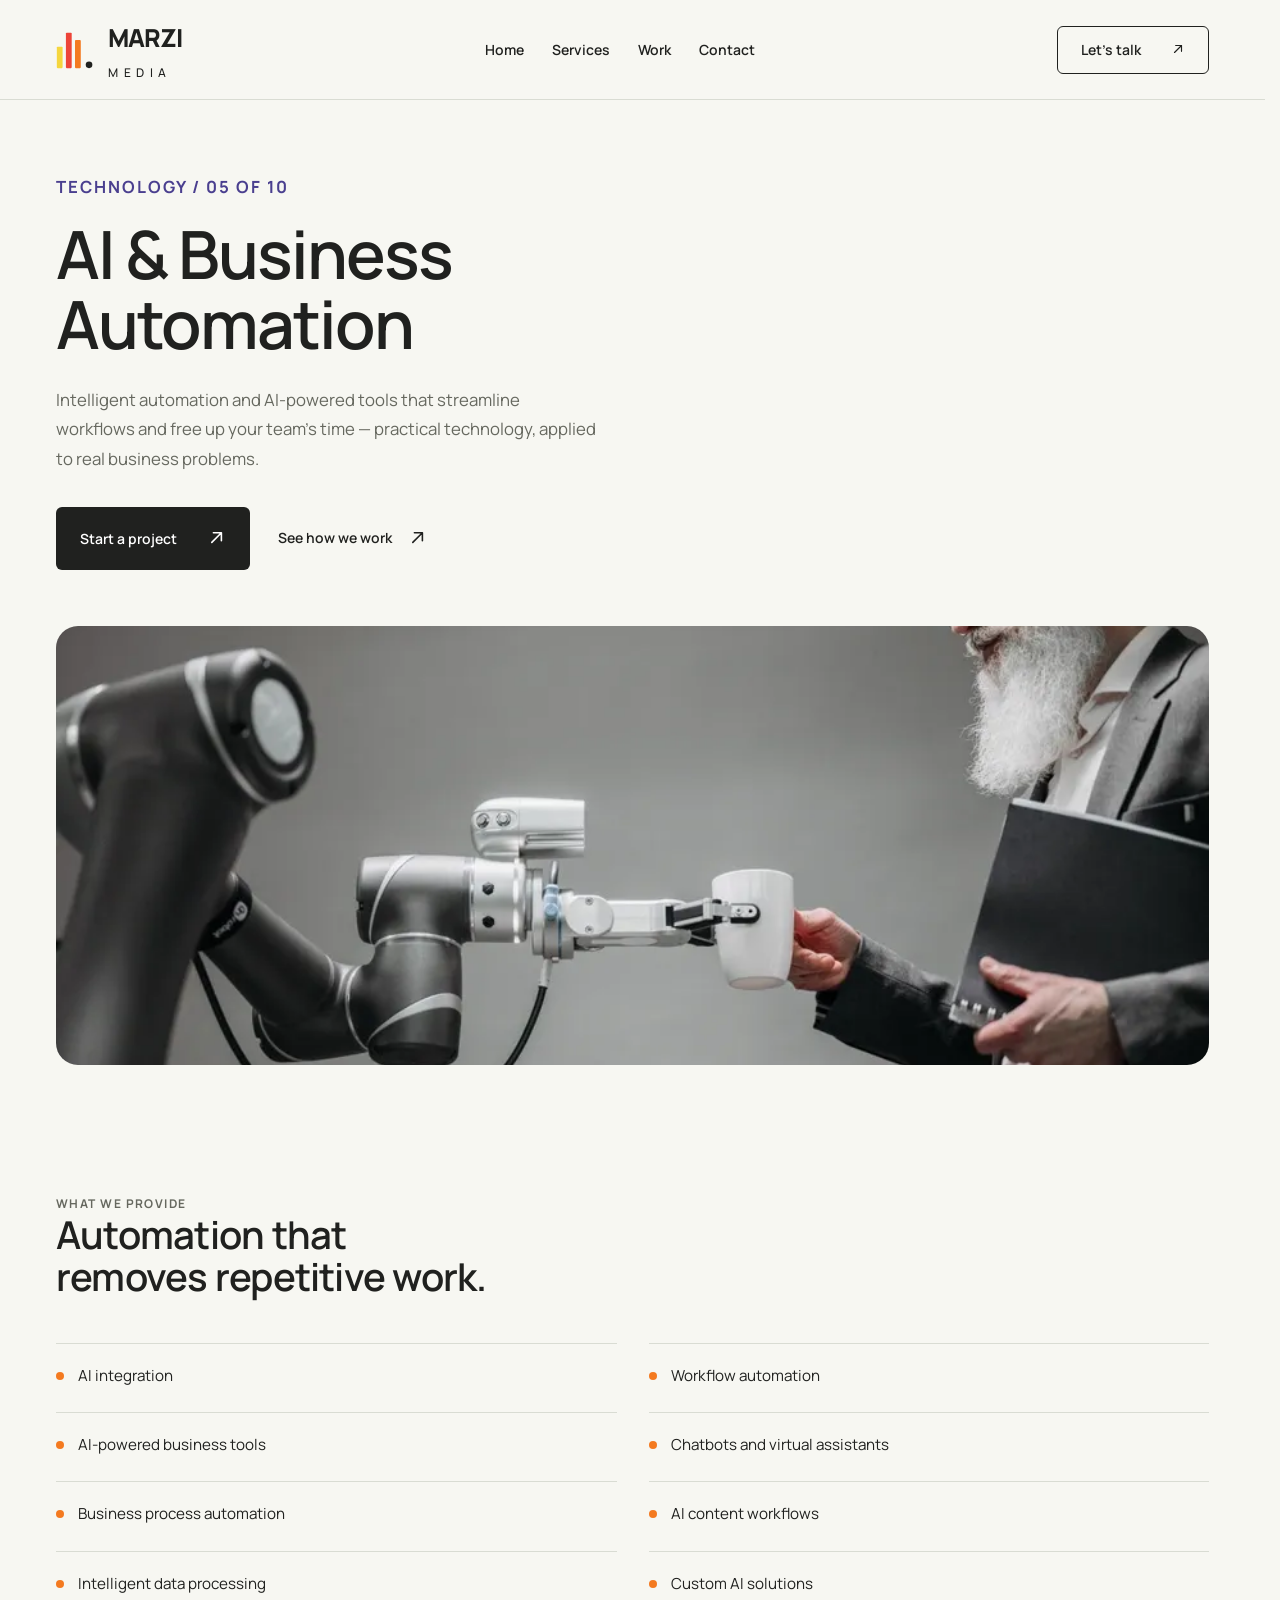
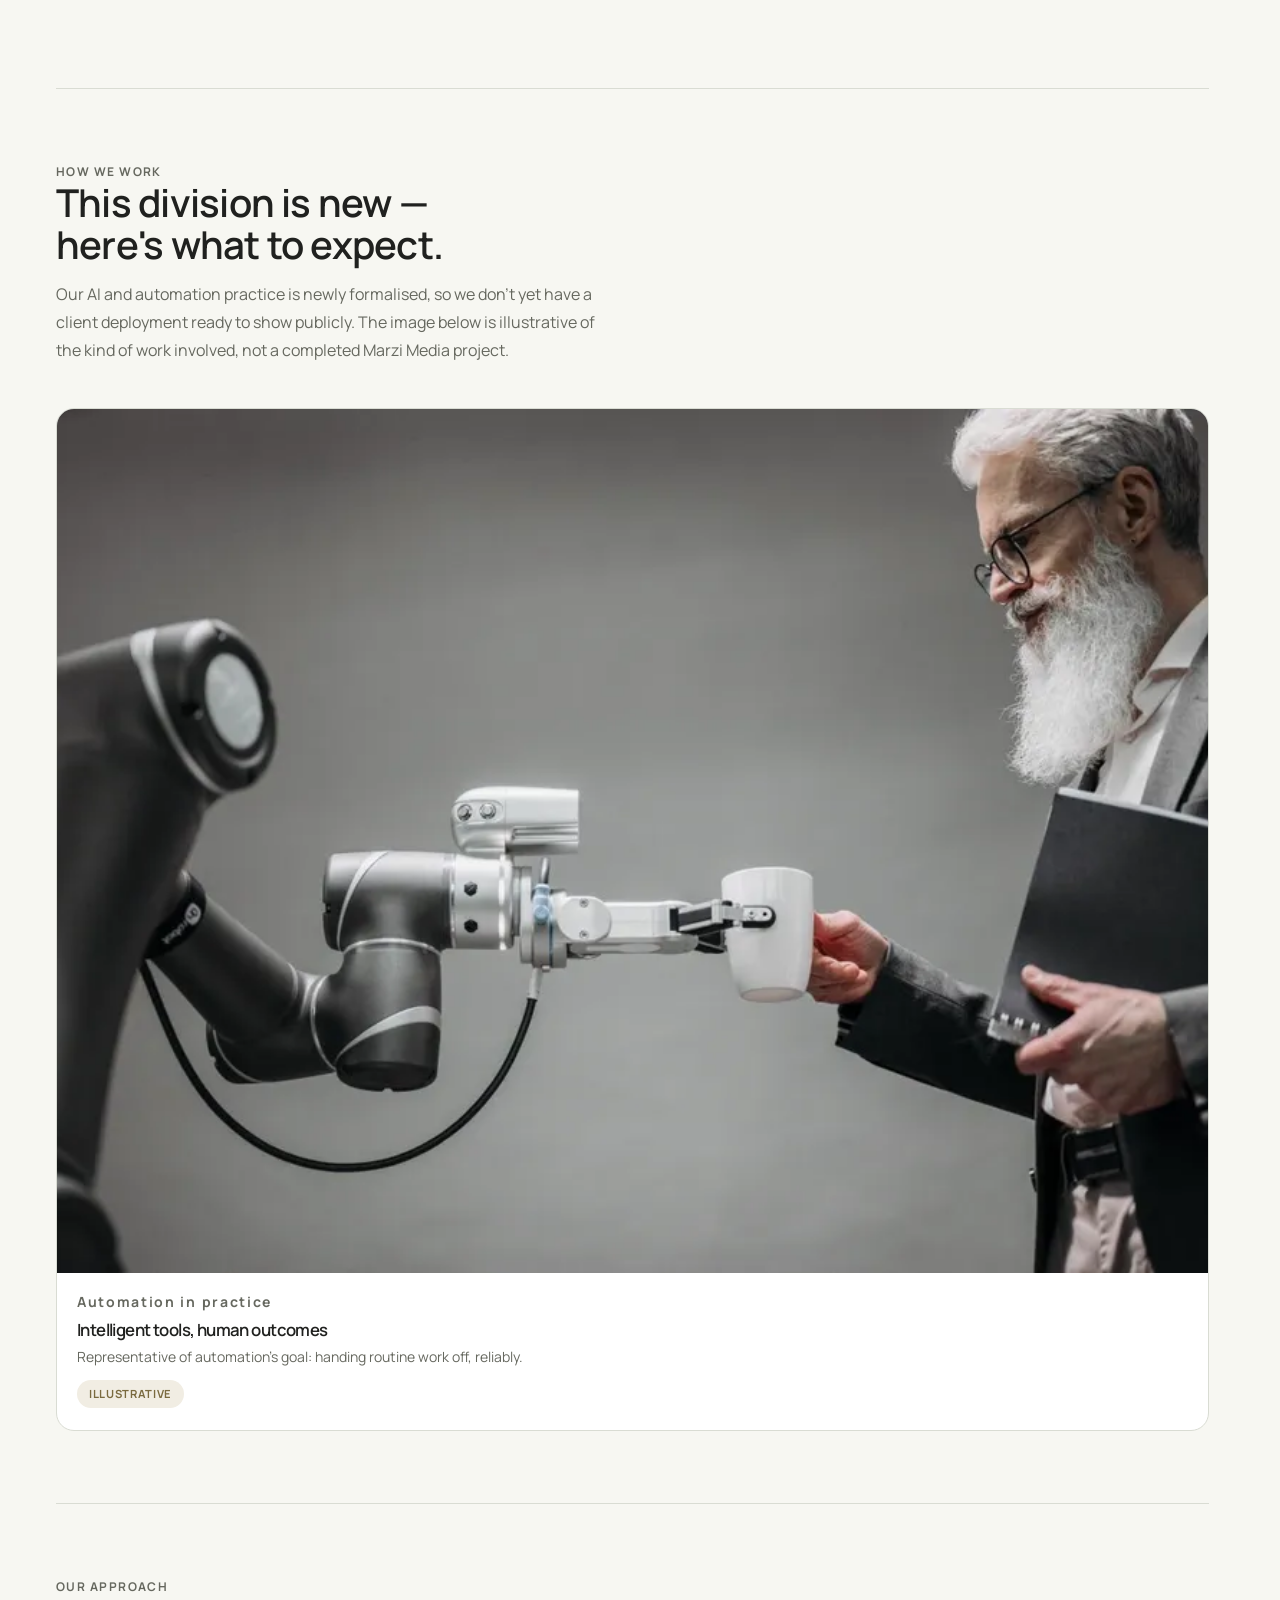
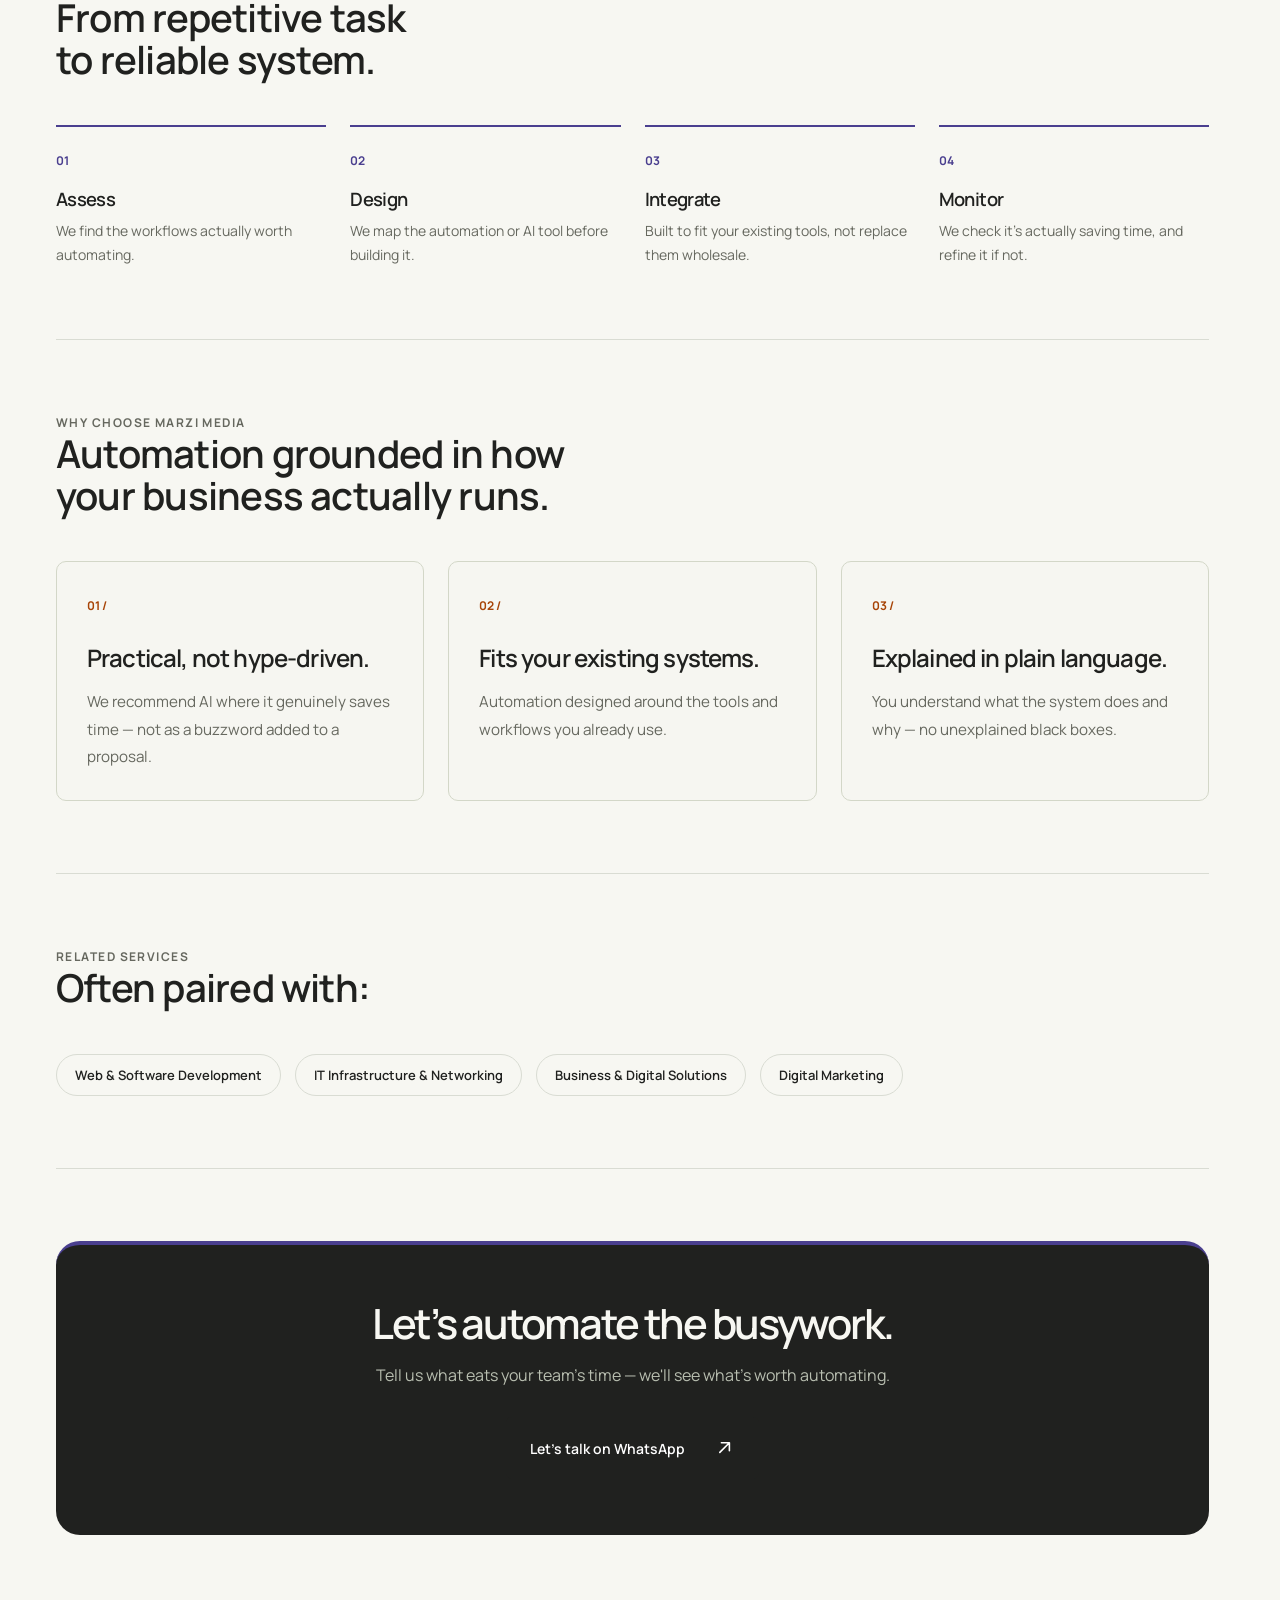
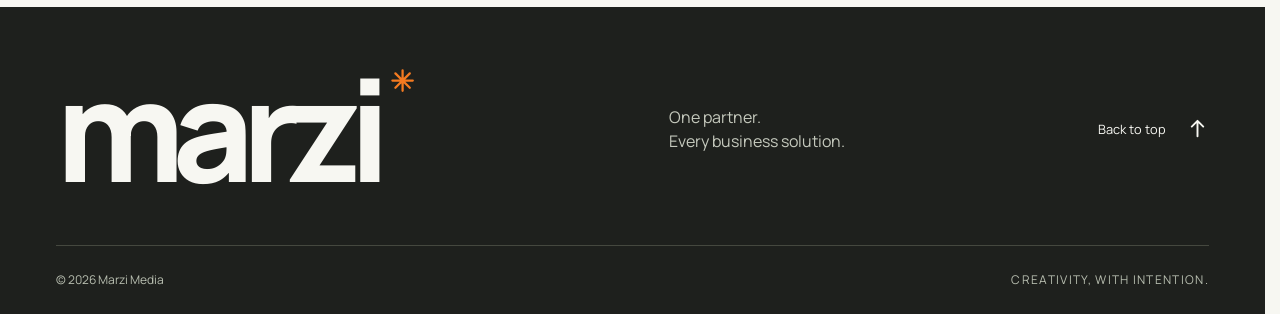
==== services/ai-business-automation.html @ 8a920e0c "update ui" ====
<!doctype html>
<html lang="en">
  <head>
    <meta charset="utf-8" />
    <meta name="viewport" content="width=device-width, initial-scale=1" />
    <meta name="theme-color" content="#f7f7f2" />
    <title>AI &amp; Business Automation — Marzi Media</title>
    <meta
      name="description"
      content="AI integration, workflow automation and intelligent business tools from Marzi Media — a design solutions and digital marketing agency in Ambalavayal, Wayanad."
    />
    <meta property="og:type" content="website" />
    <meta property="og:title" content="AI & Business Automation — Marzi Media" />
    <meta
      property="og:description"
      content="Intelligent automation and AI-powered tools that streamline workflows and free up your team's time."
    />
    <meta property="og:site_name" content="Marzi Media" />
    <link rel="icon" type="image/svg+xml" href="../assets/favicon.svg" />
    <link
      rel="preload"
      href="../assets/manrope.ttf"
      as="font"
      type="font/ttf"
      crossorigin
    />
    <link rel="stylesheet" href="../styles.css" />
  </head>
  <body>
    <svg class="icon-sprite" width="0" height="0" aria-hidden="true">
      <symbol id="icon-arrow-up-right" viewBox="0 0 24 24">
        <path d="M6 18 18 6M8 6h10v10" />
      </symbol>
      <symbol id="icon-arrow-up" viewBox="0 0 24 24">
        <path d="M12 20V4m-6 6 6-6 6 6" />
      </symbol>
      <symbol id="icon-asterisk" viewBox="0 0 24 24">
        <path d="M12 3v18M3 12h18M5.64 5.64l12.72 12.72M18.36 5.64 5.64 18.36" />
      </symbol>
    </svg>
    <a class="skip-link" href="#main">Skip to content</a>

    <header class="site-header service-page-header">
      <div class="container nav-wrap">
        <div class="brand-lockup">
          <a class="brand" href="../index.html" aria-label="Marzi Media, back to home">
            <svg class="brand-mark" viewBox="0 0 46 46" aria-hidden="true">
              <rect x="1" y="19" width="7" height="26" rx="1" fill="#f5d63e" />
              <rect x="12" y="2" width="7" height="43" rx="1" fill="#ed4438" />
              <rect x="23" y="11" width="7" height="34" rx="1" fill="#f47a20" />
              <circle cx="40" cy="41" r="4" fill="currentColor" />
            </svg>
          </a>
          <span class="brand-name"
            >MARZI<span>MEDIA</span></span
          >
        </div>
        <nav class="service-header-nav" aria-label="Primary">
          <a href="../index.html">Home</a>
          <details class="nav-services">
            <summary>Services</summary>
            <ul class="nav-services-menu">
              <li class="menu-group-label">Creative</li>
              <li><a href="branding-creative-design.html">Branding &amp; Creative Design</a></li>
              <li><a href="digital-marketing.html">Digital Marketing</a></li>
              <li><a href="video-motion-design.html">Video &amp; Motion Design</a></li>
              <li><a href="printing-signage.html">Printing &amp; Signage</a></li>
              <li class="menu-group-label">Technology</li>
              <li><a href="web-software-development.html">Web &amp; Software Development</a></li>
              <li><a href="ai-business-automation.html" aria-current="page">AI &amp; Business Automation</a></li>
              <li><a href="it-networking.html">IT Infrastructure &amp; Networking</a></li>
              <li><a href="cctv-security.html">CCTV &amp; Security Solutions</a></li>
              <li class="menu-group-label">Business spaces &amp; solutions</li>
              <li><a href="interior-design.html">Interior Design &amp; Space Solutions</a></li>
              <li><a href="business-digital-solutions.html">Business &amp; Digital Solutions</a></li>
            </ul>
          </details>
          <a href="../index.html#work">Work</a>
          <a href="../index.html#contact">Contact</a>
        </nav>
        <a class="nav-cta" href="../index.html#contact"
          >Let’s talk <span aria-hidden="true"><svg class="icon" width="24" height="24" aria-hidden="true"><use href="#icon-arrow-up-right" /></svg></span></a
        >
      </div>
    </header>

    <main id="main" style="--page-accent: #4a3f8f">
      <section class="service-hero container">
        <p class="eyebrow">TECHNOLOGY / 05 OF 10</p>
        <h1>AI &amp; Business Automation</h1>
        <p>
          Intelligent automation and AI-powered tools that streamline
          workflows and free up your team's time — practical technology,
          applied to real business problems.
        </p>
        <div class="service-hero-actions">
          <a class="button button-dark" href="../index.html#contact"
            >Start a project <span aria-hidden="true"><svg class="icon" width="24" height="24" aria-hidden="true"><use href="#icon-arrow-up-right" /></svg></span></a
          >
          <a class="text-link" href="#work"
            >See how we work <span aria-hidden="true"><svg class="icon" width="24" height="24" aria-hidden="true"><use href="#icon-arrow-up-right" /></svg></span></a
          >
        </div>
      </section>

      <div class="container">
        <div class="service-hero-banner">
          <img src="../assets/service-ai.webp" alt="Automated robotic arm handing an object to a person" width="900" height="601" loading="eager" />
        </div>
      </div>

      <section class="service-section container">
        <div class="service-section-heading">
          <p class="eyebrow">WHAT WE PROVIDE</p>
          <h2>Automation that removes repetitive work.</h2>
        </div>
        <ul class="provide-list">
          <li>AI integration</li>
          <li>Workflow automation</li>
          <li>AI-powered business tools</li>
          <li>Chatbots and virtual assistants</li>
          <li>Business process automation</li>
          <li>AI content workflows</li>
          <li>Intelligent data processing</li>
          <li>Custom AI solutions</li>
        </ul>
      </section>

      <section class="service-section container" id="work">
        <div class="service-section-heading">
          <p class="eyebrow">HOW WE WORK</p>
          <h2>This division is new — here's what to expect.</h2>
          <p>
            Our AI and automation practice is newly formalised, so we don't
            yet have a client deployment ready to show publicly. The image
            below is illustrative of the kind of work involved, not a
            completed Marzi Media project.
          </p>
        </div>
        <div class="example-grid">
          <div class="example-card">
            <img
              src="../assets/service-ai.webp"
              alt="Automated robotic arm handing a cup to a person"
              width="640"
              height="480"
              loading="lazy"
            />
            <div class="example-card-meta">
              <p class="eyebrow">Automation in practice</p>
              <h3>Intelligent tools, human outcomes</h3>
              <p>Representative of automation's goal: handing routine work off, reliably.</p>
              <span class="example-card-tag is-illustrative">Illustrative</span>
            </div>
          </div>
        </div>
      </section>

      <section class="service-section container">
        <div class="service-section-heading">
          <p class="eyebrow">OUR APPROACH</p>
          <h2>From repetitive task to reliable system.</h2>
        </div>
        <div class="approach-grid">
          <article>
            <span class="reason-number">01</span>
            <h3>Assess</h3>
            <p>We find the workflows actually worth automating.</p>
          </article>
          <article>
            <span class="reason-number">02</span>
            <h3>Design</h3>
            <p>We map the automation or AI tool before building it.</p>
          </article>
          <article>
            <span class="reason-number">03</span>
            <h3>Integrate</h3>
            <p>Built to fit your existing tools, not replace them wholesale.</p>
          </article>
          <article>
            <span class="reason-number">04</span>
            <h3>Monitor</h3>
            <p>We check it's actually saving time, and refine it if not.</p>
          </article>
        </div>
      </section>

      <section class="service-section container">
        <div class="service-section-heading">
          <p class="eyebrow">WHY CHOOSE MARZI MEDIA</p>
          <h2>Automation grounded in how your business actually runs.</h2>
        </div>
        <div class="reasons">
          <article>
            <span class="reason-number">01 /</span>
            <h3>Practical, not hype-driven.</h3>
            <p>
              We recommend AI where it genuinely saves time — not as a
              buzzword added to a proposal.
            </p>
          </article>
          <article>
            <span class="reason-number">02 /</span>
            <h3>Fits your existing systems.</h3>
            <p>
              Automation designed around the tools and workflows you already
              use.
            </p>
          </article>
          <article>
            <span class="reason-number">03 /</span>
            <h3>Explained in plain language.</h3>
            <p>
              You understand what the system does and why — no unexplained
              black boxes.
            </p>
          </article>
        </div>
      </section>

      <section class="service-section container">
        <div class="service-section-heading">
          <p class="eyebrow">RELATED SERVICES</p>
          <h2>Often paired with:</h2>
        </div>
        <div class="related-services">
          <a href="web-software-development.html">Web &amp; Software Development</a>
          <a href="it-networking.html">IT Infrastructure &amp; Networking</a>
          <a href="business-digital-solutions.html">Business &amp; Digital Solutions</a>
          <a href="digital-marketing.html">Digital Marketing</a>
        </div>
      </section>

      <section class="service-section container">
        <div class="service-contact-band">
          <h2>Let’s automate the busywork.</h2>
          <p>Tell us what eats your team's time — we'll see what's worth automating.</p>
          <a class="button button-dark" href="https://wa.me/919526896340"
            >Let’s talk on WhatsApp <span aria-hidden="true"><svg class="icon" width="24" height="24" aria-hidden="true"><use href="#icon-arrow-up-right" /></svg></span></a
          >
        </div>
      </section>
    </main>

    <footer class="site-footer">
      <div class="container footer-top">
        <a
          class="footer-wordmark"
          href="../index.html"
          aria-label="Marzi Media, back to home"
          >marzi<span><svg class="icon" width="24" height="24" aria-hidden="true"><use href="#icon-asterisk" /></svg></span></a
        >
        <p>One partner.<br />Every business solution.</p>
        <a class="back-top" href="#main"
          >Back to top <span aria-hidden="true"><svg class="icon" width="24" height="24" aria-hidden="true"><use href="#icon-arrow-up" /></svg></span></a
        >
      </div>
      <div class="container footer-bottom">
        <span>© <span id="year">2026</span> Marzi Media</span
        ><span>CREATIVITY, WITH INTENTION.</span>
      </div>
    </footer>
  </body>
</html>
---- styles.css ----
@font-face {
  font-family: "Manrope";
  font-style: normal;
  font-weight: 400 800;
  font-display: swap;
  src: url("assets/manrope.ttf") format("truetype");
}
/* Foundations and shared controls */
:root {
  --paper: #f7f7f2;
  --white: #fff;
  --ink: #20211f;
  --muted: #66685f;
  --line: #d9dcd3;
  --orange: #f47a20;
  --orange-ink: #a74407;
  --dark: #1e201d;
  --font: "Manrope", Arial, sans-serif;
  --serif: Georgia, "Times New Roman", serif;
  --ease-out: cubic-bezier(0.22, 1, 0.36, 1);
  --ease-in-out: cubic-bezier(0.65, 0, 0.18, 1);
  --motion-duration: 650ms;
  --header-height: 88px;
  --radius: 10px;
}
* {
  box-sizing: border-box;
}
html {
  scroll-behavior: smooth;
  scroll-padding-top: calc(var(--header-height) + 24px);
  scrollbar-gutter: stable;
}
body {
  margin: 0;
  background: var(--paper);
  color: var(--ink);
  font-family: var(--font);
  font-size: 16px;
  line-height: 1.6;
  -webkit-font-smoothing: antialiased;
}
body.modal-open {
  overflow: hidden;
}
a {
  color: inherit;
  text-decoration: none;
}
button,
a {
  -webkit-tap-highlight-color: transparent;
}
button {
  color: inherit;
  cursor: pointer;
}
img {
  display: block;
  max-width: 100%;
  height: auto;
}
::selection {
  background: var(--orange);
  color: var(--ink);
}
:focus-visible {
  outline: 3px solid #a74407;
  outline-offset: 6px;
}
h2 {
  font-size: clamp(2.6rem, 4.4vw, 4.2rem);
  font-weight: 600;
  letter-spacing: -0.055em;
}
h3 {
  font-weight: 600;
  letter-spacing: -0.035em;
}
.container {
  width: min(1280px, calc(100% - 112px));
  margin-inline: auto;
}
.section {
  padding-block: 112px;
}
.eyebrow {
  font-size: 0.75rem;
  font-weight: 700;
  letter-spacing: 0.12em;
  line-height: 1.7;
}
.serif {
  font-family: var(--serif);
  font-weight: 400;
  font-style: italic;
  letter-spacing: -0.06em;
}
.skip-link {
  position: fixed;
  top: 12px;
  left: 12px;
  z-index: 100;
  background: var(--ink);
  color: white;
  padding: 12px 24px;
  transform: translateY(-150%);
}
.skip-link:focus {
  transform: translateY(0);
}
.button {
  display: inline-flex;
  align-items: center;
  justify-content: space-between;
  gap: 30px;
  border: 1px solid transparent;
  padding: 16px 23px;
  line-height: 1.5;
  font-size: 0.875rem;
  font-weight: 600;
  border-radius: 6px;
  transition:
    background 200ms ease,
    transform 250ms var(--ease-out),
    box-shadow 250ms ease;
}
.button:hover {
  transform: translateY(-3px);
  box-shadow: 0 8px 20px #20211f16;
}
.button span,
.text-link span {
  font-size: 1.2rem;
}
.button-dark {
  background: var(--ink);
  color: white;
}
.button-dark:hover {
  background: #3a3e35;
}
.button-light {
  background: var(--paper);
  color: var(--ink);
}
.text-link {
  font-size: 0.875rem;
  display: inline-flex;
  align-items: center;
  gap: 16px;
  font-weight: 600;
  text-underline-offset: 5px;
}
.text-link:hover {
  text-decoration: underline;
}
.circle-arrow {
  display: grid;
  place-items: center;
  width: 38px;
  height: 38px;
  border-radius: 50%;
  border: 1px solid #b5b9ac;
  font-size: 22px;
  flex-shrink: 0;
}
.section-heading {
  display: flex;
  justify-content: space-between;
  align-items: flex-end;
  gap: 30px;
  margin-bottom: 52px;
}
.section-heading .eyebrow {
  margin-bottom: 20px;
}
.section-heading > p {
  font-size: 0.94rem;
  color: var(--muted);
  max-width: 350px;
  line-height: 1.8;
  padding-bottom: 5px;
}
.noscript-note {
  margin: 0;
  padding: 16px;
  text-align: center;
  background: #fff;
}
.button span,
.text-link span,
.nav-cta span,
.back-top span {
  transition: transform 250ms var(--ease-out);
}
.button:hover span,
.text-link:hover span,
.nav-cta:hover span {
  transform: translate(2px, -2px);
}
.circle-arrow {
  transition:
    background 220ms ease,
    color 220ms ease,
    transform 300ms var(--ease-out);
}
/* Navigation: header, chapter rail and chapter menu. Mobile first; the rail appears from 1101px.
   Motion uses transform and opacity only. */
.visually-hidden {
  position: absolute;
  width: 1px;
  height: 1px;
  margin: -1px;
  padding: 0;
  overflow: hidden;
  clip-path: inset(50%);
  white-space: nowrap;
  border: 0;
}
/* SVG icons from the sprite at the top of <body>. They take the size and colour of the text they
   replace (1em, currentColor), so existing font-size, colour and transform rules still apply.
   --icon-stroke adjusts weight where a large icon should stay light. */
.icon-sprite {
  position: absolute;
  width: 0;
  height: 0;
  overflow: hidden;
}
.icon {
  display: inline-block;
  flex-shrink: 0;
  width: 1em;
  height: 1em;
  vertical-align: -0.125em;
  overflow: visible;
  fill: none;
  stroke: currentColor;
  stroke-width: var(--icon-stroke, 2);
  stroke-linecap: round;
  stroke-linejoin: round;
}
/* Display-size icons keep the lighter line of the glyphs they replace. */
.circle-arrow,
.menu-arrow,
.studio-mark,
.project-badge-arrow,
.service-asterisk {
  --icon-stroke: 1.5;
}
.contact-arrow {
  --icon-stroke: 1.25;
}
.site-header {
  position: sticky;
  top: 0;
  z-index: 20;
  height: var(--header-height);
  isolation: isolate;
  transition: transform 420ms var(--ease-out);
}
/* Background and shadow are separate layers, so scroll states only fade opacity. The header itself
   carries no filter or transform on small screens, which keeps the fixed menu button viewport-relative. */
.site-header::before,
.site-header::after {
  content: "";
  position: absolute;
  inset: 0;
  z-index: -1;
  pointer-events: none;
}
.site-header::before {
  border-bottom: 1px solid var(--line);
  background: #f7f7f2f2;
  backdrop-filter: blur(16px);
}
.site-header::after {
  box-shadow: 0 8px 30px #20211f14;
  opacity: 0;
  transition: opacity 220ms ease;
}
.site-header.is-scrolled::after {
  opacity: 1;
}
.nav-wrap {
  display: flex;
  align-items: center;
  justify-content: space-between;
  gap: 12px;
  height: 100%;
}
.brand-lockup {
  display: flex;
  align-items: center;
  gap: 14px;
  min-width: 0;
}
/* Padding enlarges the tap target; the negative margin keeps the mark where it was. */
.brand {
  display: flex;
  flex-shrink: 0;
  margin: -7px;
  padding: 7px;
}
.brand-mark {
  width: 31px;
  height: 34px;
}
.chapter-ticker {
  --ticker-height: 42px;
  height: var(--ticker-height);
  overflow: hidden;
  border-left: 1px solid #92958b;
  padding-left: 13px;
  cursor: default;
}
.chapter-ticker-track {
  display: grid;
  transform: translateY(calc(var(--chapter, 0) * var(--ticker-height) * -1));
  transition: transform 560ms var(--ease-out);
}
.ticker-item {
  display: flex;
  flex-direction: column;
  justify-content: center;
  height: var(--ticker-height);
  line-height: 1.1;
  white-space: nowrap;
}
.brand-name {
  font-size: 1.3rem;
  font-weight: 800;
  letter-spacing: -0.04em;
}
.ticker-item strong {
  font-size: 1.1rem;
  font-weight: 700;
  letter-spacing: -0.04em;
}
.brand-name > span,
.ticker-item small {
  display: block;
  margin-top: 5px;
  font-size: 0.75rem;
  font-weight: 500;
  letter-spacing: 0.46em;
}
.ticker-item small {
  letter-spacing: 0.24em;
}
.header-actions {
  display: flex;
  align-items: center;
  gap: 14px;
}
/* The fill sweeps up on a transformed layer instead of animating background colour. */
.nav-cta {
  position: relative;
  isolation: isolate;
  display: flex;
  align-items: center;
  gap: 12px;
  min-height: 44px;
  padding: 10px 14px;
  overflow: hidden;
  border: 1px solid var(--ink);
  border-radius: 6px;
  font-size: 0.8125rem;
  font-weight: 600;
  white-space: nowrap;
}
.nav-cta::before {
  content: "";
  position: absolute;
  inset: 0;
  z-index: -1;
  background: var(--ink);
  transform: scaleY(0);
  transform-origin: bottom;
  transition: transform 300ms var(--ease-out);
}
.nav-cta:is(:hover, :focus-visible) {
  color: var(--paper);
}
.nav-cta:is(:hover, :focus-visible)::before {
  transform: none;
}
/* Menu button: a floating thumb-reach button on small screens, part of the header on desktop. */
.menu-toggle {
  display: none;
}
.js .menu-toggle {
  position: fixed;
  right: 16px;
  bottom: max(16px, env(safe-area-inset-bottom));
  z-index: 30;
  display: grid;
  place-items: center;
  width: 56px;
  height: 56px;
  padding: 0;
  border: 0;
  border-radius: 50%;
  background: var(--ink);
  color: var(--paper);
  box-shadow: 0 14px 30px -14px #20211fb3;
  transition: transform 250ms var(--ease-out);
}
.js .menu-toggle:active {
  transform: scale(0.94);
}
/* Paper ring plus ink outline stays visible over light, dark and orange sections. */
.menu-toggle:focus-visible,
.menu-close:focus-visible {
  outline: 3px solid var(--ink);
  outline-offset: 3px;
  box-shadow: 0 0 0 3px var(--paper);
}
.star-icon {
  width: 22px;
  height: 22px;
  fill: none;
  stroke: currentColor;
  stroke-width: 2;
  stroke-linecap: round;
  transition: transform 500ms var(--ease-out);
}
.spoke {
  transform-box: fill-box;
  transform-origin: center;
}
/* Reading progress: two clipped half rings turned with transforms. */
.menu-progress {
  position: absolute;
  inset: 0;
  border-radius: 50%;
  box-shadow: inset 0 0 0 2px #f7f7f22e;
  pointer-events: none;
}
.menu-progress-half {
  position: absolute;
  top: 0;
  width: 50%;
  height: 100%;
  overflow: hidden;
}
.menu-progress-half.is-right {
  right: 0;
}
.menu-progress-half.is-left {
  left: 0;
}
.menu-progress-half > span {
  position: absolute;
  top: 0;
  width: 200%;
  height: 100%;
  border: 2px solid transparent;
  border-top-color: var(--orange);
  border-right-color: var(--orange);
  border-radius: 50%;
  opacity: 0;
}
.is-right > span {
  right: 0;
  transform: rotate(-135deg);
}
.is-left > span {
  left: 0;
  transform: rotate(45deg);
}
/* Chapter rail. Without JavaScript, small screens get a row of chapter links under the header. */
.chapter-rail {
  display: none;
}
.chapter-rail ol {
  margin: 0;
  padding: 0;
  list-style: none;
}
/* Chapter menu */
.menu-overlay {
  position: fixed;
  inset: 0;
  isolation: isolate;
  width: 100%;
  height: 100%;
  max-width: none;
  max-height: none;
  margin: 0;
  overflow: hidden auto;
  overscroll-behavior: contain;
  border-radius: 0;
  background: var(--orange);
  color: var(--ink);
  box-shadow: none;
  opacity: 0;
  transition:
    opacity 320ms ease,
    overlay 320ms allow-discrete,
    display 320ms allow-discrete;
}
.menu-overlay[open] {
  opacity: 1;
}
@starting-style {
  .menu-overlay[open] {
    opacity: 0;
  }
}
.menu-overlay::backdrop {
  background: transparent;
  backdrop-filter: none;
}
.menu-overlay::before {
  content: "";
  position: fixed;
  z-index: -1;
  top: -35%;
  right: -20%;
  width: min(1100px, 130vw);
  aspect-ratio: 1;
  border-radius: 50%;
  background: radial-gradient(circle, #ffc277 0%, #ffab52 45%, #ffab5200 70%);
  pointer-events: none;
}
.menu-overlay :focus-visible {
  outline-color: var(--ink);
}
.menu-shell {
  display: grid;
  grid-template-rows: auto 1fr auto;
  gap: 20px;
  min-height: 100%;
  padding-block: calc(var(--header-height) / 2 - 11px) 104px;
}
.menu-eyebrow {
  display: flex;
  align-items: center;
  gap: 10px;
  min-height: 22px;
  text-transform: uppercase;
}
.menu-eyebrow > span {
  font-size: 1.25rem;
  line-height: 1;
}
/* JavaScript places the close button over the menu button, so the asterisk turns into a cross. */
.menu-close {
  position: fixed;
  top: var(--toggle-y, 16px);
  left: var(--toggle-x, calc(100% - 72px));
  z-index: 1;
  display: grid;
  place-items: center;
  width: var(--toggle-size, 56px);
  height: var(--toggle-size, 56px);
  padding: 0;
  border: 0;
  border-radius: 50%;
  background: var(--ink);
  color: var(--paper);
}
.menu-close .spoke-v,
.menu-close .spoke-h {
  opacity: 0;
  transform: scale(0);
}
.menu-nav {
  align-self: center;
}
.menu-list {
  margin: 0;
  padding: 0;
  list-style: none;
}
.menu-list li {
  overflow: clip;
  border-top: 1px solid #20211f33;
}
.menu-list li:last-child {
  border-bottom: 1px solid #20211f33;
}
.menu-list li:nth-child(2) {
  --i: 1;
}
.menu-list li:nth-child(3) {
  --i: 2;
}
.menu-list li:nth-child(4) {
  --i: 3;
}
.menu-list li:nth-child(5) {
  --i: 4;
}
.menu-list a {
  display: grid;
  grid-template-columns: 2.25rem minmax(0, 1fr) auto;
  align-items: center;
  gap: 8px;
  padding-block: 6px;
  transition: opacity 250ms ease;
}
.menu-number {
  font-size: 0.75rem;
  font-weight: 700;
  letter-spacing: 0.12em;
}
.menu-current {
  display: none;
  margin-left: 0.3em;
}
.menu-list a[aria-current] .menu-current {
  display: inline-block;
}
.menu-word {
  position: relative;
  display: block;
  padding-block: 0.04em 0.12em;
  font-size: clamp(2.2rem, min(1rem + 7vw, 10vh), 6rem);
  font-weight: 600;
  letter-spacing: -0.06em;
  line-height: 1.05;
  white-space: nowrap;
}
.menu-sans,
.menu-serif {
  display: block;
  transition:
    opacity 240ms ease,
    transform 420ms var(--ease-out);
}
.menu-serif {
  position: absolute;
  inset: 0.04em 0 0.12em;
  font-family: var(--serif);
  font-style: italic;
  font-weight: 400;
  letter-spacing: -0.065em;
  opacity: 0;
  transform: translateY(35%);
}
.menu-arrow {
  font-size: clamp(1.6rem, 1rem + 3vw, 3.4rem);
  line-height: 1;
  opacity: 0;
  transform: translate(-12px, 12px);
  transition:
    opacity 240ms ease,
    transform 420ms var(--ease-out);
}
.menu-list a:is(:hover, :focus-visible, [aria-current]) .menu-sans {
  opacity: 0;
  transform: translateY(-35%);
}
.menu-list a:is(:hover, :focus-visible, [aria-current]) .menu-serif {
  opacity: 1;
  transform: none;
}
.menu-list a:is(:hover, :focus-visible) .menu-arrow {
  opacity: 1;
  transform: none;
}
/* Dimmed rows keep 3:1 contrast on orange. */
.menu-list:has(a:is(:hover, :focus-visible)) a:not(:hover, :focus-visible) {
  opacity: 0.65;
}
.menu-footer {
  display: grid;
  gap: 18px;
  font-size: 0.875rem;
}
.menu-footer > * {
  display: grid;
  justify-items: start;
  align-content: start;
  gap: 2px;
}
.menu-footer .eyebrow {
  margin-bottom: 4px;
}
.menu-footer a {
  display: inline-flex;
  align-items: center;
  gap: 6px;
  min-height: 32px;
  text-decoration: underline;
  text-decoration-color: #20211f66;
  text-underline-offset: 5px;
}
.menu-footer .menu-phone {
  font-size: 1.25rem;
  font-weight: 600;
  letter-spacing: -0.03em;
  text-decoration: none;
}
/* Menu entrance: the asterisk turns into a cross and the chapter lines rise in sequence. */
.menu-overlay[open]::before {
  animation: menu-glow 900ms var(--ease-out) backwards;
}
.menu-overlay[open] .menu-close .star-icon {
  animation: star-turn 520ms var(--ease-out) backwards;
}
.menu-overlay[open] .menu-close :is(.spoke-v, .spoke-h) {
  animation: spoke-out 420ms var(--ease-out) backwards;
}
.menu-overlay[open] :is(.menu-word, .menu-number) {
  animation: menu-rise 760ms var(--ease-out) backwards;
  animation-delay: calc(90ms + var(--i, 0) * 70ms);
}
.menu-overlay[open] :is(.menu-eyebrow, .menu-footer) {
  animation: menu-fade 600ms var(--ease-out) backwards;
  animation-delay: 380ms;
}
@keyframes menu-glow {
  from {
    opacity: 0;
    transform: scale(0.6);
  }
}
@keyframes star-turn {
  from {
    transform: rotate(-90deg);
  }
}
@keyframes spoke-out {
  from {
    opacity: 1;
    transform: scale(1);
  }
}
@keyframes menu-rise {
  from {
    transform: translateY(115%);
  }
}
@keyframes menu-fade {
  from {
    opacity: 0;
    transform: translateY(12px);
  }
}
@media (hover: hover) {
  .js .menu-toggle:hover .star-icon,
  .menu-close:hover .star-icon {
    transform: rotate(180deg);
  }
}
@media (max-width: 1100px) {
  html:not(.js) .chapter-rail {
    display: block;
    border-bottom: 1px solid var(--line);
  }
  html:not(.js) .chapter-rail ol {
    display: flex;
    gap: 8px;
    padding: 12px 20px;
    overflow-x: auto;
  }
  html:not(.js) .chapter-rail a {
    display: flex;
    align-items: center;
    gap: 6px;
    min-height: 44px;
    padding: 8px 14px;
    border: 1px solid var(--line);
    border-radius: 999px;
    font-size: 0.8125rem;
    font-weight: 600;
    white-space: nowrap;
  }
  html:not(.js) .rail-number {
    color: var(--orange-ink);
  }
  html:not(.js) .rail-line {
    display: none;
  }
}
@media (min-width: 761px) {
  .brand-mark {
    width: 38px;
    height: 42px;
  }
  .chapter-ticker {
    --ticker-height: 46px;
  }
  .brand-name {
    font-size: 1.55rem;
  }
  .ticker-item strong {
    font-size: 1.35rem;
  }
  .nav-cta {
    gap: 30px;
    padding: 12px 23px;
    font-size: 0.875rem;
  }
  .menu-list a {
    grid-template-columns: 4.5rem minmax(0, 1fr) auto;
  }
  .menu-footer {
    grid-template-columns: repeat(2, minmax(0, 1fr));
    gap: 28px;
  }
  .menu-shell {
    padding-bottom: 40px;
  }
}
@media (min-width: 1101px) {
  .menu-footer {
    grid-template-columns: repeat(4, minmax(0, 1fr));
  }
  .js .menu-toggle {
    position: relative;
    right: auto;
    bottom: auto;
    width: 48px;
    height: 48px;
    box-shadow: none;
  }
  /* Reading downwards tucks the header away; scrolling up or keyboard focus brings it back. */
  .js .site-header.is-hidden {
    transform: translateY(calc(-100% - 40px));
  }
  .chapter-rail {
    position: fixed;
    z-index: 19;
    top: 50%;
    left: 10px;
    display: block;
    transform: translateY(-50%);
  }
  .chapter-rail ol {
    position: relative;
    isolation: isolate;
    display: grid;
    gap: 4px;
    padding: 10px 4px;
    border-radius: 999px;
  }
  /* Light and dark capsules crossfade as the rail passes over dark sections. */
  .chapter-rail ol::before,
  .chapter-rail ol::after {
    content: "";
    position: absolute;
    inset: 0;
    z-index: -1;
    border-radius: inherit;
    transition: opacity 300ms ease;
  }
  .chapter-rail ol::before {
    background: #f7f7f2eb;
    box-shadow:
      0 0 0 1px var(--line),
      0 10px 30px -18px #20211f59;
  }
  .chapter-rail ol::after {
    background: #20211feb;
    box-shadow: 0 0 0 1px #f7f7f22e;
    opacity: 0;
  }
  .chapter-rail a {
    position: relative;
    display: grid;
    justify-items: center;
    gap: 6px;
    width: 28px;
    padding-block: 5px;
    color: var(--muted);
    font-size: 0.6875rem;
    font-weight: 700;
    letter-spacing: 0.04em;
    line-height: 1.4;
  }
  .chapter-rail a:focus-visible {
    outline-offset: 2px;
  }
  .chapter-rail a[aria-current] {
    color: var(--orange-ink);
  }
  .rail-line {
    display: block;
    width: 2px;
    height: 22px;
    overflow: hidden;
    border-radius: 2px;
    background: var(--line);
  }
  .rail-fill {
    display: block;
    height: 100%;
    background: var(--orange);
    transform: scaleY(0);
    transform-origin: top;
    will-change: transform;
  }
  .rail-label {
    position: absolute;
    top: 1px;
    left: calc(100% + 14px);
    padding: 5px 12px;
    border-radius: 999px;
    background: var(--ink);
    color: var(--paper);
    font-size: 0.75rem;
    font-weight: 600;
    letter-spacing: 0;
    white-space: nowrap;
    opacity: 0;
    transform: translateX(-8px);
    pointer-events: none;
    transition:
      opacity 200ms ease,
      transform 300ms var(--ease-out);
  }
  .chapter-rail a:is(:hover, :focus-visible) .rail-label {
    opacity: 1;
    transform: none;
  }
  .chapter-rail[data-theme="dark"] ol::before {
    opacity: 0;
  }
  .chapter-rail[data-theme="dark"] ol::after {
    opacity: 1;
  }
  .chapter-rail[data-theme="dark"] a {
    color: #b8beb0;
  }
  .chapter-rail[data-theme="dark"] a[aria-current] {
    color: var(--orange);
  }
  .chapter-rail[data-theme="dark"] a:focus-visible {
    outline-color: var(--orange);
  }
  .chapter-rail[data-theme="dark"] .rail-line {
    background: #45483f;
  }
  .chapter-rail[data-theme="dark"] .rail-label {
    background: var(--paper);
    color: var(--ink);
  }
  .menu-list a {
    grid-template-columns: 6rem minmax(0, 1fr) auto;
  }
}
/* Opening. The brand mark is rebuilt as three slabs and a dot standing in a construction grid.
   On load, the grid and guides draw in, the slabs grow in turn and the dot drops into place; the
   base styles are the settled state, so reduced motion and print show the finished mark. With
   scroll scenes on, the opening becomes a pinned track: its "pin" scene progress (0 to 1) splits
   the slabs toward the sides and uncovers the studio's disciplines behind them. Script.js eases
   the pointer tilt (--tilt-x, --tilt-y from −1 to 1) on desktop. Mobile keeps flat slabs.
   The mark is lifted by --lift so the welcome lockup can sit beneath it.
   The track continues past the disciplines into the tools and the brand line. --p keeps the
   original timings: it reaches 1 where the old track ended (130svh of scrolling on desktop, 90svh
   on mobile) and runs on to --stretch. Later phases use values above 1. --leave runs from 0 to 1
   while the hero rises over the end of the track (--overlap is where that begins). */
.opening {
  --u: min(0.9vw, 1vh);
  --lift: calc(var(--u) * 10);
  --stretch: 1.769;
  --overlap: 0.896;
  --p: calc(var(--scene-progress, 0) * var(--stretch));
  --s: clamp(0, (var(--p) - 0.04) / 0.84, 1);
  --split: calc(var(--s) * var(--s) * (3 - 2 * var(--s)));
  --intro-out: clamp(0, var(--p) / 0.12, 1);
  --leave: clamp(
    0,
    (var(--scene-progress, 0) - var(--overlap)) / (1 - var(--overlap)),
    1
  );
  --word-size: clamp(2.6rem, 5.6vw, 5.4rem);
  --chip: calc(var(--word-size) * 0.62);
  position: relative;
  height: 100vh;
  height: 100svh;
  margin-top: calc(var(--header-height) * -1);
}
/* The hero overlaps the end of the track, so it rises in while the brand line is still held. */
.scroll-motion .opening {
  height: 330vh;
  height: 330svh;
  margin-bottom: -24vh;
}
.opening-stage {
  position: sticky;
  top: 0;
  height: 100vh;
  height: 100svh;
  overflow: hidden;
  overflow: clip;
  perspective: 1400px;
}
.opening-sway,
.opening-scene,
.opening-piece,
.opening-float,
.opening-bar {
  transform-style: preserve-3d;
}
.opening-sway {
  position: absolute;
  inset: 0;
  z-index: 1;
  pointer-events: none;
}
.opening-scene {
  position: absolute;
  left: 50%;
  top: calc(50% - var(--lift));
  width: calc(var(--u) * 46);
  height: calc(var(--u) * 46);
  margin: calc(var(--u) * -23) 0 0 calc(var(--u) * -23);
  --scene-rx: calc(-14deg + var(--tilt-y, 0) * 7deg - var(--split) * 10deg);
  --scene-ry: calc(-24deg + var(--tilt-x, 0) * 12deg + var(--split) * 14deg);
  transform: translateZ(calc(var(--split) * -80px)) rotateX(var(--scene-rx))
    rotateY(var(--scene-ry));
}
/* Construction grid, pitched on the mark's own 11-unit rhythm so its lines meet the slab edges. */
.opening-plane {
  position: absolute;
  left: 50%;
  top: 50%;
  width: calc(var(--u) * 154);
  height: calc(var(--u) * 110);
  margin: calc(var(--u) * -55) 0 0 calc(var(--u) * -77);
  background-image:
    linear-gradient(90deg, #20211f17 1px, transparent 1px),
    linear-gradient(#20211f17 1px, transparent 1px);
  background-size: calc(var(--u) * 11) calc(var(--u) * 11);
  mask-image: radial-gradient(closest-side, #000 35%, transparent);
  transform: translateZ(calc(var(--u) * -6));
  opacity: calc(1 - var(--split) * 2.2);
}
.opening-guide {
  position: absolute;
  left: 0;
  right: 0;
  height: 1px;
  background: #20211f4d;
}
.opening-guide.is-cap {
  top: calc(var(--u) * 34);
  transform-origin: right;
}
.opening-guide.is-base {
  top: calc(var(--u) * 77);
  transform-origin: left;
}
.opening-floor {
  position: absolute;
  left: calc(var(--u) * -12.5);
  top: calc(var(--u) * 30);
  width: calc(var(--u) * 70);
  height: calc(var(--u) * 30);
  transform: rotateX(90deg);
  opacity: calc(1 - var(--split) * 2.5);
}
.opening-floor::before {
  content: "";
  position: absolute;
  inset: 0;
  background: radial-gradient(closest-side, #20211f38, transparent);
}
/* Each piece sits where the logo draws it (46-unit box) and travels to its own exit on scroll. */
.opening-piece {
  position: absolute;
  left: calc(var(--u) * var(--x));
  top: calc(var(--u) * (45 - var(--h)));
  width: calc(var(--u) * 7);
  height: calc(var(--u) * var(--h));
  transform: translate3d(
      calc(var(--split) * var(--to-x)),
      calc(var(--split) * var(--to-y)),
      calc(var(--u) * var(--z) + var(--split) * var(--to-z))
    )
    rotateZ(calc(var(--split) * var(--turn-z)))
    rotateY(calc(var(--split) * var(--turn-y)));
}
.opening-piece.is-yellow {
  --x: 1;
  --h: 26;
  --z: 2;
  --to-x: -58vw;
  --to-y: 8vh;
  --to-z: 160px;
  --turn-z: -14deg;
  --turn-y: -40deg;
  --front: #f5d63e;
  --light: #fbe98a;
  --side: #d8b823;
  --shade: #c9a91b;
}
.opening-piece.is-red {
  --x: 12;
  --h: 43;
  --z: -2;
  --to-x: 40vw;
  --to-y: -70vh;
  --to-z: -120px;
  --turn-z: 18deg;
  --turn-y: 30deg;
  --front: #ed4438;
  --light: #f67b70;
  --side: #c7342a;
  --shade: #aa2a21;
}
.opening-piece.is-orange {
  --x: 23;
  --h: 34;
  --z: 0;
  --to-x: 64vw;
  --to-y: 16vh;
  --to-z: 220px;
  --turn-z: 10deg;
  --turn-y: 50deg;
  --front: #f47a20;
  --light: #f99d5a;
  --side: #cf610f;
  --shade: #b3540c;
}
.opening-piece.is-dot {
  --x: 36;
  --h: 8;
  --z: 4;
  --to-x: -34vw;
  --to-y: 72vh;
  --to-z: 260px;
  --turn-z: 0deg;
  --turn-y: 0deg;
  width: calc(var(--u) * 8);
}
.opening-float {
  position: absolute;
  inset: 0;
}
.opening-bar {
  position: absolute;
  inset: 0;
  transform-origin: 50% 100%;
}
/* A cuboid: every face is centred on the slab, turned outward and pushed to its surface. */
.opening-bar .face {
  position: absolute;
  left: 50%;
  top: 50%;
  width: calc(var(--u) * 7);
  height: calc(var(--u) * var(--h));
  backface-visibility: hidden;
}
.face.is-front {
  background: linear-gradient(var(--light), var(--front) 34%);
  transform: translate(-50%, -50%) translateZ(calc(var(--u) * 3.5));
}
.face.is-right {
  background: var(--side);
  transform: translate(-50%, -50%) rotateY(90deg)
    translateZ(calc(var(--u) * 3.5));
}
.face.is-left {
  background: var(--shade);
  transform: translate(-50%, -50%) rotateY(-90deg)
    translateZ(calc(var(--u) * 3.5));
}
.face.is-top,
.face.is-bottom {
  height: calc(var(--u) * 7);
}
.face.is-top {
  background: var(--light);
  transform: translate(-50%, -50%) rotateX(90deg)
    translateZ(calc(var(--u) * var(--h) / 2));
}
.face.is-bottom {
  background: var(--shade);
  transform: translate(-50%, -50%) rotateX(-90deg)
    translateZ(calc(var(--u) * var(--h) / 2));
}
.opening-dot {
  position: absolute;
  inset: 0;
  border-radius: 50%;
  background: radial-gradient(
    circle at 34% 30%,
    #6b6d65,
    var(--ink) 55%,
    #0c0d0b
  );
  box-shadow: 0 calc(var(--u) * 1.4) calc(var(--u) * 2.2) -0.6em #20211f66;
  /* The dot always faces the viewer, so it reads as a sphere at any angle. */
  transform: rotateY(calc(var(--scene-ry) * -1))
    rotateX(calc(var(--scene-rx) * -1));
}
.opening-orbit {
  position: absolute;
  left: 50%;
  top: 50%;
  width: calc(var(--u) * 15);
  height: calc(var(--u) * 15);
  margin: calc(var(--u) * -7.5) 0 0 calc(var(--u) * -7.5);
  overflow: visible;
  fill: none;
  stroke: #20211f59;
  stroke-width: 1;
  opacity: calc(1 - var(--split) * 3);
}
.orbit-cross {
  vector-effect: non-scaling-stroke;
  stroke-dasharray: 2 4;
}
.opening-orbit circle {
  stroke-width: 0.8;
  stroke-dasharray: 302;
}
/* The disciplines wait behind the mark and rise line by line as the slabs part, then lift out
   of their masks before the brand line arrives. */
.opening-words {
  position: absolute;
  inset: 0;
  z-index: 0;
  display: grid;
  place-content: center;
  justify-items: start;
  font-size: var(--word-size);
  font-weight: 600;
  line-height: 1.02;
  letter-spacing: -0.055em;
  visibility: hidden;
}
.scroll-motion .opening-words {
  visibility: visible;
}
.opening-kicker {
  --in: clamp(0, (var(--p) - 0.26) / 0.18, 1);
  --out: clamp(0, (var(--p) - 0.94) / 0.08, 1);
  display: flex;
  align-items: center;
  margin-bottom: 0.9rem;
  font-size: 0.75rem;
  font-weight: 700;
  letter-spacing: 0.12em;
  line-height: 1.7;
  text-transform: uppercase;
  color: var(--muted);
  opacity: calc(var(--in) - var(--out));
  translate: 0 calc((1 - var(--in)) * 12px - var(--out) * 12px);
}
.opening-kicker::after {
  content: "";
  width: 36px;
  height: 2px;
  margin-left: 14px;
  background: var(--orange);
}
.opening-line {
  --w: clamp(0, (var(--p) - 0.3 - var(--line) * 0.07) / 0.28, 1);
  --x: clamp(0, (var(--p) - 0.96 - var(--line) * 0.025) / 0.1, 1);
  display: block;
  overflow: hidden;
  overflow: clip;
  padding-block: 0.08em;
  margin-block: -0.08em;
}
.opening-line > span {
  display: flex;
  align-items: center;
  /* Lifting out travels further than rising in so descenders clear the mask's top edge. */
  translate: 0
    calc(
      (1 - var(--w)) * (1 - var(--w)) * (1 - var(--w)) * 110% - var(--x) *
        var(--x) * 135%
    );
}
/* Empty places where the tool cards dock (see .tool); they match the card size. */
.tool-slots {
  display: flex;
  gap: 0.18em;
  margin-left: 0.34em;
}
.tool-slots > span,
.quote-tools > span {
  flex: none;
  width: 0.62em;
  height: 0.62em;
}
.opening-line i {
  width: 0.3em;
  height: 0.3em;
  margin-right: 0.3em;
  border-radius: 0.05em;
  flex-shrink: 0;
}
.opening-line i.is-yellow {
  background: #f5d63e;
}
.opening-line i.is-red {
  background: #ed4438;
}
.opening-line i.is-orange {
  background: var(--orange);
}
.opening-line i.is-dot {
  border-radius: 50%;
  background: var(--ink);
}
/* Welcome lockup. Base styles are the settled state; the entrance is in the motion block below.
   Each word of the name is a mask whose bottom edge is the baseline rule, so on scroll the
   letters sink back into the rule one by one while the slabs part. On desktop the lockup drifts
   a little against the mark's pointer tilt, which gives the two a sense of depth. */
.opening-welcome {
  position: absolute;
  left: 0;
  right: 0;
  top: calc(50% + var(--u) * 20);
  z-index: 0;
  display: grid;
  justify-items: center;
  gap: calc(var(--u) * 1.4);
  padding-inline: 16px;
  translate: calc(var(--tilt-x, 0) * -10px) calc(var(--tilt-y, 0) * -6px);
}
.welcome-kicker {
  display: flex;
  align-items: center;
  font-size: 0.75rem;
  font-weight: 700;
  letter-spacing: 0.32em;
  line-height: 1.5;
  text-transform: uppercase;
  color: var(--muted);
  opacity: calc(1 - clamp(0, var(--p) / 0.06, 1));
}
.welcome-kicker::before,
.welcome-kicker::after {
  content: "";
  width: 32px;
  height: 2px;
  background: var(--orange);
}
.welcome-kicker::before {
  margin-right: 14px;
  transform-origin: right;
}
/* The last letter's tracking already adds 0.32em of space before this line. */
.welcome-kicker::after {
  margin-left: calc(14px - 0.32em);
  transform-origin: left;
}
.welcome-name {
  position: relative;
  display: flex;
  justify-content: center;
  column-gap: 0.24em;
  font-size: min(var(--u) * 11, 11.5vw);
  font-weight: 800;
  line-height: 0.9;
  letter-spacing: -0.05em;
  color: var(--ink);
}
.welcome-name::after {
  content: "";
  position: absolute;
  left: -0.3em;
  right: -0.3em;
  bottom: -1px;
  height: 1px;
  background: #20211f4d;
  scale: calc(1 - clamp(0, (var(--p) - 0.06) / 0.08, 1)) 1;
}
.welcome-word {
  display: flex;
  overflow: hidden;
  overflow: clip;
  padding: 0.14em 0.08em 0;
  margin: -0.14em -0.08em 0;
}
.welcome-word > span {
  --out: clamp(0, (var(--p) - 0.015 - var(--i) * 0.007) / 0.09, 1);
  display: block;
  transform-origin: 0 100%;
  translate: 0 calc(var(--out) * var(--out) * 118%);
}
/* Tools ecosystem. Each card sits on an ellipse around the lockup (--cx, --cy). Scroll carries it
   to its discipline slot (--bx, --by, eased in by --e1 from --d) just before that line rises, so
   a flight never crosses visible words; then, once the lines have lifted away and before the
   brand line rises, to the row beneath it (--qx, --qy, eased in by --e2 from --q). Script.js measures those offsets from layout; without
   them the cards simply stay in orbit. The first flight bows by --arc, and before docking a card
   drifts against the pointer tilt by --depth. */
.opening-tools {
  --orx: min(var(--u) * 62, 50vw - 60px);
  --ory: calc(var(--u) * 30);
  position: absolute;
  inset: 0;
  z-index: 0;
}
.tool {
  --t1: clamp(0, (var(--p) - var(--d)) / 0.2, 1);
  --e1: calc(var(--t1) * var(--t1) * (3 - 2 * var(--t1)));
  --t2: clamp(0, (var(--p) - 1.03 - var(--q) * 0.012) / 0.15, 1);
  --e2: calc(var(--t2) * var(--t2) * (3 - 2 * var(--t2)));
  --bend: calc(var(--u) * 24 * var(--arc));
  position: absolute;
  left: calc(50% + var(--cx) * var(--orx));
  top: calc(50% - var(--u) * 3 + var(--cy) * var(--ory));
  width: var(--chip);
  height: var(--chip);
  margin: calc(var(--chip) / -2) 0 0 calc(var(--chip) / -2);
  opacity: calc(1 - var(--leave));
  translate:
    calc(
      var(--bx, 0px) * var(--e1) + (var(--qx, 0px) - var(--bx, 0px)) *
        var(--e2) + var(--tilt-x, 0) * var(--depth) * 14px * (1 - var(--e1))
    )
    calc(
      var(--by, 0px) * var(--e1) + (var(--qy, 0px) - var(--by, 0px)) *
        var(--e2) +
        var(--e1) * (1 - var(--e1)) * var(--bend) + var(--tilt-y, 0) * var(--depth) * 10px * (1 - var(--e1)) -
        var(--leave) * 6vh
    );
}
.tool-float {
  display: block;
  width: 100%;
  height: 100%;
}
.tool-card {
  position: relative;
  display: grid;
  place-items: center;
  width: 100%;
  height: 100%;
  border: 1px solid var(--line);
  border-radius: 28%;
  background: var(--white);
  box-shadow: 0 10px 24px -12px #20211f40;
  color: var(--ink);
  transition:
    color 250ms ease,
    scale 300ms var(--ease-out);
}
.tool-card svg {
  width: 52%;
  height: 52%;
  fill: currentColor;
}
/* On hover the logo takes its brand colour and the tool's name appears under the card. */
.tool-card::after {
  content: attr(data-name);
  position: absolute;
  top: calc(100% + 8px);
  left: 50%;
  translate: -50% -4px;
  white-space: nowrap;
  font-size: 0.68rem;
  font-weight: 700;
  letter-spacing: 0.08em;
  text-transform: uppercase;
  color: var(--muted);
  opacity: 0;
  pointer-events: none;
  transition:
    opacity 200ms ease,
    translate 250ms var(--ease-out);
}
@media (hover: hover) and (pointer: fine) {
  .tool-card:hover {
    color: var(--brand);
    scale: 1.08;
  }
  .tool-card:hover::after {
    opacity: 1;
    translate: -50% 0;
  }
}
/* Brand line. Each word rises in its own mask, so the line can wrap freely on narrow screens. */
.opening-quote {
  position: absolute;
  inset: 0;
  z-index: 0;
  display: grid;
  place-content: center;
  justify-items: center;
  padding-inline: 16px;
  font-size: clamp(2.6rem, 6.2vw, 6rem);
  font-weight: 600;
  line-height: 1.02;
  letter-spacing: -0.055em;
  text-align: center;
  visibility: hidden;
  opacity: calc(1 - var(--leave));
  translate: 0 calc(var(--leave) * -6vh);
}
.scroll-motion .opening-quote {
  visibility: visible;
}
.quote-line {
  display: flex;
  flex-wrap: wrap;
  justify-content: center;
  column-gap: 0.24em;
}
.quote-line.is-accent {
  font-family: var(--serif);
  font-style: italic;
  font-weight: 400;
  letter-spacing: -0.04em;
  color: var(--orange-ink);
}
.quote-word {
  display: block;
  overflow: hidden;
  overflow: clip;
  padding: 0.08em 0.12em 0.2em;
  margin: -0.08em -0.12em -0.2em;
}
.quote-word > span {
  --w: clamp(0, (var(--p) - 1.2 - var(--i) * 0.025) / 0.16, 1);
  display: block;
  translate: 0 calc((1 - var(--w)) * (1 - var(--w)) * (1 - var(--w)) * 120%);
}
.quote-tools {
  display: flex;
  justify-content: center;
  gap: 0.2em;
  margin-top: 0.6em;
  font-size: var(--word-size);
}
.opening-meta {
  position: absolute;
  left: 0;
  right: 0;
  bottom: 28px;
  z-index: 2;
  display: grid;
  grid-template-columns: 1fr auto 1fr;
  align-items: end;
  gap: 20px;
  font-size: 0.75rem;
  font-weight: 600;
  letter-spacing: 0.09em;
  text-transform: uppercase;
  color: var(--muted);
  opacity: calc(1 - var(--intro-out));
}
.opening-meta > :last-child {
  justify-self: end;
}
.opening-star {
  color: var(--orange-ink);
}
.opening-cue {
  display: grid;
  justify-items: center;
  gap: 10px;
  color: var(--ink);
}
.opening-cue-line {
  position: relative;
  width: 1px;
  height: 44px;
  overflow: hidden;
  background: var(--line);
}
.opening-cue-line::after {
  content: "";
  position: absolute;
  left: 0;
  top: 0;
  width: 1px;
  height: 40%;
  background: var(--ink);
  translate: 0 -100%;
}
@media (prefers-reduced-motion: no-preference) {
  .opening-plane {
    animation: opening-fade 1200ms ease 100ms backwards;
  }
  .opening-guide {
    animation: opening-draw 1000ms var(--ease-in-out) 200ms both;
  }
  .opening-guide.is-cap {
    animation-delay: 380ms;
  }
  .opening-floor::before {
    animation: opening-draw 1100ms var(--ease-out) 550ms both;
  }
  .opening-bar {
    animation: opening-grow 1000ms cubic-bezier(0.22, 1.16, 0.36, 1) 550ms
      both;
  }
  .is-red .opening-bar {
    animation-delay: 700ms;
  }
  .is-orange .opening-bar {
    animation-delay: 850ms;
  }
  .opening-dot {
    animation: opening-drop 950ms var(--ease-out) 1500ms both;
  }
  .opening-orbit circle {
    animation: opening-orbit 1100ms var(--ease-in-out) 2000ms both;
  }
  .orbit-cross {
    animation: opening-fade 900ms ease 2200ms both;
  }
  .opening-meta > * {
    animation: opening-rise 800ms var(--ease-out) 2400ms both;
  }
  .opening-meta > :nth-child(2) {
    animation-delay: 2550ms;
  }
  .opening-meta > :nth-child(3) {
    animation-delay: 2700ms;
  }
  /* Settled, the mark breathes: each piece drifts on its own period and the scene sways a little. */
  .opening-float {
    animation: opening-float 6s ease-in-out 2600ms infinite alternate;
  }
  .is-red .opening-float {
    animation-duration: 7.4s;
    animation-delay: 3000ms;
  }
  .is-orange .opening-float {
    animation-duration: 6.6s;
    animation-delay: 2800ms;
  }
  .is-dot .opening-float {
    animation-duration: 5.2s;
    animation-delay: 3200ms;
  }
  .opening-sway {
    animation: opening-sway 14s ease-in-out 2600ms infinite alternate;
  }
  .opening-cue-line::after {
    animation: opening-cue 2200ms var(--ease-in-out) 3200ms infinite;
  }
  /* Welcome: the kicker arrives with the slabs, the rule draws, and the name rises as the dot lands. */
  .welcome-kicker::before,
  .welcome-kicker::after {
    animation: opening-draw 700ms var(--ease-in-out) 700ms both;
  }
  .welcome-kicker > span {
    animation: welcome-letter 800ms var(--ease-out) calc(850ms + var(--i) * 40ms)
      both;
  }
  .welcome-name::after {
    animation: opening-draw 900ms var(--ease-in-out) 1300ms both;
  }
  .welcome-word > span {
    animation: welcome-rise 1000ms cubic-bezier(0.22, 1.16, 0.36, 1)
      calc(1980ms + var(--i) * 55ms) both;
  }
  /* Once the name has settled, the tools drift in from outside the ellipse, then float. */
  .tool-card {
    animation: tool-enter 1100ms var(--ease-out) calc(3100ms + var(--i) * 90ms)
      both;
  }
  .tool-float {
    animation: tool-float 5.6s ease-in-out calc(4300ms + var(--i) * 260ms)
      infinite alternate;
  }
  .opening-scrolled .tool-card {
    animation: none;
  }
}
@keyframes opening-fade {
  from {
    opacity: 0;
  }
}
@keyframes opening-draw {
  from {
    transform: scaleX(0);
  }
}
@keyframes opening-grow {
  from {
    transform: scaleY(0.001);
  }
}
@keyframes opening-drop {
  0% {
    translate: 0 calc(var(--u) * -34);
    opacity: 0;
  }
  55% {
    translate: 0 calc(var(--u) * 0.7);
    opacity: 1;
  }
  78% {
    translate: 0 calc(var(--u) * -0.9);
  }
  100% {
    translate: 0 0;
  }
}
@keyframes opening-orbit {
  from {
    stroke-dashoffset: 302;
  }
}
@keyframes opening-rise {
  from {
    opacity: 0;
    translate: 0 10px;
  }
}
@keyframes opening-float {
  to {
    translate: 0 calc(var(--u) * -0.9);
  }
}
@keyframes opening-sway {
  from {
    rotate: y -4deg;
  }
  to {
    rotate: y 4deg;
  }
}
@keyframes opening-cue {
  to {
    translate: 0 260%;
  }
}
@keyframes welcome-letter {
  from {
    opacity: 0;
    filter: blur(4px);
    transform: translateY(0.7em);
  }
}
@keyframes welcome-rise {
  from {
    transform: translateY(112%) rotate(7deg);
  }
}
@keyframes tool-enter {
  from {
    opacity: 0;
    translate: calc(var(--cx) * 48px) calc(var(--cy) * 48px);
  }
}
/* The float fades out as a card docks, so docked cards hold still beside their words. */
@keyframes tool-float {
  to {
    transform: translateY(calc(var(--u) * -1.1 * (1 - var(--e1))));
  }
}
/* The hero headline waits for the hero to arrive, so it still rises after the opening. */
.js .hero:not(.hero-entered) .headline-line > span {
  animation-play-state: paused;
}
/* Below 1101px the menu button is fixed in the bottom-right corner, where the place name sat. */
@media (max-width: 1100px) {
  .opening {
    --u: min(1.15vw, 0.95vh);
  }
  .opening-meta > :last-child {
    visibility: hidden;
  }
}
/* Mobile keeps the idea with flat slabs: no depth, tilt or sway, and a shorter track. */
@media (max-width: 760px) {
  /* 175svh of scrolling: --stretch is 175 / 90, and the hero overlap begins at 151 / 175. */
  .opening {
    --u: min(1.55vw, 0.8vh);
    --stretch: 1.944;
    --overlap: 0.863;
    --word-size: clamp(2.1rem, 10.6vw, 2.6rem);
  }
  .scroll-motion .opening {
    height: 275vh;
    height: 275svh;
  }
  .opening-quote {
    font-size: clamp(2.2rem, 11vw, 2.9rem);
  }
  .opening-stage {
    perspective: none;
  }
  .opening-scene {
    transform: none;
  }
  .opening-plane {
    transform: none;
  }
  .opening-floor,
  .opening-bar .face:not(.is-front) {
    display: none;
  }
  .opening-piece {
    transform: translate(
        calc(var(--split) * var(--to-x)),
        calc(var(--split) * var(--to-y))
      )
      rotate(calc(var(--split) * var(--turn-z)));
  }
  .opening-piece.is-yellow {
    --to-x: -80vw;
  }
  .opening-piece.is-red {
    --to-x: 70vw;
    --to-y: -60vh;
  }
  .opening-piece.is-orange {
    --to-x: 90vw;
  }
  .opening-piece.is-dot {
    --to-x: -70vw;
    --to-y: 50vh;
  }
  .opening-bar .face.is-front {
    transform: translate(-50%, -50%);
  }
  .opening-dot {
    transform: none;
  }
  .opening-sway {
    animation: none;
  }
  .opening-meta {
    grid-template-columns: 1fr;
    justify-items: center;
    bottom: 22px;
  }
  .opening-meta > :not(.opening-cue) {
    display: none;
  }
  /* The name stacks on two lines so it can stay large on narrow screens. */
  .welcome-name {
    flex-direction: column;
    align-items: center;
    font-size: min(var(--u) * 10.5, 17vw);
    line-height: 0.88;
  }
  .welcome-kicker {
    letter-spacing: 0.28em;
  }
  .welcome-kicker::after {
    margin-left: calc(14px - 0.28em);
  }
}
/* On short screens the welcome lockup needs the space the scroll cue and labels use, and on
   landscape phones and short laptops a smaller unit keeps the mark clear of the header. */
@media (max-height: 620px) {
  .opening-meta {
    display: none;
  }
}
@media (max-height: 620px) and (min-width: 761px) {
  .opening {
    --u: min(1.15vw, 0.8vh);
    --word-size: clamp(2rem, min(5.6vw, 9vh), 5.4rem);
  }
  .opening-quote {
    font-size: clamp(2rem, min(6.2vw, 10vh), 6rem);
  }
}
/* Phones and landscape phones skip the orbit: no cards on load, no float, tilt or bowed paths.
   Each card fades in at its slot as its discipline rises, then glides to the quote row. */
@media (max-width: 760px), (max-height: 500px) {
  /* Anchored to the stage centre, which does not move when a mobile toolbar resizes vh. */
  .tool {
    left: 50%;
    top: 50%;
    opacity: calc(var(--e1) * (1 - var(--leave)));
    translate:
      calc(var(--bx, 0px) + (var(--qx, 0px) - var(--bx, 0px)) * var(--e2))
      calc(
        var(--by, 0px) + (1 - var(--e1)) * 18px +
          (var(--qy, 0px) - var(--by, 0px)) * var(--e2) - var(--leave) * 6vh
      );
  }
  .tool-card,
  .tool-float {
    animation: none;
  }
}
/* Hero */
h1,
h2,
h3,
p {
  margin: 0;
}
h1,
h2,
h3 {
  line-height: 1.1;
}
.hero {
  padding-top: 64px;
  display: grid;
  grid-template-columns: 1.08fr 1fr;
  gap: 0 8%;
  position: relative;
  padding-bottom: 8px;
}
.hero-copy {
  padding-top: 14px;
}
.hero .eyebrow {
  font-size: 0.75rem;
  letter-spacing: 0.085em;
  display: flex;
  align-items: center;
  gap: 10px;
}
.tiny-star {
  font-size: 22px;
  color: var(--orange-ink);
}
h1 {
  font-size: clamp(4rem, 6.7vw, 6.65rem);
  font-weight: 600;
  letter-spacing: -0.071em;
  line-height: 1.01;
  margin: 24px 0;
}
h1 .hero-title-accent {
  color: var(--orange-ink);
  font-family: var(--serif);
  font-style: italic;
  font-weight: 400;
  letter-spacing: -0.065em;
}
.hero-description {
  color: var(--muted);
  line-height: 1.8;
  margin-top: 28px;
  max-width: 380px;
  font-size: 1.0625rem;
}
.hero-actions {
  display: flex;
  gap: 27px;
  align-items: center;
  margin-top: 30px;
}
.hero-signoff {
  margin-top: 39px;
  display: flex;
  align-items: center;
  gap: 15px;
  font-size: 0.75rem;
  line-height: 1.5;
}
.hero-signoff strong {
  font-weight: 600;
}
.signoff-line {
  width: 33px;
  height: 1px;
  background: var(--orange);
}
.hero-art {
  position: relative;
  align-self: start;
  border-radius: var(--radius);
  box-shadow: 0 24px 60px -32px #20211f55;
}
.hero-studio {
  position: relative;
  container-type: inline-size;
  aspect-ratio: 1.06;
  overflow: clip;
  border-radius: var(--radius) var(--radius) 0 0;
  color: #fff;
  background:
    radial-gradient(ellipse at 90% 70%, #294c7255, transparent 65%), #111e32;
  isolation: isolate;
}
.hero-studio::before {
  content: "";
  position: absolute;
  inset: 0;
  background-image:
    linear-gradient(#ffffff06 1px, transparent 1px),
    linear-gradient(90deg, #ffffff06 1px, transparent 1px);
  background-size: 9% 9%;
  pointer-events: none;
}
.studio-heading {
  position: absolute;
  inset: 7% 7% auto;
  display: flex;
  justify-content: space-between;
  align-items: center;
}
.studio-heading p {
  font-size: clamp(22px, 5.7cqw, 38px);
  line-height: 1.16;
  letter-spacing: -0.045em;
  font-weight: 600;
}
.studio-heading p span {
  color: #a8bdd7;
}
.studio-mark {
  color: var(--orange);
  font-size: 13cqw;
  line-height: 1;
}
.hero-browser,
.hero-brand,
.hero-social {
  position: absolute;
  margin: 0;
  box-shadow: 0 18px 36px #0005;
  backface-visibility: hidden;
}
.hero-browser {
  left: 6%;
  top: 30%;
  width: 83%;
  border: 1px solid #f1f4fa77;
  border-radius: 8px;
  overflow: hidden;
  background: #fff;
  transform: rotate(-6deg);
}
.browser-chrome {
  display: flex;
  align-items: center;
  justify-content: space-between;
  gap: 8px;
  min-height: 27px;
  padding: 2.5% 3%;
  color: #273650;
  background: #e8edf3;
  font-size: clamp(8px, 1.65cqw, 12px);
  font-weight: 600;
}
.browser-dots {
  display: flex;
  gap: 3px;
}
.browser-dots i {
  width: 4px;
  height: 4px;
  border-radius: 50%;
  background: #8697ad;
}
.hero-browser > img,
.hero-brand > img {
  display: block;
  width: 100%;
  height: auto;
}
.hero-brand {
  left: 8%;
  bottom: 10%;
  width: 44%;
  border: 1px solid #739acd88;
  border-radius: 6px;
  overflow: hidden;
  background: #345fa3;
  transform: rotate(-3deg);
}
.hero-brand figcaption {
  display: flex;
  justify-content: space-between;
  padding: 5% 6%;
  color: #f2f7ff;
  background: #244981;
  font-size: clamp(8px, 1.6cqw, 12px);
  letter-spacing: 0.09em;
}
.hero-social {
  right: 8%;
  bottom: 12%;
  width: 24%;
  border: 4px solid #202a3b;
  border-radius: 19px;
  background: #202a3b;
  transform: rotate(7deg);
}
.social-screen {
  position: relative;
  aspect-ratio: 0.53;
  overflow: hidden;
  border-radius: 14px;
  background: #fff;
}
.social-screen img {
  position: absolute;
  width: 326%;
  max-width: none;
  height: auto;
  left: -17%;
  top: -4%;
}
.hero-social figcaption {
  position: absolute;
  top: calc(100% + 12px);
  left: -30%;
  right: -30%;
  text-align: center;
  white-space: nowrap;
  color: #d0def1;
  font-size: clamp(8px, 1.6cqw, 12px);
  letter-spacing: 0.09em;
}
.studio-footnote {
  position: absolute;
  bottom: 3.5%;
  left: 7%;
  right: 7%;
  display: flex;
  align-items: center;
  gap: 7px;
  font-size: clamp(7px, 1.45cqw, 11px);
  letter-spacing: 0.08em;
  color: #a8bdd7;
}
.studio-dot {
  width: 5px;
  height: 5px;
  border-radius: 50%;
  background: var(--orange);
  flex-shrink: 0;
}
.art-topline {
  display: flex;
  justify-content: space-between;
  font-size: 0.75rem;
  letter-spacing: 0.09em;
  font-weight: 600;
  margin: 0 0 13px;
}
.hero-project {
  display: flex;
  justify-content: space-between;
  align-items: center;
  padding: 20px 23px;
  gap: 10px;
  border-radius: 0 0 var(--radius) var(--radius);
  background: #ecebe3;
}
.hero-project small {
  display: block;
  font-size: 0.75rem;
  letter-spacing: 0.08em;
  margin-bottom: 5px;
}
.hero-project strong {
  display: block;
  font-size: 0.875rem;
  font-weight: 600;
}
.hero-project:hover .circle-arrow {
  background: var(--ink);
  color: white;
  transform: rotate(45deg);
}
.hero-bottom {
  grid-column: 1/-1;
  display: flex;
  align-items: center;
  justify-content: space-between;
  padding: 39px 0 23px;
  margin-top: 23px;
  font-size: 0.75rem;
  letter-spacing: 0.09em;
}
.hero-bottom a {
  display: flex;
  gap: 14px;
  align-items: center;
  font-size: 0.75rem;
  letter-spacing: 0;
}
.hero-bottom a span {
  font-size: 22px;
}
.hero > *,
.about-lead > *,
.services-layout > * {
  min-width: 0;
}
h1,
h2 {
  overflow-wrap: anywhere;
  text-wrap: balance;
}
.hero-actions,
.hero-bottom {
  flex-wrap: wrap;
}
/* Clients */
.clients {
  padding: 37px 0 42px;
  border-block: 1px solid var(--line);
}
.clients .eyebrow {
  text-align: center;
  font-size: 0.75rem;
  color: var(--muted);
}
.client-list {
  display: flex;
  justify-content: space-between;
  align-items: center;
  gap: 30px;
  padding-top: 29px;
}
.client-list > span {
  color: #5a5d53;
  font-weight: 700;
  line-height: 1.1;
}
/* Logos share a baseline height; --logo-h evens out their optical weight. */
.client-logo {
  display: block;
  width: auto;
  height: calc(var(--logo-h) * var(--logo-scale, 1));
  max-width: 100%;
  object-fit: contain;
}
.client-eyouth {
  --logo-h: 46px;
}
.client-jg {
  --logo-h: 50px;
}
.client-byte {
  --logo-h: 38px;
}
.client-edc {
  display: flex;
  align-items: center;
  gap: 10px;
  font-size: 1rem;
  letter-spacing: -0.04em;
  color: var(--ink) !important;
}
.client-edc img {
  flex: none;
  width: auto;
  height: calc(40px * var(--logo-scale, 1));
}
.client-saleena {
  font-family: var(--serif);
  font-style: italic;
  font-size: 1.7rem;
}
.client-saleena small {
  font-family: var(--font);
  font-style: normal;
  display: block;
  font-size: 0.75rem;
  letter-spacing: 0.3em;
  text-align: center;
  margin-top: 5px;
}
.client-urbane {
  --logo-h: 54px;
}
/* Selected work. Entrances are one-time and class-based: transitions live on the revealed state,
   so hiding content before its entrance never animates. Scroll-linked motion is under .scroll-motion. */
.mask-line {
  display: inline-block;
  vertical-align: top;
  overflow: hidden;
  overflow: clip;
  padding-block: 0.08em;
  margin-block: -0.08em;
}
.mask-line > span {
  display: block;
}
.work-eyebrow::after {
  content: "";
  display: inline-block;
  width: 36px;
  height: 2px;
  margin-left: 14px;
  vertical-align: middle;
  background: var(--orange);
  transform-origin: left;
}
.work-eyebrow .mask-line:nth-of-type(2) > span {
  --reveal-step: 60ms;
}
.work-eyebrow .mask-line:nth-of-type(3) > span {
  --reveal-step: 120ms;
}
#work-title .mask-line:nth-of-type(1) > span {
  --reveal-step: 140ms;
}
#work-title .mask-line:nth-of-type(2) > span {
  --reveal-step: 240ms;
}
.work-section .section-heading.is-revealed .mask-line > span {
  transition: translate 1000ms var(--ease-out)
    calc(var(--work-stagger, 0ms) + var(--reveal-step, 0ms));
}
.work-section .section-heading.is-revealed .work-eyebrow::after {
  transition: transform 900ms var(--ease-out)
    calc(var(--work-stagger, 0ms) + 260ms);
}
.work-section .section-heading.is-revealed > p {
  transition:
    opacity 900ms ease calc(var(--work-stagger, 0ms) + 380ms),
    translate 1000ms var(--ease-out) calc(var(--work-stagger, 0ms) + 380ms);
}
/* Every row takes the tallest card's height, so no card shows beneath a shorter one stacked over
   it. The --stack-* values place the stacked cards (see "Stacking" below). */
.work-grid {
  --work-gap: 40px;
  --stack-start: 28px;
  --stack-step: 16px;
  --stack-end: 16px;
  display: grid;
  grid-auto-rows: 1fr;
  gap: var(--work-gap);
}
/* Each project is one full-width card: the image on one side and a panel in the project's own
   colours on the other, alternating sides from card to card. The colours are custom properties
   set on each article. The cards stick and stack as they scroll, each settling a little lower
   than the last. Isolation keeps the rounded corners clipping the moving image layers in Safari. */
.project {
  --card-radius: 24px;
  display: grid;
  grid-template-columns: minmax(0, 1.25fr) minmax(0, 1fr);
  grid-template-areas: "image meta";
  isolation: isolate;
  overflow: hidden;
  overflow: clip;
  border-radius: var(--card-radius);
  background: var(--card-bg, var(--dark));
  color: var(--card-ink, var(--paper));
}
/* Cards 2 and 4 mirror the layout: the panel leads, and its seal moves to the outer corner. */
.project:nth-child(even) {
  grid-template-columns: minmax(0, 1fr) minmax(0, 1.25fr);
  grid-template-areas: "meta image";
}
.project:nth-child(even) .project-badge {
  align-self: flex-start;
}
.project-image {
  grid-area: image;
  display: block;
  position: relative;
  isolation: isolate;
  width: 100%;
  padding: 0;
  border: 0;
  overflow: hidden;
  background: transparent;
}
.project-image:focus-visible {
  outline-color: var(--paper);
  outline-offset: -10px;
}
/* The image fills the card's height; its ratio sets the height when the panel is shorter. Each
   card can move the crop with --image-focus to keep its key content in view. */
.project-image img {
  width: 100%;
  height: 100%;
  aspect-ratio: 1.45;
  object-fit: cover;
  object-position: var(--image-focus, 50%) 50%;
}
.project-meta {
  grid-area: meta;
  display: flex;
  flex-direction: column;
  align-items: flex-start;
  min-width: 0;
  padding: clamp(32px, 3.2vw, 52px);
}
.js .project-meta {
  cursor: pointer;
}
.project-kicker {
  margin: 0 0 18px;
  font-size: 0.75rem;
  font-weight: 700;
  letter-spacing: 0.12em;
  text-transform: uppercase;
  color: var(--card-soft, var(--line));
}
.project-kicker > span {
  margin-right: 14px;
  color: var(--card-accent, var(--orange));
}
.project-kicker > span::after {
  content: "";
  display: inline-block;
  width: 28px;
  height: 1px;
  margin-left: 14px;
  vertical-align: middle;
  background: currentColor;
}
.project-meta h3 {
  margin: 0;
  font-size: clamp(2.1rem, 2.9vw, 3.25rem);
  line-height: 1.05;
  letter-spacing: -0.045em;
}
/* JavaScript stacks a hidden second copy of each title in one grid cell, so the roll matches the
   title's height even when it wraps. The gap keeps descenders out of view between copies. */
.title-roll {
  --roll-gap: 0.3em;
  display: grid;
  overflow: hidden;
  overflow: clip;
  padding-block: 0.14em;
  margin-block: -0.14em;
}
.title-copy {
  grid-area: 1 / 1;
  transition: transform 650ms var(--ease-out);
}
.title-copy + .title-copy {
  color: var(--card-accent, var(--orange));
  transform: translateY(calc(100% + var(--roll-gap)));
}
.project-tags {
  display: flex;
  flex-wrap: wrap;
  gap: 10px;
  margin: 26px 0 0;
  padding: 0;
  list-style: none;
}
.project-tags li {
  padding: 7px 16px;
  border-radius: 999px;
  background: var(--paper);
  color: var(--ink);
  font-size: 0.8125rem;
  line-height: 1.4;
}
.project-summary {
  max-width: 34em;
  margin: 26px 0 28px;
  font-size: 1.0625rem;
  line-height: 1.7;
}
/* A rotating "View project" seal; an orange fill grows from its centre on hover or focus. */
.project-badge {
  position: relative;
  display: grid;
  place-items: center;
  align-self: flex-end;
  width: 108px;
  height: 108px;
  margin-top: auto;
  border-radius: 50%;
  background: var(--paper);
  color: var(--ink);
  isolation: isolate;
}
.project-badge::before {
  content: "";
  position: absolute;
  inset: 0;
  z-index: -1;
  border-radius: 50%;
  background: var(--orange);
  transform: scale(0);
  transition: transform 450ms var(--ease-out);
}
.project-badge > svg {
  position: absolute;
  inset: 0;
  width: 100%;
  height: 100%;
  fill: currentColor;
  font-size: 10.5px;
  font-weight: 700;
  letter-spacing: 0.14em;
}
.project-badge-arrow {
  font-size: 34px;
  line-height: 1;
  color: var(--orange);
  transition:
    color 300ms ease,
    transform 300ms var(--ease-out);
}
.project:hover .project-badge::before,
.project:has(.project-image:focus-visible) .project-badge::before {
  transform: scale(1);
}
.project:hover .project-badge-arrow,
.project:has(.project-image:focus-visible) .project-badge-arrow {
  color: var(--ink);
  transform: rotate(45deg);
}
@keyframes badge-spin {
  to {
    rotate: 360deg;
  }
}
@media (prefers-reduced-motion: no-preference) {
  .project-badge > svg {
    animation: badge-spin 18s linear infinite;
  }
  .project:has(.project-image:focus-visible) .title-copy:first-child {
    transform: translateY(calc(-100% - var(--roll-gap)));
  }
  .project:has(.project-image:focus-visible) .title-copy + .title-copy {
    transform: none;
  }
}
@media (hover: hover) and (prefers-reduced-motion: no-preference) {
  .project:hover .title-copy:first-child {
    transform: translateY(calc(-100% - var(--roll-gap)));
  }
  .project:hover .title-copy + .title-copy {
    transform: none;
  }
}
/* On mouse-driven screens the image drifts away from the pointer (--cursor-x, --cursor-y from −1
   to 1, eased by script.js). The 1.05 overscan leaves 2.5% on each side, more than the 1.5% shift. */
@media (hover: hover) and (pointer: fine) and (prefers-reduced-motion: no-preference) {
  .project-image img {
    transform: translate3d(
        calc(var(--cursor-x, 0) * -1.5%),
        calc(var(--cursor-y, 0) * -1.5%),
        0
      )
      scale(1.05);
  }
}
/* On desktop the cards grow past the text column, keeping clear of the chapter rail. */
@media (min-width: 1101px) {
  .work-grid {
    --work-width: max(100%, min(1520px, 100vw - 136px));
    width: var(--work-width);
    margin-inline: calc((100% - var(--work-width)) / 2);
  }
}
/* The header tucks away while reading downwards on desktop, so stuck cards sit near the top. This
   is the stack without JavaScript; "Stacking" below refines it once the cards are measured. */
@media screen and (min-width: 1101px) and (min-height: 720px) {
  .project {
    position: sticky;
    top: calc(28px + var(--i, 0) * 16px);
    box-shadow: 0 -24px 60px -36px rgb(20 22 18 / 0.45);
  }
}
.work-note {
  margin-top: 72px;
  display: flex;
  justify-content: space-between;
  gap: 20px;
  border-top: 1px solid var(--line);
  padding-top: 28px;
}
.work-note > span {
  font-size: 0.85rem;
  color: var(--muted);
}
/* Card entrance: the image mask opens from the left while the image slides in behind it at a
   slower, layered speed; the panel's lines then rise in sequence. Pre-entrance states are below. */
.project-image.is-revealed {
  transition: clip-path 1200ms var(--ease-in-out) var(--work-stagger, 0ms);
}
.project-image.is-revealed img {
  transition:
    translate 1800ms var(--ease-out) var(--work-stagger, 0ms),
    scale 1800ms var(--ease-out) var(--work-stagger, 0ms);
}
.project-meta > :nth-child(2) {
  --meta-step: 80ms;
}
.project-meta > :nth-child(3) {
  --meta-step: 160ms;
}
.project-meta > :nth-child(4) {
  --meta-step: 240ms;
}
.project-meta > :nth-child(5) {
  --meta-step: 320ms;
}
.project-meta.is-revealed > * {
  transition:
    opacity 800ms ease calc(var(--work-stagger, 0ms) + var(--meta-step, 0ms)),
    translate 1000ms var(--ease-out)
      calc(var(--work-stagger, 0ms) + var(--meta-step, 0ms));
}
/* Pre-entrance states apply only while JavaScript runs the entrances, and never in print. */
@media screen {
  .work-motion .section-heading:not(.is-revealed) .mask-line > span {
    translate: 0 110%;
  }
  .work-motion .section-heading:not(.is-revealed) .work-eyebrow::after {
    transform: scaleX(0);
  }
  .work-motion .section-heading:not(.is-revealed) > p {
    opacity: 0;
    translate: 0 16px;
  }
  /* The open mask keeps a matching shape, so the entrance interpolates. */
  .work-motion .project-image {
    clip-path: inset(0);
  }
  .work-motion .project-image:not(.is-revealed) {
    clip-path: inset(0 100% 0 0);
  }
  .work-motion .project-image:not(.is-revealed) img {
    translate: -18% 0;
    scale: 1.16;
  }
  /* Mirrored cards open their image from the opposite edge. */
  .work-motion .project:nth-child(even) .project-image:not(.is-revealed) {
    clip-path: inset(0 0 0 100%);
  }
  .work-motion .project:nth-child(even) .project-image:not(.is-revealed) img {
    translate: 18% 0;
  }
  .work-motion .project-meta:not(.is-revealed) > * {
    opacity: 0;
    translate: 0 28px;
  }
}
/* Below 900px the image sits above the panel, and the mirrored cards lead with the panel. The
   panel row takes any height the shared row adds. Images use their own wide ratio. */
@media (max-width: 900px) {
  .project {
    grid-template-columns: minmax(0, 1fr);
    grid-template-rows: auto 1fr;
    grid-template-areas: "image" "meta";
  }
  .project:nth-child(even) {
    grid-template-columns: minmax(0, 1fr);
    grid-template-rows: 1fr auto;
    grid-template-areas: "meta" "image";
  }
  .project:nth-child(even) .project-badge {
    align-self: flex-end;
  }
  .project-image img {
    height: auto;
    aspect-ratio: 16 / 9;
  }
  .project-meta {
    padding: 32px 28px 28px;
  }
  .project-badge {
    width: 100px;
    height: 100px;
  }
}
@media (max-width: 760px) {
  .work-grid {
    --work-gap: 24px;
    --stack-step: 10px;
  }
  .project {
    --card-radius: 18px;
  }
  .project-meta {
    padding: 26px 22px 22px;
  }
  .project-meta h3 {
    font-size: clamp(1.9rem, 8vw, 2.6rem);
  }
  .project-tags {
    gap: 8px;
    margin-top: 20px;
  }
  .project-tags li {
    padding: 6px 14px;
    font-size: 0.8rem;
  }
  .project-summary {
    margin: 20px 0 24px;
    font-size: 0.95rem;
  }
  .project-badge {
    width: 84px;
    height: 84px;
  }
  .project-badge-arrow {
    font-size: 26px;
  }
}
/* One column on mobile: shorter travel, the same direction and layering. */
@media screen and (max-width: 760px) {
  .work-motion .project-image:not(.is-revealed) img {
    translate: -10% 0;
    scale: 1.08;
  }
  .work-motion .project:nth-child(even) .project-image:not(.is-revealed) img {
    translate: 10% 0;
  }
  .project-image.is-revealed {
    transition: clip-path 1000ms var(--ease-in-out) var(--work-stagger, 0ms);
  }
  .project-image.is-revealed img {
    transition:
      translate 1400ms var(--ease-out) var(--work-stagger, 0ms),
      scale 1400ms var(--ease-out) var(--work-stagger, 0ms);
  }
}
/* Stacking. Once script.js has measured the shared card height (--card-height) and the last card's
   index (--stack-last), the cards stick on every screen, each one step lower than the last. When
   the cards are taller than the space they stick in, the whole stack rises so a card holds only
   once its bottom is in view. Each card's bottom margin, offset by a matching negative top margin,
   ends its hold just as the last card settles, so the finished stack leaves together instead of
   the last card sliding over the stepped edges. svh keeps every position steady while mobile
   toolbars show and hide. */
@media screen {
  .work-grid.is-stacking {
    row-gap: calc(var(--work-gap) - var(--stack-step));
    padding-top: calc(var(--stack-last) * var(--stack-step));
  }
  .work-grid.is-stacking > .project {
    --stack-hold: calc((var(--stack-last) - var(--i, 0)) * var(--stack-step));
    position: sticky;
    top: calc(
      min(
        var(--stack-start),
        100svh - var(--card-height) - var(--stack-end) - var(--stack-last) *
          var(--stack-step)
      ) + var(--i, 0) * var(--stack-step)
    );
    margin-block: calc(var(--stack-hold) * -1) var(--stack-hold);
    box-shadow: 0 -24px 60px -36px rgb(20 22 18 / 0.45);
  }
}
/* Below desktop the header stays in view, so the stack settles just beneath it. */
@media screen and (max-width: 1100px) {
  .work-grid {
    --stack-start: calc(var(--header-height) + 12px);
    --stack-end: 12px;
  }
}
@media screen and (max-width: 760px) {
  .work-grid.is-stacking > .project {
    box-shadow: 0 -16px 40px -26px rgb(20 22 18 / 0.45);
  }
}
/* Services */
.services {
  position: relative;
  isolation: isolate;
  color: var(--paper);
  padding-bottom: 144px;
}
.services::before {
  content: "";
  position: absolute;
  inset: 0;
  z-index: -1;
  border-radius: 28px 28px 0 0;
  background:
    radial-gradient(ellipse at 0 0, #303429, transparent 65%), var(--dark);
  transform-origin: center top;
}
.service-progress {
  height: 2px;
  max-width: 280px;
  margin-top: 38px;
  overflow: hidden;
  background: #45483f;
}
.service-progress > span {
  display: block;
  height: 100%;
  background: var(--orange);
  transform-origin: left;
}
.services-layout {
  display: grid;
  grid-template-columns: 0.85fr 1.15fr;
  gap: 12%;
}
.services-intro > .eyebrow {
  color: #b8beb0;
  margin-bottom: 25px;
}
.services-intro > p:not(.eyebrow) {
  max-width: 310px;
  color: #b8beb0;
  font-size: 0.95rem;
  line-height: 1.8;
  margin: 27px 0;
}
.services-intro .button {
  margin-top: 7px;
}
.service-asterisk {
  display: block;
  color: var(--orange);
  font-size: 130px;
  line-height: 1;
  margin-top: 40px;
  width: fit-content;
}
.service-group-label {
  grid-column: 1 / -1;
  border-top: 1px solid #45483f;
  padding-top: 22px;
  margin-top: 22px;
  color: var(--orange);
  font-size: 0.75rem;
  letter-spacing: 0.08em;
  text-transform: uppercase;
}
.service-group-label:first-child {
  margin-top: 0;
  border-top: 0;
  padding-top: 0;
}
.services-intro {
  position: sticky;
  top: calc(var(--header-height) + 36px);
  align-self: start;
}
.service-grid {
  display: grid;
  grid-template-columns: repeat(2, 1fr);
  gap: 32px 28px;
}
.service-card {
  display: flex;
  flex-direction: column;
  border-radius: 18px;
  overflow: hidden;
  background: #262922;
  border: 1px solid #3a3d34;
  transition:
    border-color 220ms ease,
    transform 300ms var(--ease-out);
}
.service-card:hover,
.service-card:focus-within {
  border-color: #565b4c;
  transform: translateY(-4px);
}
.service-card-image {
  position: relative;
  display: block;
  aspect-ratio: 4 / 3;
  overflow: hidden;
}
.service-card-image img {
  width: 100%;
  height: 100%;
  object-fit: cover;
  transition: transform 450ms var(--ease-out);
}
.service-card:hover .service-card-image img,
.service-card:focus-within .service-card-image img {
  transform: scale(1.05);
}
.service-card-tag {
  position: absolute;
  top: 14px;
  left: 14px;
  padding: 5px 12px;
  border-radius: 999px;
  font-size: 0.65rem;
  font-weight: 700;
  letter-spacing: 0.07em;
  text-transform: uppercase;
  backdrop-filter: blur(6px);
}
.service-card-tag.is-real {
  background: #2f6b3a;
  color: #e9f5e6;
}
.service-card-tag.is-illustrative {
  background: #2a2c25e6;
  color: #d1d4ca;
}
.service-card-body {
  display: flex;
  flex-direction: column;
  flex-grow: 1;
  padding: 26px 26px 28px;
}
.service-card-kicker {
  display: flex;
  align-items: baseline;
  gap: 14px;
  margin: 0 0 12px;
  font-size: 1.05rem;
  font-weight: 700;
  letter-spacing: -0.01em;
}
.service-card-kicker > span {
  color: var(--orange);
  font-size: 0.75rem;
  font-weight: 700;
}
.service-card-desc {
  flex-grow: 1;
  margin: 0 0 22px;
  color: #b8beb0;
  font-size: 0.9rem;
  line-height: 1.75;
}
.service-card-cta {
  display: inline-flex;
  align-items: center;
  gap: 12px;
  font-size: 0.8125rem;
  font-weight: 600;
  color: var(--paper);
  width: fit-content;
}
.service-card-cta span {
  transition: transform 250ms var(--ease-out);
}
.service-card:hover .service-card-cta,
.service-card-cta:hover {
  color: var(--orange);
}
.service-card:hover .service-card-cta span,
.service-card-cta:focus-visible span {
  transform: translate(3px, -3px);
}
@media (max-width: 560px) {
  .service-grid {
    grid-template-columns: 1fr;
  }
}
.services :focus-visible,
.site-footer :focus-visible {
  outline-color: var(--orange);
}
/* About */
.about-section {
  position: relative;
  z-index: 1;
  margin-top: -28px;
  border-radius: 28px 28px 0 0;
  background: var(--paper);
}
#about-title .serif {
  position: relative;
  display: inline-block;
}
#about-title .serif::after {
  content: "";
  position: absolute;
  left: 0;
  right: 0;
  bottom: -0.07em;
  height: 3px;
  background: var(--orange);
  transform-origin: left;
}
.story-word {
  display: inline-block;
}
.about-lead {
  display: grid;
  grid-template-columns: 1fr 1fr;
  gap: 25px 11%;
}
.about-lead > .eyebrow {
  grid-column: 1/-1;
}
.about-lead h2 {
  font-size: clamp(2.5rem, 4vw, 3.8rem);
}
.about-copy > p {
  font-size: 1rem;
  color: var(--muted);
  line-height: 1.85;
}
.about-copy > p:first-child {
  font-size: 1.2rem;
  color: var(--ink);
  margin-bottom: 20px;
  line-height: 1.6;
}
/* Crew */
.crew-showcase {
  --crew-card: clamp(190px, 18vw, 270px);
  --crew-gap: clamp(16px, 2vw, 32px);
  margin-top: 72px;
}
.crew-topline {
  display: flex;
  flex-wrap: wrap;
  align-items: center;
  justify-content: space-between;
  gap: 20px;
  margin-bottom: 28px;
}
/* Leadership row stays still, centred and on one line: where the screen is too narrow for full-size
   cards, they shrink together instead of wrapping. */
.crew-lead {
  display: flex;
  justify-content: center;
  gap: var(--crew-gap);
  padding: 6px 20px 12px;
  margin-bottom: 12px;
}
.crew-lead .crew-card {
  flex: 0 1 var(--crew-card);
  min-width: 0;
  height: auto;
  aspect-ratio: 1;
}
.crew-row {
  overflow-x: auto;
  overflow-y: hidden;
  scrollbar-width: thin;
  scrollbar-color: #9b9f91 var(--paper);
  padding: 6px 0 12px;
  margin-bottom: 12px;
}
.crew-row:focus-visible {
  outline-offset: -3px;
}
.crew-track {
  display: flex;
  width: max-content;
}
.crew-group {
  display: flex;
  align-items: center;
  gap: var(--crew-gap);
  padding-right: var(--crew-gap);
  flex-shrink: 0;
}
.crew-card {
  position: relative;
  width: var(--crew-card);
  height: var(--crew-card);
  flex: 0 0 var(--crew-card);
  overflow: hidden;
  border-radius: 22px;
  margin: 0;
  background: #e4dfd4;
}
.crew-card img {
  width: 100%;
  height: 100%;
  object-fit: cover;
  object-position: center 27%;
}
.crew-card figcaption {
  position: absolute;
  inset: auto 0 0;
  padding: 45px 17px 17px;
  background: linear-gradient(transparent, #10130eea 55%);
  color: #fff;
}
.crew-card strong,
.crew-card figcaption span {
  display: block;
}
.crew-card strong {
  font-size: 0.875rem;
  font-weight: 600;
  line-height: 1.3;
}
.crew-card figcaption span {
  font-size: 0.75rem;
  margin-top: 4px;
  line-height: 1.35;
}
.crew-word {
  display: block;
  flex: 0 0 auto;
  padding-inline: 10px;
  font-size: clamp(6rem, 11vw, 11rem);
  line-height: 1.15;
  font-weight: 400;
  letter-spacing: -0.065em;
  color: var(--orange-ink);
  background: linear-gradient(110deg, #b5490c, #ed7420 55%, #c83b37);
  background-clip: text;
  -webkit-background-clip: text;
  -webkit-text-fill-color: transparent;
}
.crew-row-2 .crew-word {
  font-family: var(--serif);
  font-style: italic;
  padding-inline: 30px;
}
/* Fallback offset. Not inherited, so each update restyles only the track, not every card inside it. */
@property --crew-offset {
  syntax: "<length>";
  inherits: false;
  initial-value: 0px;
}
.crew-ready .crew-row {
  overflow-x: hidden;
}
.crew-ready .crew-track {
  transform: translate3d(var(--crew-offset, 0px), 0, 0);
  will-change: auto;
}
.crew-ready .crew-row:focus-within {
  overflow-x: auto;
}
.crew-ready .crew-row:focus-within .crew-track {
  transform: none;
}
.crew-row:focus-within [data-crew-clone] {
  display: none;
}
.crew-ready.is-in-view .crew-track {
  will-change: transform;
}
/* Open role card: same box, caption and type as a crew-card, with a quiet
   shimmer/glow/float standing in for a portrait that doesn't exist yet. */
.crew-card--placeholder {
  display: flex;
  align-items: center;
  justify-content: center;
  background: linear-gradient(135deg, var(--paper), var(--line));
}
.crew-card--placeholder::before {
  content: "";
  position: absolute;
  inset: 0;
  background: linear-gradient(
    115deg,
    transparent 30%,
    #ffffffb3 50%,
    transparent 70%
  );
  transform: translateX(-120%);
  animation: crew-placeholder-shimmer 3.4s ease-in-out infinite;
}
.crew-placeholder-glow {
  position: absolute;
  inset: 20%;
  border-radius: 50%;
  background: radial-gradient(
    circle,
    rgba(244, 122, 32, 0.35),
    transparent 70%
  );
  filter: blur(6px);
  animation: crew-placeholder-pulse 2.6s ease-in-out infinite;
}
.crew-placeholder-icon {
  position: relative;
  z-index: 1;
  display: grid;
  place-items: center;
  width: 64px;
  height: 64px;
  border-radius: 50%;
  background: var(--paper);
  color: var(--orange-ink);
  border: 1px solid var(--line);
  box-shadow: 0 8px 20px -10px rgba(32, 33, 31, 0.25);
  animation: crew-placeholder-float 3.6s ease-in-out infinite;
}
@keyframes crew-placeholder-shimmer {
  0%,
  15% {
    transform: translateX(-120%);
  }
  60%,
  100% {
    transform: translateX(120%);
  }
}
@keyframes crew-placeholder-pulse {
  0%,
  100% {
    opacity: 0.45;
    transform: scale(0.92);
  }
  50% {
    opacity: 0.85;
    transform: scale(1.05);
  }
}
@keyframes crew-placeholder-float {
  0%,
  100% {
    transform: translateY(0);
  }
  50% {
    transform: translateY(-5px);
  }
}
/* Why Marzi */
.why-section {
  background: #eceedf;
}
.reasons {
  display: grid;
  grid-template-columns: repeat(3, 1fr);
  gap: 24px;
}
.reasons article {
  border-top: 1px solid #c7ccbd;
  padding-top: 26px;
  padding: 30px;
  border: 1px solid #d3d7c8;
  border-radius: var(--radius);
  background: #f7f7f299;
}
.reason-number {
  font-size: 0.75rem;
  color: var(--orange-ink);
  font-weight: 700;
}
.reasons h3 {
  font-size: 1.5rem;
  margin: 27px 0 17px;
}
.reasons p {
  font-size: 0.95rem;
  color: var(--muted);
  line-height: 1.8;
}
/* Contact */
.contact-section {
  position: relative;
  isolation: isolate;
  overflow: clip;
  background: var(--orange);
}
.contact-section::before {
  content: "";
  position: absolute;
  z-index: -1;
  width: min(1100px, 130vw);
  aspect-ratio: 1;
  right: -20%;
  top: -35%;
  border-radius: 50%;
  background: radial-gradient(circle, #ffc277 0%, #ffab52 45%, #ffab5200 70%);
  pointer-events: none;
}
.contact-heading {
  display: flex;
  justify-content: space-between;
  align-items: center;
  margin: 24px 0 45px;
}
.contact-heading h2 {
  font-size: clamp(4.5rem, 9vw, 8.5rem);
  letter-spacing: -0.065em;
  line-height: 1;
  min-width: 0;
}
.contact-arrow {
  font-size: clamp(7rem, 15vw, 15rem);
  line-height: 1;
  font-weight: 400;
  padding-right: 5%;
  flex-shrink: 0;
}
.contact-bottom {
  display: flex;
  justify-content: space-between;
  align-items: center;
  gap: 30px;
  border-top: 1px solid #24251f44;
  padding-top: 35px;
}
.contact-bottom > p {
  font-size: 1rem;
  line-height: 1.8;
}
.contact-caption {
  font-size: 0.75rem;
  margin-top: 10px;
  text-align: center;
}
.contact-links {
  display: grid;
  grid-template-columns: repeat(3, minmax(0, 1fr));
  gap: 28px;
  margin-top: 42px;
}
.contact-links[hidden] {
  display: none;
}
.contact-links a {
  font-size: 0.9rem;
  text-decoration: underline;
  text-underline-offset: 5px;
  transition: text-decoration-color 200ms ease;
  text-decoration-color: #20211f66;
}
.contact-links > div {
  padding-top: 24px;
  border-top: 1px solid #24251f44;
}
.contact-links .eyebrow {
  display: block;
  font-size: 0.75rem;
}
.contact-links .contact-number {
  display: block;
  font-size: clamp(1.25rem, 2.4vw, 2rem);
  letter-spacing: -0.03em;
  font-weight: 600;
  text-decoration: none;
  margin: 9px 0;
}
.contact-links a:not(.contact-number) {
  font-size: 0.875rem;
}
.contact-links a:hover {
  text-decoration-color: currentColor;
}
/* Footer */
.site-footer {
  background: var(--dark);
  color: var(--paper);
  padding-top: 37px;
}
.footer-top {
  display: flex;
  justify-content: space-between;
  align-items: center;
  gap: 30px;
}
.footer-wordmark {
  font-weight: 800;
  font-size: clamp(5rem, 11vw, 10rem);
  line-height: 1.2;
  letter-spacing: -0.09em;
}
.footer-wordmark > span {
  color: var(--orange);
  font-size: 1.7rem;
  vertical-align: top;
  display: inline-block;
  margin-top: 20px;
  margin-left: 10px;
  letter-spacing: 0;
}
.footer-top > p {
  font-size: 1rem;
  line-height: 1.5;
  color: #c5c9bd;
}
.back-top {
  font-size: 0.8rem;
  display: flex;
  gap: 20px;
  align-items: center;
}
.back-top > span {
  font-size: 23px;
}
.footer-bottom {
  border-top: 1px solid #45483f;
  display: flex;
  justify-content: space-between;
  gap: 20px;
  padding-block: 24px;
  margin-top: 32px;
  font-size: 0.75rem;
  color: #b8beb0;
}
.footer-bottom > span:last-child {
  font-size: 0.75rem;
  letter-spacing: 0.11em;
}
.back-top:hover span {
  transform: translateY(-3px);
}
/* Project dialog */
dialog {
  padding: 0;
  border: 0;
  border-radius: 6px;
  background: var(--paper);
  color: var(--ink);
  max-height: 88dvh;
  box-shadow: 0 25px 100px #0004;
}
dialog::backdrop {
  background: #151714c9;
  backdrop-filter: blur(5px);
}
.project-dialog {
  width: min(900px, calc(100% - 32px));
}
.project-dialog > img {
  width: 100%;
  max-height: 58dvh;
  object-fit: contain;
  background: #e9eae4;
}
.dialog-close {
  position: absolute;
  z-index: 1;
  right: 16px;
  top: 16px;
  width: 44px;
  height: 44px;
  border: 1px solid #a3a599;
  border-radius: 50%;
  background: var(--paper);
  font-size: 28px;
  line-height: 1;
  display: grid;
  place-items: center;
  transition: background 200ms ease;
}
.dialog-copy {
  padding: 28px 34px;
}
.dialog-copy h2 {
  font-size: 2rem;
  margin: 10px 0 16px;
}
.dialog-copy > p:not(.eyebrow) {
  color: var(--muted);
  max-width: 650px;
}
.dialog-copy .text-link {
  margin-top: 20px;
}
.project-dialog[open] {
  animation: service-enter 250ms var(--ease-out) both;
}
.dialog-close:hover {
  background: var(--orange);
}
/* Motion */
@keyframes service-enter {
  from {
    opacity: 0;
    transform: translateY(-6px);
  }
  to {
    opacity: 1;
    transform: none;
  }
}
[data-reveal] {
  --reveal-opacity: 0;
  --reveal-x: 0px;
  --reveal-y: 22px;
  --reveal-scale: 1;
}
[data-reveal="fade"] {
  --reveal-y: 0px;
}
.reveal-pending {
  opacity: var(--reveal-opacity);
  translate: var(--reveal-x) var(--reveal-y);
  scale: var(--reveal-scale);
}
.reveal-visible {
  animation: reveal-enter var(--motion-duration) var(--ease-out) both;
  animation-delay: var(--reveal-delay, 0ms);
}
@keyframes reveal-enter {
  from {
    opacity: var(--reveal-opacity);
    translate: var(--reveal-x) var(--reveal-y);
    scale: var(--reveal-scale);
  }
  to {
    opacity: 1;
    translate: 0 0;
    scale: 1;
  }
}
/* Scroll choreography. Each scene owns one progress value; content is static by default. */
.headline-line {
  display: inline-block;
  vertical-align: top;
  overflow: clip;
  padding-block: 0.08em;
  margin-block: -0.08em;
}
.headline-line > span {
  display: block;
}
.js .headline-line > span {
  animation: headline-enter 750ms var(--ease-out) both;
}
.js .headline-line:nth-of-type(2) > span {
  animation-delay: 90ms;
}
.js .headline-line:nth-of-type(3) > span {
  animation-delay: 180ms;
}
@keyframes headline-enter {
  from {
    transform: translateY(105%);
  }
  to {
    transform: translateY(0);
  }
}
.scroll-motion .hero-copy {
  transform: translateY(calc(var(--scene-progress, 0) * -36px));
}
.scroll-motion .hero-browser {
  transform: translate(
      calc(var(--scene-progress, 0) * -12px),
      calc(var(--scene-progress, 0) * -30px)
    )
    rotate(calc(-6deg + var(--scene-progress, 0) * 4deg));
}
.scroll-motion .hero-brand {
  transform: translateY(calc(var(--scene-progress, 0) * -8px))
    rotate(calc(-3deg - var(--scene-progress, 0) * 4deg));
}
.scroll-motion .hero-social {
  transform: translateY(calc(var(--scene-progress, 0) * 24px))
    rotate(calc(7deg - var(--scene-progress, 0) * 3deg));
}
.scroll-motion .hero-bottom a span {
  transform: translateY(calc(var(--scene-progress, 0) * 14px));
}
.scroll-motion .services::before {
  scale: calc(0.94 + clamp(0, var(--scene-progress, 0) * 3, 1) * 0.06) 1;
}
.scroll-motion .service-progress > span {
  transform: scaleX(var(--scene-progress, 0));
}
.scroll-motion .service-asterisk {
  transform: rotate(calc(var(--scene-progress, 0) * 100deg));
}
.scroll-motion .about-lead h2 {
  transform: translateY(calc((1 - var(--scene-progress, 0)) * 24px));
}
.scroll-motion #about-title .serif::after {
  transform: scaleX(clamp(0, var(--scene-progress, 0) * 2, 1));
}
.scroll-motion .story-word {
  opacity: clamp(
    0.7,
    calc(
      0.7 +
        (var(--scene-progress, 0) * 2 * var(--word-count) - var(--word-index)) *
        0.3
    ),
    1
  );
}
.scroll-motion .reasons article {
  transform: translateY(
    calc(
      (1 - clamp(0, var(--scene-progress, 0) * 2 - var(--card-delay, 0), 1)) *
        48px
    )
  );
  scale: calc(
    0.97 + clamp(0, var(--scene-progress, 0) * 2 - var(--card-delay, 0), 1) *
      0.03
  );
  transform-origin: center bottom;
}
.reasons article:nth-child(2) {
  --card-delay: 0.15;
}
.reasons article:nth-child(3) {
  --card-delay: 0.3;
}
.scroll-motion .contact-section::before {
  transform: scale(calc(0.55 + var(--scene-progress, 0) * 1.05));
}
.scroll-motion .contact-heading h2 {
  scale: calc(0.94 + clamp(0, var(--scene-progress, 0) * 2, 1) * 0.06);
  transform-origin: left center;
}
.scroll-motion .contact-arrow {
  transform: rotate(calc(-24deg + var(--scene-progress, 0) * 24deg));
}
.scroll-motion .footer-top {
  transform: translateY(calc((1 - var(--scene-progress, 0)) * 28px));
}
@media (max-height: 700px) {
  .services-intro {
    position: relative;
    top: auto;
  }
}
@media (min-width: 1600px) {
  .hero {
    padding-top: 85px;
  }
  .hero-bottom {
    margin-top: 40px;
  }
}
@media (max-width: 1100px) {
  .container {
    width: calc(100% - 64px);
  }
  .client-list {
    display: grid;
    grid-template-columns: repeat(3, 1fr);
    justify-items: center;
    gap: 32px 24px;
  }
  .hero {
    gap: 0 5%;
    padding-top: 48px;
  }
  h1 {
    font-size: clamp(4rem, 7.2vw, 5.8rem);
  }
  .hero .eyebrow {
    font-size: 0.75rem;
  }
  .hero-signoff {
    margin-top: 25px;
  }
  .hero-actions {
    gap: 18px;
  }
  .button {
    padding: 14px 19px;
    gap: 20px;
  }
  .hero-project {
    padding: 17px;
  }
  .hero-project strong {
    font-size: 0.75rem;
  }
  .art-topline {
    font-size: 0.75rem;
  }
  .section {
    padding-block: 85px;
  }
  .services-layout {
    gap: 7%;
  }
  .about-lead {
    gap: 30px 7%;
  }
  .reasons {
    gap: 30px;
  }
}
@media (max-width: 760px) {
  .scroll-motion .hero-copy,
  .scroll-motion .about-lead h2,
  .scroll-motion .reasons article,
  .scroll-motion .footer-top {
    transform: none;
    scale: none;
  }
  .scroll-motion .services::before {
    scale: none;
  }
  .scroll-motion .contact-heading h2 {
    scale: none;
  }
  .service-progress {
    max-width: 180px;
    margin-top: 28px;
  }

  .container {
    width: calc(100% - 40px);
  }
  .hero {
    padding-top: 33px;
    grid-template-columns: 1fr;
    gap: 35px;
  }
  .hero-copy {
    padding-top: 0;
  }
  .hero .eyebrow {
    font-size: 0.75rem;
    letter-spacing: 0.07em;
    gap: 7px;
  }
  .tiny-star {
    font-size: 20px;
  }
  h1 {
    font-size: clamp(3.8rem, 12.2vw, 5.8rem);
    margin-top: 21px;
    line-height: 1.02;
  }
  .hero-description {
    font-size: 0.96rem;
    max-width: 380px;
    margin-top: 22px;
  }
  .hero-actions {
    margin-top: 25px;
    gap: 25px;
  }
  .hero-signoff {
    display: none;
  }
  .hero-art {
    margin-right: 0;
  }
  .art-topline {
    font-size: 0.75rem;
  }
  .hero-project {
    padding: 19px;
  }
  .hero-project strong {
    font-size: 0.78rem;
  }
  .hero-bottom {
    margin: 0;
    padding: 0 0 20px;
    gap: 12px;
    grid-column: 1;
    align-items: flex-start;
  }
  .hero-bottom > span {
    max-width: 150px;
    font-size: 0.75rem;
  }
  .hero-bottom a {
    font-size: 0.75rem;
    white-space: normal;
  }
  .clients {
    padding: 30px 0;
  }
  .client-list {
    --logo-scale: 0.85;
    display: grid;
    justify-items: center;
    gap: 29px 18px;
    grid-template-columns: repeat(auto-fit, minmax(min(8rem, 100%), 1fr));
  }
  .client-edc {
    font-size: 0.9rem;
  }
  .section {
    padding-block: 66px;
  }
  h2 {
    font-size: clamp(2.5rem, 8.5vw, 3.5rem);
  }
  .section-heading {
    display: block;
    margin-bottom: 33px;
  }
  .section-heading .eyebrow {
    margin-bottom: 16px;
  }
  .section-heading > p {
    margin-top: 23px;
    font-size: 0.9rem;
  }
  .work-note {
    margin-top: 35px;
    flex-direction: column;
    gap: 13px;
  }
  .work-note > span {
    font-size: 0.8rem;
  }
  .services-layout {
    grid-template-columns: 1fr;
    gap: 40px;
  }
  .services-intro {
    position: relative;
    top: auto;
  }
  .services-intro > p:not(.eyebrow) {
    max-width: 290px;
    font-size: 0.9rem;
  }
  .service-asterisk {
    position: absolute;
    right: 0;
    bottom: 0;
    font-size: 70px;
  }
  .services-intro .button {
    padding: 13px 18px;
  }
  .service-grid {
    gap: 24px 20px;
  }
  .service-card-body {
    padding: 22px 22px 24px;
  }
  .about-lead {
    grid-template-columns: 1fr;
    gap: 21px;
  }
  .about-lead h2 {
    font-size: 2.7rem;
  }
  .about-copy > p:first-child {
    font-size: 1.1rem;
  }
  .about-copy > p {
    font-size: 0.95rem;
  }
  .reasons {
    grid-template-columns: 1fr;
    gap: 16px;
  }
  .reasons article {
    padding-top: 20px;
    padding: 24px;
  }
  .reasons h3 {
    margin: 17px 0 13px;
    font-size: 1.4rem;
  }
  .reasons p {
    max-width: 440px;
  }
  .contact-heading {
    margin: 25px 0 32px;
  }
  .contact-heading h2 {
    font-size: clamp(3.8rem, 13vw, 5.5rem);
  }
  .contact-arrow {
    padding: 0;
    align-self: flex-start;
    font-size: clamp(2rem, 15vw, 5.5rem);
  }
  .contact-bottom {
    flex-direction: column;
    align-items: flex-start;
    gap: 25px;
    padding-top: 27px;
  }
  .contact-bottom > p {
    font-size: 0.9rem;
  }
  .contact-caption {
    text-align: left;
  }
  .footer-top {
    flex-wrap: wrap;
    gap: 25px;
  }
  .footer-wordmark {
    font-size: min(6rem, 22vw);
  }
  .footer-wordmark > span {
    font-size: 1.2rem;
    margin-top: 15px;
  }
  .footer-top > p {
    font-size: 0.8rem;
  }
  .back-top {
    width: 100%;
    border-top: 1px solid #45483f;
    padding-top: 21px;
    justify-content: space-between;
  }
  .footer-bottom {
    margin-top: 23px;
    font-size: 0.75rem;
    padding-block: 20px;
  }
  .footer-bottom > span:last-child {
    font-size: 0.75rem;
  }
  .dialog-copy {
    padding: 25px;
  }
  .dialog-copy h2 {
    font-size: 1.8rem;
  }
  .contact-links {
    grid-template-columns: 1fr;
    gap: 22px;
  }
  .hero,
  .about-lead,
  .services-layout,
  .work-grid,
  .reasons {
    grid-template-columns: minmax(0, 1fr);
  }
  .crew-showcase {
    --crew-card: 190px;
    --crew-gap: 16px;
    margin-top: 40px;
  }
  .crew-topline {
    align-items: flex-start;
  }
  .crew-topline h3 {
    max-width: 150px;
    line-height: 1.6;
  }
  .crew-card {
    border-radius: 18px;
    scroll-snap-align: start;
  }
  .crew-word {
    font-size: 6rem;
  }
  .crew-card figcaption {
    padding-inline: 13px;
  }
  :root {
    --header-height: 82px;
  }
  [data-reveal] {
    --reveal-x: 0px;
    --reveal-y: 12px;
    --reveal-scale: 1;
    --motion-duration: 450ms;
  }
  .crew-row {
    scroll-snap-type: x proximity;
    scroll-padding-inline: 20px;
  }
  .crew-track {
    padding-inline: 20px;
  }
  /* Moving rows run edge to edge like desktop; the gutter returns for static, swipeable rows. */
  .crew-ready .crew-row:not(:focus-within) .crew-track {
    padding-inline: 0;
  }
  .scroll-motion .hero-browser {
    transform: translateY(calc(var(--scene-progress, 0) * -8px)) rotate(-6deg);
  }
  .scroll-motion .hero-brand {
    transform: translateY(calc(var(--scene-progress, 0) * -4px)) rotate(-3deg);
  }
  .scroll-motion .hero-social {
    transform: translateY(calc(var(--scene-progress, 0) * 8px)) rotate(7deg);
  }
  .studio-footnote {
    display: none;
  }
  .hero-social {
    border-width: 3px;
    border-radius: 14px;
  }
  .social-screen {
    border-radius: 10px;
  }
}
/* Phones: three leadership cards share one line, so they turn portrait to keep faces clear of the
   caption, and the caption tightens to fit the narrower card. */
@media (max-width: 560px) {
  .crew-lead {
    gap: 8px;
    padding-inline: 16px;
  }
  .crew-lead .crew-card {
    aspect-ratio: 2 / 3;
    border-radius: 14px;
  }
  .crew-lead .crew-card figcaption {
    padding: 20px 8px 9px;
  }
  .crew-lead .crew-card strong {
    font-size: 0.75rem;
  }
  .crew-lead .crew-card figcaption span {
    font-size: 0.6875rem;
    margin-top: 2px;
  }
}
@media (max-width: 360px) {
  .hero-actions {
    gap: 14px;
  }
  .crew-lead {
    gap: 6px;
    padding-inline: 12px;
  }
  .crew-lead .crew-card figcaption {
    padding-inline: 6px;
  }
  .crew-lead .crew-card strong {
    font-size: 0.6875rem;
  }
  .crew-lead .crew-card figcaption span {
    font-size: 0.625rem;
  }
  .button {
    font-size: 0.8rem;
    padding-inline: 15px;
  }
  .text-link {
    font-size: 0.8rem;
    gap: 8px;
  }
  .contact-arrow {
    font-size: 4rem;
  }
  .footer-wordmark {
    font-size: 5rem;
  }
  .hero .eyebrow {
    font-size: 0.75rem;
  }
  .contact-heading h2 {
    font-size: 3.6rem;
  }
}
@media (prefers-reduced-motion: reduce) {
  html {
    scroll-behavior: auto;
  }
  *,
  *::before,
  *::after {
    transition: none !important;
    animation: none !important;
  }
  .reveal-pending {
    opacity: 1;
    translate: none;
    scale: none;
  }
  .crew-ready .crew-row {
    overflow-x: auto;
  }
  .crew-ready .crew-track {
    animation: none;
    transform: none;
    will-change: auto;
  }
  .crew-showcase [data-crew-clone] {
    display: none;
  }
  .button:hover,
  .button:hover span,
  .text-link:hover span,
  .nav-cta:hover span,
  .back-top:hover span,
  .hero-project:hover .circle-arrow,
  .project:hover .project-badge-arrow,
  .project:has(.project-image:focus-visible) .project-badge-arrow {
    transform: none;
  }
}

@media print {
  .reveal-pending {
    opacity: 1;
    translate: none;
    scale: none;
  }
  .scroll-motion .story-word {
    opacity: 1;
  }
}

/* ====================================================================
   Service division pages (services/*.html). A lighter, static header
   and page layout for the ten standalone pages — no JavaScript, no
   scroll-jacking, same design tokens as the homepage. Purely additive:
   nothing above this point is modified for these rules to apply.
   ==================================================================== */
.service-header-nav {
  display: flex;
  align-items: center;
  gap: 28px;
  font-size: 0.875rem;
  font-weight: 600;
}
.service-header-nav a {
  color: var(--ink);
  white-space: nowrap;
}
.service-header-nav a:hover,
.service-header-nav a:focus-visible {
  color: var(--orange-ink);
}
.service-header-nav .nav-services {
  position: relative;
}
.service-header-nav .nav-services summary {
  list-style: none;
  cursor: pointer;
  display: flex;
  align-items: center;
  gap: 6px;
}
.service-header-nav .nav-services summary::-webkit-details-marker {
  display: none;
}
.service-header-nav .nav-services[open] summary {
  color: var(--orange-ink);
}
.nav-services-menu {
  position: absolute;
  top: calc(100% + 14px);
  left: 50%;
  transform: translateX(-50%);
  display: grid;
  gap: 2px;
  width: 280px;
  padding: 10px;
  margin: 0;
  background: var(--paper);
  border: 1px solid var(--line);
  border-radius: 10px;
  box-shadow: 0 20px 40px #20211f1f;
  list-style: none;
}
.nav-services-menu a {
  display: block;
  padding: 9px 12px;
  border-radius: 6px;
  font-size: 0.8125rem;
  font-weight: 500;
  color: var(--ink);
}
.nav-services-menu a:hover,
.nav-services-menu a:focus-visible {
  background: var(--line);
}
.nav-services-menu .menu-group-label {
  padding: 9px 12px 4px;
  font-size: 0.68rem;
  font-weight: 700;
  letter-spacing: 0.08em;
  text-transform: uppercase;
  color: var(--muted);
}
.service-page-header {
  height: auto;
}
.service-page-header .nav-wrap {
  flex-wrap: wrap;
  row-gap: 12px;
  height: auto;
  padding-block: 18px;
}
@media (max-width: 900px) {
  .service-header-nav {
    order: 3;
    width: 100%;
    flex-wrap: wrap;
    justify-content: center;
    gap: 14px 22px;
  }
}

.service-hero {
  padding-block: 72px 56px;
}
.service-hero .eyebrow {
  color: var(--page-accent, var(--orange-ink));
  margin-bottom: 18px;
}
.service-hero-banner {
  margin: 0 0 56px;
  border-radius: 22px;
  overflow: hidden;
  aspect-ratio: 21 / 8;
  background: var(--line);
}
.service-hero-banner img {
  display: block;
  width: 100%;
  height: 100%;
  object-fit: cover;
}
.service-contact-band {
  border-top: 4px solid var(--page-accent, var(--orange));
}
.approach-grid {
  display: grid;
  grid-template-columns: repeat(4, 1fr);
  gap: 24px;
}
.approach-grid article {
  padding-top: 20px;
  border-top: 2px solid var(--page-accent, var(--orange));
}
.approach-grid .reason-number {
  color: var(--page-accent, var(--orange-ink));
}
.approach-grid h3 {
  font-size: 1.15rem;
  margin: 16px 0 10px;
}
.approach-grid p {
  font-size: 0.875rem;
  color: var(--muted);
  line-height: 1.7;
}
@media (max-width: 760px) {
  .service-hero-banner {
    aspect-ratio: 4 / 3;
    border-radius: 16px;
  }
  .approach-grid {
    grid-template-columns: repeat(2, 1fr);
    gap: 28px 20px;
  }
}
@media (max-width: 480px) {
  .approach-grid {
    grid-template-columns: 1fr;
  }
}
.service-hero h1 {
  font-size: clamp(2.4rem, 5.2vw, 4.2rem);
  line-height: 1.05;
  letter-spacing: -0.03em;
  max-width: 16ch;
  margin: 0 0 26px;
}
.service-hero p {
  max-width: 540px;
  font-size: 1.05rem;
  line-height: 1.75;
  color: var(--muted);
  margin: 0 0 34px;
}
.service-hero-actions {
  display: flex;
  flex-wrap: wrap;
  gap: 16px 28px;
  align-items: center;
}

.service-section {
  padding-block: 72px;
}
.service-section + .service-section {
  border-top: 1px solid var(--line);
}
.service-section-heading {
  margin-bottom: 44px;
  max-width: 560px;
}
.service-section-heading h2 {
  font-size: clamp(1.8rem, 3vw, 2.4rem);
  letter-spacing: -0.02em;
  margin: 0 0 14px;
}
.service-section-heading p {
  color: var(--muted);
  line-height: 1.75;
  margin: 0;
}

.example-grid {
  display: grid;
  grid-template-columns: repeat(auto-fit, minmax(260px, 1fr));
  gap: 28px;
}
.example-card {
  border-radius: 18px;
  overflow: hidden;
  background: var(--white);
  border: 1px solid var(--line);
}
.example-card img {
  display: block;
  width: 100%;
  aspect-ratio: 4 / 3;
  object-fit: cover;
}
.example-card-meta {
  padding: 18px 20px 22px;
}
.example-card-meta .eyebrow {
  color: var(--muted);
  margin-bottom: 8px;
}
.example-card-meta h3 {
  font-size: 1.05rem;
  margin: 0 0 6px;
}
.example-card-meta p {
  font-size: 0.875rem;
  color: var(--muted);
  line-height: 1.6;
  margin: 0;
}
.example-card-tag {
  display: inline-block;
  margin-top: 12px;
  padding: 5px 12px;
  border-radius: 999px;
  font-size: 0.7rem;
  font-weight: 700;
  letter-spacing: 0.06em;
  text-transform: uppercase;
}
.example-card-tag.is-real {
  background: #eaf3e6;
  color: #2f6b3a;
}
.example-card-tag.is-illustrative {
  background: #f1ede3;
  color: #7a6a3f;
}

.related-services {
  display: flex;
  flex-wrap: wrap;
  gap: 14px;
}
.related-services a {
  padding: 10px 18px;
  border-radius: 999px;
  border: 1px solid var(--line);
  font-size: 0.8125rem;
  font-weight: 600;
  color: var(--ink);
}
.related-services a:hover,
.related-services a:focus-visible {
  border-color: var(--ink);
}

.service-contact-band {
  background: var(--ink);
  color: var(--paper);
  border-radius: 24px;
  padding: 56px;
  text-align: center;
}
.service-contact-band h2 {
  font-size: clamp(1.8rem, 3.4vw, 2.6rem);
  margin: 0 0 16px;
}
.service-contact-band p {
  color: #b8beb0;
  margin: 0 0 28px;
}
.service-contact-band .hero-signoff,
.service-contact-band .button-dark {
  margin-inline: auto;
}
@media (max-width: 640px) {
  .service-hero {
    padding-block: 48px 36px;
  }
  .service-contact-band {
    padding: 36px 24px;
  }
}

.provide-list {
  display: grid;
  grid-template-columns: repeat(2, 1fr);
  gap: 4px 32px;
  list-style: none;
  margin: 0;
  padding: 0;
}
.provide-list li {
  display: flex;
  gap: 14px;
  padding: 20px 0;
  border-top: 1px solid var(--line);
  font-size: 0.95rem;
  line-height: 1.6;
}
.provide-list li::before {
  content: "";
  flex-shrink: 0;
  width: 8px;
  height: 8px;
  margin-top: 8px;
  border-radius: 50%;
  background: var(--orange);
}
@media (max-width: 640px) {
  .provide-list {
    grid-template-columns: 1fr;
  }
}
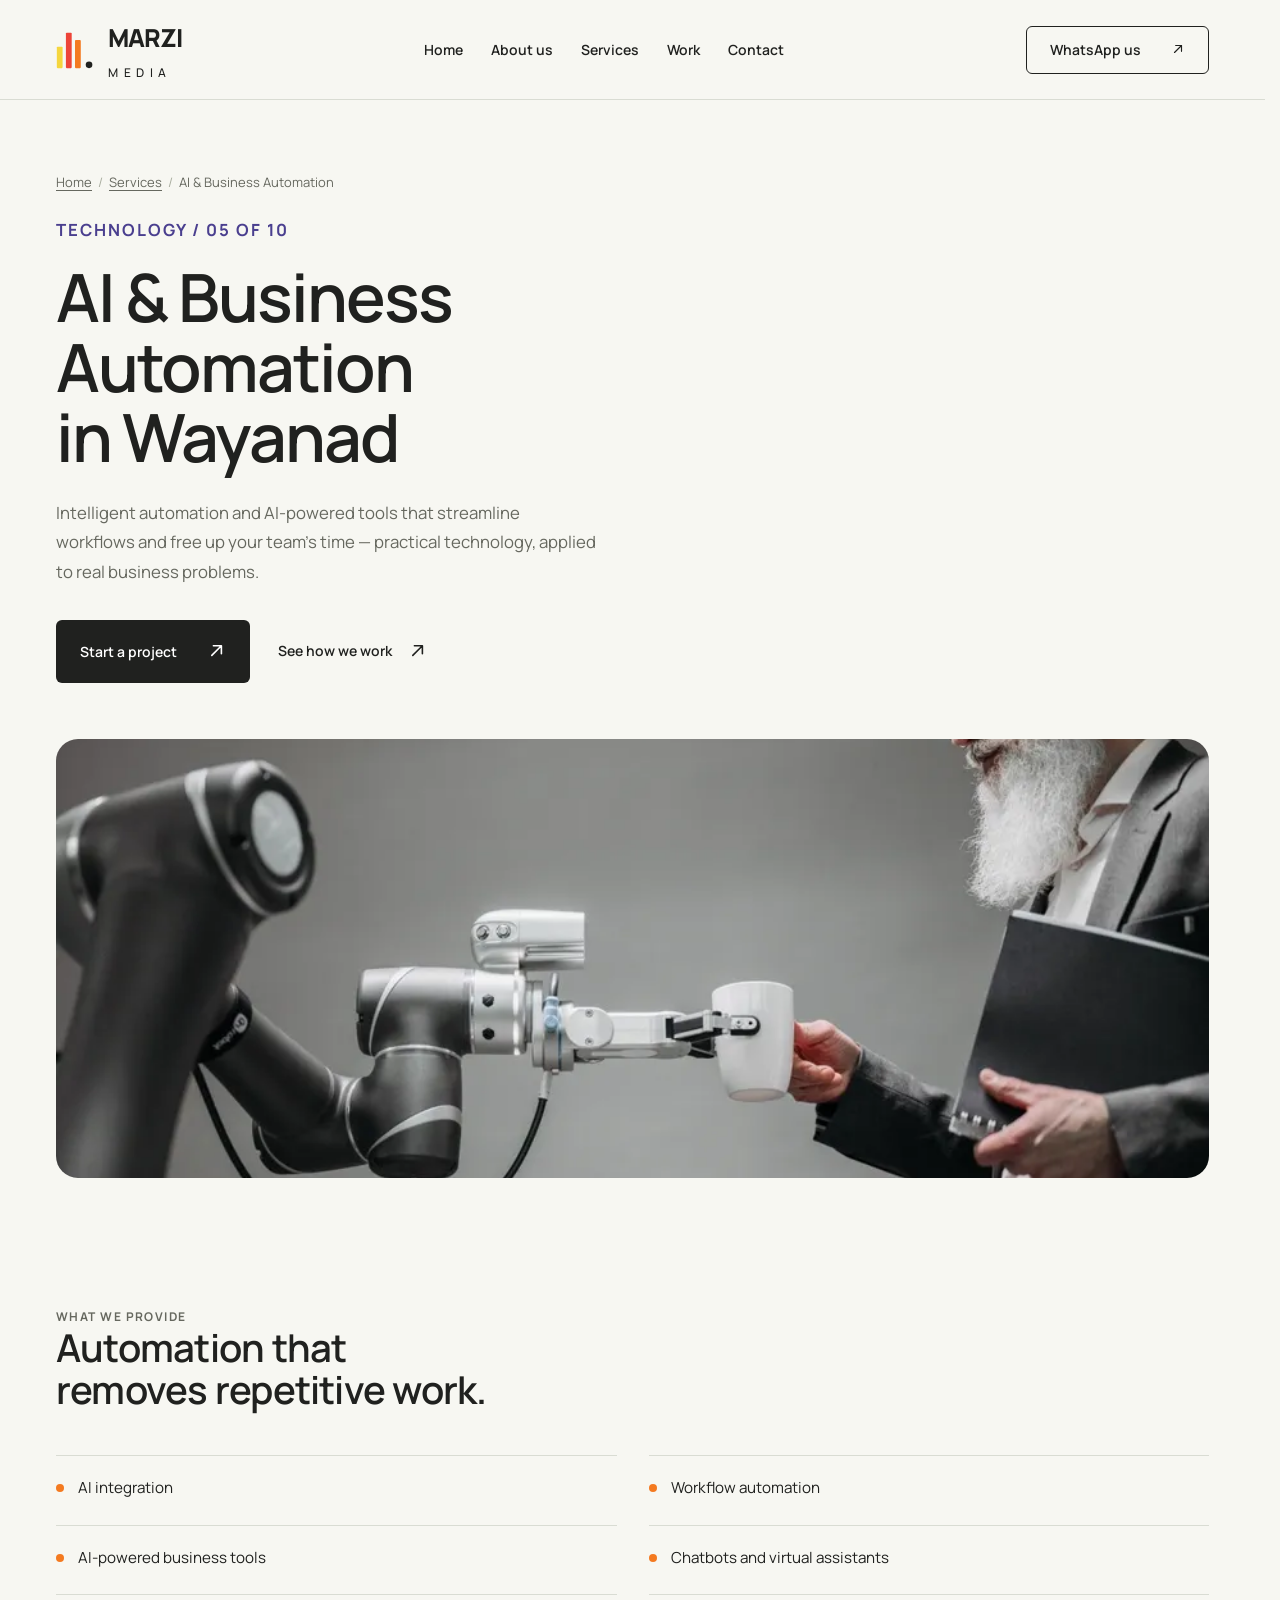
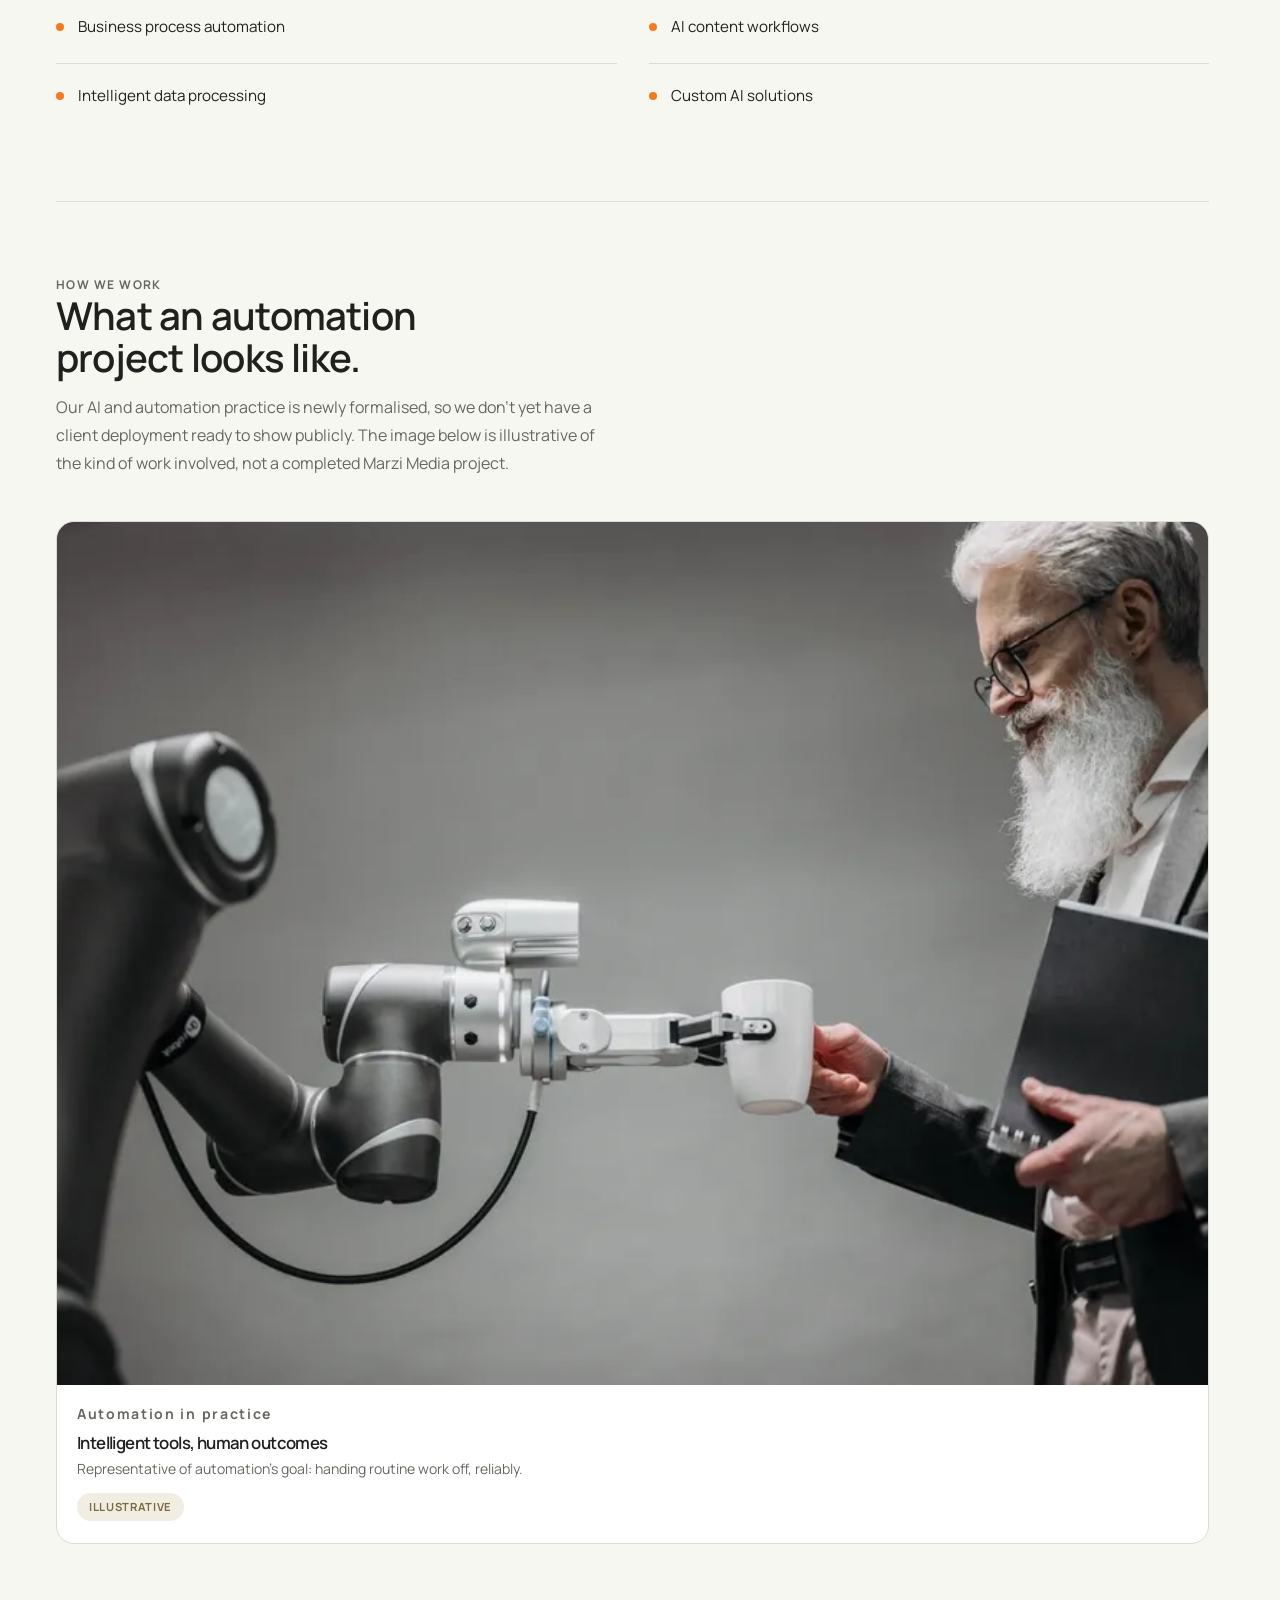
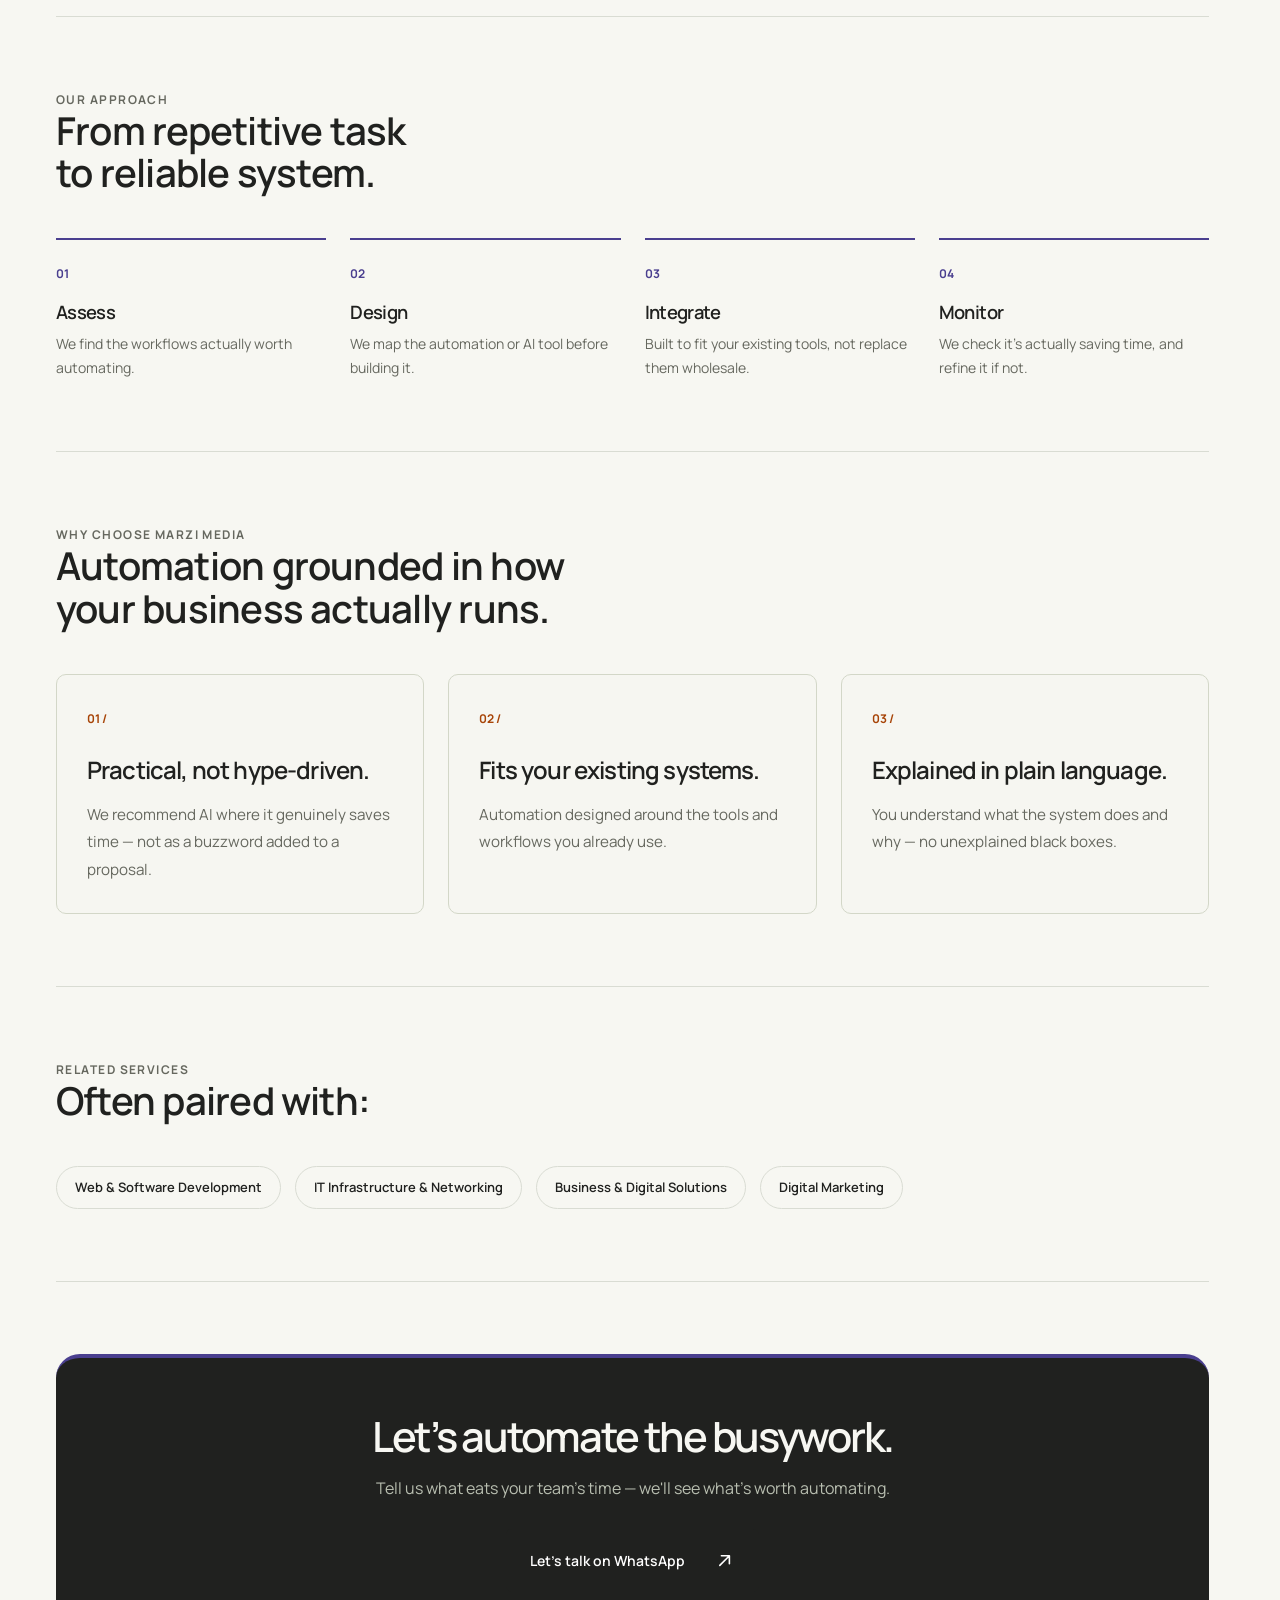
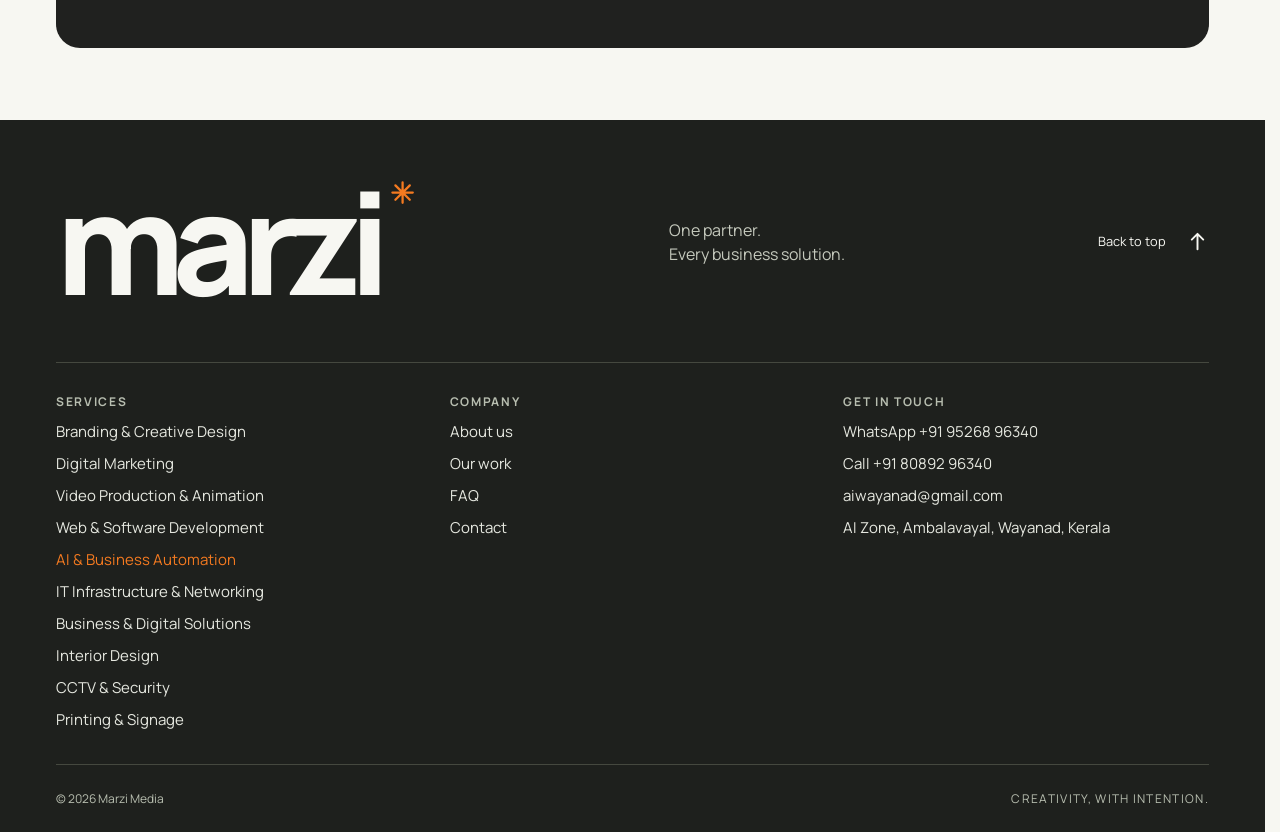
==== commit 0ce32395: "update UI" ====
--- a/services/ai-business-automation.html
+++ b/services/ai-business-automation.html
@@ -1,30 +1,95 @@
 <!doctype html>
-<html lang="en">
+<html lang="en-IN">
   <head>
     <meta charset="utf-8" />
     <meta name="viewport" content="width=device-width, initial-scale=1" />
     <meta name="theme-color" content="#f7f7f2" />
-    <title>AI &amp; Business Automation — Marzi Media</title>
+    <title>AI &amp; Business Automation Services in Wayanad | Marzi Media</title>
     <meta
       name="description"
-      content="AI integration, workflow automation and intelligent business tools from Marzi Media — a design solutions and digital marketing agency in Ambalavayal, Wayanad."
+      content="AI integration, chatbots and workflow automation for businesses in Wayanad, Kerala. Practical tools that save your team time, from Marzi Media."
     />
     <meta property="og:type" content="website" />
-    <meta property="og:title" content="AI & Business Automation — Marzi Media" />
+    <meta property="og:title" content="AI &amp; Business Automation Services in Wayanad | Marzi Media" />
     <meta
       property="og:description"
       content="Intelligent automation and AI-powered tools that streamline workflows and free up your team's time."
     />
     <meta property="og:site_name" content="Marzi Media" />
+    <link rel="canonical" href="https://marzi.thejguniverse.com/services/ai-business-automation.html" />
+    <meta property="og:url" content="https://marzi.thejguniverse.com/services/ai-business-automation.html" />
+    <meta property="og:locale" content="en_IN" />
+    <meta property="og:image" content="https://marzi.thejguniverse.com/assets/og-image.jpg" />
+    <meta property="og:image:width" content="1200" />
+    <meta property="og:image:height" content="630" />
+    <meta name="twitter:card" content="summary_large_image" />
     <link rel="icon" type="image/svg+xml" href="../assets/favicon.svg" />
+    <link rel="apple-touch-icon" href="../assets/logo.png" />
     <link
       rel="preload"
-      href="../assets/manrope.ttf"
+      href="../assets/manrope.woff2"
       as="font"
-      type="font/ttf"
+      type="font/woff2"
       crossorigin
     />
     <link rel="stylesheet" href="../styles.css" />
+    <script type="application/ld+json">
+      {
+        "@context": "https://schema.org",
+        "@graph": [
+          {
+            "@type": "Service",
+            "@id": "https://marzi.thejguniverse.com/services/ai-business-automation.html#service",
+            "name": "AI & Business Automation in Wayanad",
+            "serviceType": "AI & Business Automation",
+            "description": "AI integration, chatbots and workflow automation for businesses in Wayanad, Kerala. Practical tools that save your team time, from Marzi Media.",
+            "url": "https://marzi.thejguniverse.com/services/ai-business-automation.html",
+            "areaServed": {
+              "@type": "AdministrativeArea",
+              "name": "Wayanad, Kerala"
+            },
+            "provider": {
+              "@type": "ProfessionalService",
+              "@id": "https://marzi.thejguniverse.com/#business",
+              "name": "Marzi Media",
+              "url": "https://marzi.thejguniverse.com/",
+              "telephone": "+91 95268 96340",
+              "image": "https://marzi.thejguniverse.com/assets/og-image.jpg",
+              "address": {
+                "@type": "PostalAddress",
+                "streetAddress": "AI Zone",
+                "addressLocality": "Ambalavayal, Wayanad",
+                "addressRegion": "Kerala",
+                "addressCountry": "IN"
+              }
+            }
+          },
+          {
+            "@type": "BreadcrumbList",
+            "itemListElement": [
+              {
+                "@type": "ListItem",
+                "position": 1,
+                "name": "Home",
+                "item": "https://marzi.thejguniverse.com/"
+              },
+              {
+                "@type": "ListItem",
+                "position": 2,
+                "name": "Services",
+                "item": "https://marzi.thejguniverse.com/#services"
+              },
+              {
+                "@type": "ListItem",
+                "position": 3,
+                "name": "AI & Business Automation",
+                "item": "https://marzi.thejguniverse.com/services/ai-business-automation.html"
+              }
+            ]
+          }
+        ]
+      }
+    </script>
   </head>
   <body>
     <svg class="icon-sprite" width="0" height="0" aria-hidden="true">
@@ -43,7 +108,7 @@
     <header class="site-header service-page-header">
       <div class="container nav-wrap">
         <div class="brand-lockup">
-          <a class="brand" href="../index.html" aria-label="Marzi Media, back to home">
+          <a class="brand" href="../" aria-label="Marzi Media, back to home">
             <svg class="brand-mark" viewBox="0 0 46 46" aria-hidden="true">
               <rect x="1" y="19" width="7" height="26" rx="1" fill="#f5d63e" />
               <rect x="12" y="2" width="7" height="43" rx="1" fill="#ed4438" />
@@ -56,7 +121,8 @@
           >
         </div>
         <nav class="service-header-nav" aria-label="Primary">
-          <a href="../index.html">Home</a>
+          <a href="../">Home</a>
+          <a href="../#about">About us</a>
           <details class="nav-services">
             <summary>Services</summary>
             <ul class="nav-services-menu">
@@ -75,26 +141,33 @@
               <li><a href="business-digital-solutions.html">Business &amp; Digital Solutions</a></li>
             </ul>
           </details>
-          <a href="../index.html#work">Work</a>
-          <a href="../index.html#contact">Contact</a>
+          <a href="../work.html">Work</a>
+          <a href="../#contact">Contact</a>
         </nav>
-        <a class="nav-cta" href="../index.html#contact"
-          >Let’s talk <span aria-hidden="true"><svg class="icon" width="24" height="24" aria-hidden="true"><use href="#icon-arrow-up-right" /></svg></span></a
+        <a class="nav-cta" href="https://wa.me/919526896340"
+          >WhatsApp us <span aria-hidden="true"><svg class="icon" width="24" height="24" aria-hidden="true"><use href="#icon-arrow-up-right" /></svg></span></a
         >
       </div>
     </header>
 
     <main id="main" style="--page-accent: #4a3f8f">
       <section class="service-hero container">
+        <nav class="breadcrumb" aria-label="Breadcrumb">
+          <ol>
+            <li><a href="../">Home</a></li>
+            <li><a href="../#services">Services</a></li>
+            <li><span aria-current="page">AI &amp; Business Automation</span></li>
+          </ol>
+        </nav>
         <p class="eyebrow">TECHNOLOGY / 05 OF 10</p>
-        <h1>AI &amp; Business Automation</h1>
+        <h1>AI &amp; Business Automation in Wayanad</h1>
         <p>
           Intelligent automation and AI-powered tools that streamline
           workflows and free up your team's time — practical technology,
           applied to real business problems.
         </p>
         <div class="service-hero-actions">
-          <a class="button button-dark" href="../index.html#contact"
+          <a class="button button-dark" href="../#contact"
             >Start a project <span aria-hidden="true"><svg class="icon" width="24" height="24" aria-hidden="true"><use href="#icon-arrow-up-right" /></svg></span></a
           >
           <a class="text-link" href="#work"
@@ -129,7 +202,7 @@
       <section class="service-section container" id="work">
         <div class="service-section-heading">
           <p class="eyebrow">HOW WE WORK</p>
-          <h2>This division is new — here's what to expect.</h2>
+          <h2>What an automation project looks like.</h2>
           <p>
             Our AI and automation practice is newly formalised, so we don't
             yet have a client deployment ready to show publicly. The image
@@ -246,7 +319,7 @@
       <div class="container footer-top">
         <a
           class="footer-wordmark"
-          href="../index.html"
+          href="../"
           aria-label="Marzi Media, back to home"
           >marzi<span><svg class="icon" width="24" height="24" aria-hidden="true"><use href="#icon-asterisk" /></svg></span></a
         >
@@ -255,6 +328,41 @@
           >Back to top <span aria-hidden="true"><svg class="icon" width="24" height="24" aria-hidden="true"><use href="#icon-arrow-up" /></svg></span></a
         >
       </div>
+      <div class="container footer-links">
+        <nav aria-labelledby="footer-services">
+          <h2 id="footer-services">Services</h2>
+          <ul>
+            <li><a href="branding-creative-design.html">Branding &amp; Creative Design</a></li>
+            <li><a href="digital-marketing.html">Digital Marketing</a></li>
+            <li><a href="video-motion-design.html">Video Production &amp; Animation</a></li>
+            <li><a href="web-software-development.html">Web &amp; Software Development</a></li>
+            <li><a href="ai-business-automation.html" aria-current="page">AI &amp; Business Automation</a></li>
+            <li><a href="it-networking.html">IT Infrastructure &amp; Networking</a></li>
+            <li><a href="business-digital-solutions.html">Business &amp; Digital Solutions</a></li>
+            <li><a href="interior-design.html">Interior Design</a></li>
+            <li><a href="cctv-security.html">CCTV &amp; Security</a></li>
+            <li><a href="printing-signage.html">Printing &amp; Signage</a></li>
+          </ul>
+        </nav>
+        <nav aria-labelledby="footer-company">
+          <h2 id="footer-company">Company</h2>
+          <ul>
+            <li><a href="../#about">About us</a></li>
+            <li><a href="../work.html">Our work</a></li>
+            <li><a href="../#faq">FAQ</a></li>
+            <li><a href="../#contact">Contact</a></li>
+          </ul>
+        </nav>
+        <div>
+          <h2>Get in touch</h2>
+          <ul>
+            <li><a href="https://wa.me/919526896340">WhatsApp +91 95268 96340</a></li>
+            <li><a href="tel:+918089296340">Call +91 80892 96340</a></li>
+            <li><a href="mailto:aiwayanad@gmail.com">aiwayanad@gmail.com</a></li>
+            <li>AI Zone, Ambalavayal, Wayanad, Kerala</li>
+          </ul>
+        </div>
+      </div>
       <div class="container footer-bottom">
         <span>© <span id="year">2026</span> Marzi Media</span
         ><span>CREATIVITY, WITH INTENTION.</span>
--- a/styles.css
+++ b/styles.css
@@ -1,9 +1,11 @@
+/* Service pages (services/*.html). The home, work and 404 pages use home.css instead.
+   Rules that only the old home page used were removed in the 2026-11 rebuild. */
 @font-face {
   font-family: "Manrope";
   font-style: normal;
   font-weight: 400 800;
   font-display: swap;
-  src: url("assets/manrope.ttf") format("truetype");
+  src: url("assets/manrope.woff2") format("woff2");
 }
 /* Foundations and shared controls */
 :root {
@@ -40,9 +42,6 @@
   line-height: 1.6;
   -webkit-font-smoothing: antialiased;
 }
-body.modal-open {
-  overflow: hidden;
-}
 a {
   color: inherit;
   text-decoration: none;
@@ -80,21 +79,12 @@
 .container {
   width: min(1280px, calc(100% - 112px));
   margin-inline: auto;
-}
-.section {
-  padding-block: 112px;
 }
 .eyebrow {
   font-size: 0.75rem;
   font-weight: 700;
   letter-spacing: 0.12em;
   line-height: 1.7;
-}
-.serif {
-  font-family: var(--serif);
-  font-weight: 400;
-  font-style: italic;
-  letter-spacing: -0.06em;
 }
 .skip-link {
   position: fixed;
@@ -140,10 +130,6 @@
 .button-dark:hover {
   background: #3a3e35;
 }
-.button-light {
-  background: var(--paper);
-  color: var(--ink);
-}
 .text-link {
   font-size: 0.875rem;
   display: inline-flex;
@@ -155,39 +141,6 @@
 .text-link:hover {
   text-decoration: underline;
 }
-.circle-arrow {
-  display: grid;
-  place-items: center;
-  width: 38px;
-  height: 38px;
-  border-radius: 50%;
-  border: 1px solid #b5b9ac;
-  font-size: 22px;
-  flex-shrink: 0;
-}
-.section-heading {
-  display: flex;
-  justify-content: space-between;
-  align-items: flex-end;
-  gap: 30px;
-  margin-bottom: 52px;
-}
-.section-heading .eyebrow {
-  margin-bottom: 20px;
-}
-.section-heading > p {
-  font-size: 0.94rem;
-  color: var(--muted);
-  max-width: 350px;
-  line-height: 1.8;
-  padding-bottom: 5px;
-}
-.noscript-note {
-  margin: 0;
-  padding: 16px;
-  text-align: center;
-  background: #fff;
-}
 .button span,
 .text-link span,
 .nav-cta span,
@@ -198,25 +151,6 @@
 .text-link:hover span,
 .nav-cta:hover span {
   transform: translate(2px, -2px);
-}
-.circle-arrow {
-  transition:
-    background 220ms ease,
-    color 220ms ease,
-    transform 300ms var(--ease-out);
-}
-/* Navigation: header, chapter rail and chapter menu. Mobile first; the rail appears from 1101px.
-   Motion uses transform and opacity only. */
-.visually-hidden {
-  position: absolute;
-  width: 1px;
-  height: 1px;
-  margin: -1px;
-  padding: 0;
-  overflow: hidden;
-  clip-path: inset(50%);
-  white-space: nowrap;
-  border: 0;
 }
 /* SVG icons from the sprite at the top of <body>. They take the size and colour of the text they
    replace (1em, currentColor), so existing font-size, colour and transform rules still apply.
@@ -240,17 +174,6 @@
   stroke-linecap: round;
   stroke-linejoin: round;
 }
-/* Display-size icons keep the lighter line of the glyphs they replace. */
-.circle-arrow,
-.menu-arrow,
-.studio-mark,
-.project-badge-arrow,
-.service-asterisk {
-  --icon-stroke: 1.5;
-}
-.contact-arrow {
-  --icon-stroke: 1.25;
-}
 .site-header {
   position: sticky;
   top: 0;
@@ -279,9 +202,6 @@
   opacity: 0;
   transition: opacity 220ms ease;
 }
-.site-header.is-scrolled::after {
-  opacity: 1;
-}
 .nav-wrap {
   display: flex;
   align-items: center;
@@ -306,52 +226,17 @@
   width: 31px;
   height: 34px;
 }
-.chapter-ticker {
-  --ticker-height: 42px;
-  height: var(--ticker-height);
-  overflow: hidden;
-  border-left: 1px solid #92958b;
-  padding-left: 13px;
-  cursor: default;
-}
-.chapter-ticker-track {
-  display: grid;
-  transform: translateY(calc(var(--chapter, 0) * var(--ticker-height) * -1));
-  transition: transform 560ms var(--ease-out);
-}
-.ticker-item {
-  display: flex;
-  flex-direction: column;
-  justify-content: center;
-  height: var(--ticker-height);
-  line-height: 1.1;
-  white-space: nowrap;
-}
 .brand-name {
   font-size: 1.3rem;
   font-weight: 800;
   letter-spacing: -0.04em;
 }
-.ticker-item strong {
-  font-size: 1.1rem;
-  font-weight: 700;
-  letter-spacing: -0.04em;
-}
-.brand-name > span,
-.ticker-item small {
+.brand-name > span {
   display: block;
   margin-top: 5px;
   font-size: 0.75rem;
   font-weight: 500;
   letter-spacing: 0.46em;
-}
-.ticker-item small {
-  letter-spacing: 0.24em;
-}
-.header-actions {
-  display: flex;
-  align-items: center;
-  gap: 14px;
 }
 /* The fill sweeps up on a transformed layer instead of animating background colour. */
 .nav-cta {
@@ -385,1498 +270,26 @@
 .nav-cta:is(:hover, :focus-visible)::before {
   transform: none;
 }
-/* Menu button: a floating thumb-reach button on small screens, part of the header on desktop. */
-.menu-toggle {
-  display: none;
-}
-.js .menu-toggle {
-  position: fixed;
-  right: 16px;
-  bottom: max(16px, env(safe-area-inset-bottom));
-  z-index: 30;
-  display: grid;
-  place-items: center;
-  width: 56px;
-  height: 56px;
-  padding: 0;
-  border: 0;
-  border-radius: 50%;
-  background: var(--ink);
-  color: var(--paper);
-  box-shadow: 0 14px 30px -14px #20211fb3;
-  transition: transform 250ms var(--ease-out);
-}
-.js .menu-toggle:active {
-  transform: scale(0.94);
-}
-/* Paper ring plus ink outline stays visible over light, dark and orange sections. */
-.menu-toggle:focus-visible,
-.menu-close:focus-visible {
-  outline: 3px solid var(--ink);
-  outline-offset: 3px;
-  box-shadow: 0 0 0 3px var(--paper);
-}
-.star-icon {
-  width: 22px;
-  height: 22px;
-  fill: none;
-  stroke: currentColor;
-  stroke-width: 2;
-  stroke-linecap: round;
-  transition: transform 500ms var(--ease-out);
-}
-.spoke {
-  transform-box: fill-box;
-  transform-origin: center;
-}
-/* Reading progress: two clipped half rings turned with transforms. */
-.menu-progress {
-  position: absolute;
-  inset: 0;
-  border-radius: 50%;
-  box-shadow: inset 0 0 0 2px #f7f7f22e;
-  pointer-events: none;
-}
-.menu-progress-half {
-  position: absolute;
-  top: 0;
-  width: 50%;
-  height: 100%;
-  overflow: hidden;
-}
-.menu-progress-half.is-right {
-  right: 0;
-}
-.menu-progress-half.is-left {
-  left: 0;
-}
-.menu-progress-half > span {
-  position: absolute;
-  top: 0;
-  width: 200%;
-  height: 100%;
-  border: 2px solid transparent;
-  border-top-color: var(--orange);
-  border-right-color: var(--orange);
-  border-radius: 50%;
-  opacity: 0;
-}
-.is-right > span {
-  right: 0;
-  transform: rotate(-135deg);
-}
-.is-left > span {
-  left: 0;
-  transform: rotate(45deg);
-}
-/* Chapter rail. Without JavaScript, small screens get a row of chapter links under the header. */
-.chapter-rail {
-  display: none;
-}
-.chapter-rail ol {
-  margin: 0;
-  padding: 0;
-  list-style: none;
-}
-/* Chapter menu */
-.menu-overlay {
-  position: fixed;
-  inset: 0;
-  isolation: isolate;
-  width: 100%;
-  height: 100%;
-  max-width: none;
-  max-height: none;
-  margin: 0;
-  overflow: hidden auto;
-  overscroll-behavior: contain;
-  border-radius: 0;
-  background: var(--orange);
-  color: var(--ink);
-  box-shadow: none;
-  opacity: 0;
-  transition:
-    opacity 320ms ease,
-    overlay 320ms allow-discrete,
-    display 320ms allow-discrete;
-}
-.menu-overlay[open] {
-  opacity: 1;
-}
 @starting-style {
   .menu-overlay[open] {
     opacity: 0;
   }
 }
-.menu-overlay::backdrop {
-  background: transparent;
-  backdrop-filter: none;
-}
-.menu-overlay::before {
-  content: "";
-  position: fixed;
-  z-index: -1;
-  top: -35%;
-  right: -20%;
-  width: min(1100px, 130vw);
-  aspect-ratio: 1;
-  border-radius: 50%;
-  background: radial-gradient(circle, #ffc277 0%, #ffab52 45%, #ffab5200 70%);
-  pointer-events: none;
-}
-.menu-overlay :focus-visible {
-  outline-color: var(--ink);
-}
-.menu-shell {
-  display: grid;
-  grid-template-rows: auto 1fr auto;
-  gap: 20px;
-  min-height: 100%;
-  padding-block: calc(var(--header-height) / 2 - 11px) 104px;
-}
-.menu-eyebrow {
-  display: flex;
-  align-items: center;
-  gap: 10px;
-  min-height: 22px;
-  text-transform: uppercase;
-}
-.menu-eyebrow > span {
-  font-size: 1.25rem;
-  line-height: 1;
-}
-/* JavaScript places the close button over the menu button, so the asterisk turns into a cross. */
-.menu-close {
-  position: fixed;
-  top: var(--toggle-y, 16px);
-  left: var(--toggle-x, calc(100% - 72px));
-  z-index: 1;
-  display: grid;
-  place-items: center;
-  width: var(--toggle-size, 56px);
-  height: var(--toggle-size, 56px);
-  padding: 0;
-  border: 0;
-  border-radius: 50%;
-  background: var(--ink);
-  color: var(--paper);
-}
-.menu-close .spoke-v,
-.menu-close .spoke-h {
-  opacity: 0;
-  transform: scale(0);
-}
-.menu-nav {
-  align-self: center;
-}
-.menu-list {
-  margin: 0;
-  padding: 0;
-  list-style: none;
-}
-.menu-list li {
-  overflow: clip;
-  border-top: 1px solid #20211f33;
-}
-.menu-list li:last-child {
-  border-bottom: 1px solid #20211f33;
-}
-.menu-list li:nth-child(2) {
-  --i: 1;
-}
-.menu-list li:nth-child(3) {
-  --i: 2;
-}
-.menu-list li:nth-child(4) {
-  --i: 3;
-}
-.menu-list li:nth-child(5) {
-  --i: 4;
-}
-.menu-list a {
-  display: grid;
-  grid-template-columns: 2.25rem minmax(0, 1fr) auto;
-  align-items: center;
-  gap: 8px;
-  padding-block: 6px;
-  transition: opacity 250ms ease;
-}
-.menu-number {
-  font-size: 0.75rem;
-  font-weight: 700;
-  letter-spacing: 0.12em;
-}
-.menu-current {
-  display: none;
-  margin-left: 0.3em;
-}
-.menu-list a[aria-current] .menu-current {
-  display: inline-block;
-}
-.menu-word {
-  position: relative;
-  display: block;
-  padding-block: 0.04em 0.12em;
-  font-size: clamp(2.2rem, min(1rem + 7vw, 10vh), 6rem);
-  font-weight: 600;
-  letter-spacing: -0.06em;
-  line-height: 1.05;
-  white-space: nowrap;
-}
-.menu-sans,
-.menu-serif {
-  display: block;
-  transition:
-    opacity 240ms ease,
-    transform 420ms var(--ease-out);
-}
-.menu-serif {
-  position: absolute;
-  inset: 0.04em 0 0.12em;
-  font-family: var(--serif);
-  font-style: italic;
-  font-weight: 400;
-  letter-spacing: -0.065em;
-  opacity: 0;
-  transform: translateY(35%);
-}
-.menu-arrow {
-  font-size: clamp(1.6rem, 1rem + 3vw, 3.4rem);
-  line-height: 1;
-  opacity: 0;
-  transform: translate(-12px, 12px);
-  transition:
-    opacity 240ms ease,
-    transform 420ms var(--ease-out);
-}
-.menu-list a:is(:hover, :focus-visible, [aria-current]) .menu-sans {
-  opacity: 0;
-  transform: translateY(-35%);
-}
-.menu-list a:is(:hover, :focus-visible, [aria-current]) .menu-serif {
-  opacity: 1;
-  transform: none;
-}
-.menu-list a:is(:hover, :focus-visible) .menu-arrow {
-  opacity: 1;
-  transform: none;
-}
-/* Dimmed rows keep 3:1 contrast on orange. */
-.menu-list:has(a:is(:hover, :focus-visible)) a:not(:hover, :focus-visible) {
-  opacity: 0.65;
-}
-.menu-footer {
-  display: grid;
-  gap: 18px;
-  font-size: 0.875rem;
-}
-.menu-footer > * {
-  display: grid;
-  justify-items: start;
-  align-content: start;
-  gap: 2px;
-}
-.menu-footer .eyebrow {
-  margin-bottom: 4px;
-}
-.menu-footer a {
-  display: inline-flex;
-  align-items: center;
-  gap: 6px;
-  min-height: 32px;
-  text-decoration: underline;
-  text-decoration-color: #20211f66;
-  text-underline-offset: 5px;
-}
-.menu-footer .menu-phone {
-  font-size: 1.25rem;
-  font-weight: 600;
-  letter-spacing: -0.03em;
-  text-decoration: none;
-}
-/* Menu entrance: the asterisk turns into a cross and the chapter lines rise in sequence. */
-.menu-overlay[open]::before {
-  animation: menu-glow 900ms var(--ease-out) backwards;
-}
-.menu-overlay[open] .menu-close .star-icon {
-  animation: star-turn 520ms var(--ease-out) backwards;
-}
-.menu-overlay[open] .menu-close :is(.spoke-v, .spoke-h) {
-  animation: spoke-out 420ms var(--ease-out) backwards;
-}
-.menu-overlay[open] :is(.menu-word, .menu-number) {
-  animation: menu-rise 760ms var(--ease-out) backwards;
-  animation-delay: calc(90ms + var(--i, 0) * 70ms);
-}
-.menu-overlay[open] :is(.menu-eyebrow, .menu-footer) {
-  animation: menu-fade 600ms var(--ease-out) backwards;
-  animation-delay: 380ms;
-}
-@keyframes menu-glow {
-  from {
-    opacity: 0;
-    transform: scale(0.6);
-  }
-}
-@keyframes star-turn {
-  from {
-    transform: rotate(-90deg);
-  }
-}
-@keyframes spoke-out {
-  from {
-    opacity: 1;
-    transform: scale(1);
-  }
-}
-@keyframes menu-rise {
-  from {
-    transform: translateY(115%);
-  }
-}
-@keyframes menu-fade {
-  from {
-    opacity: 0;
-    transform: translateY(12px);
-  }
-}
-@media (hover: hover) {
-  .js .menu-toggle:hover .star-icon,
-  .menu-close:hover .star-icon {
-    transform: rotate(180deg);
-  }
-}
-@media (max-width: 1100px) {
-  html:not(.js) .chapter-rail {
-    display: block;
-    border-bottom: 1px solid var(--line);
-  }
-  html:not(.js) .chapter-rail ol {
-    display: flex;
-    gap: 8px;
-    padding: 12px 20px;
-    overflow-x: auto;
-  }
-  html:not(.js) .chapter-rail a {
-    display: flex;
-    align-items: center;
-    gap: 6px;
-    min-height: 44px;
-    padding: 8px 14px;
-    border: 1px solid var(--line);
-    border-radius: 999px;
-    font-size: 0.8125rem;
-    font-weight: 600;
-    white-space: nowrap;
-  }
-  html:not(.js) .rail-number {
-    color: var(--orange-ink);
-  }
-  html:not(.js) .rail-line {
-    display: none;
-  }
-}
 @media (min-width: 761px) {
   .brand-mark {
-    width: 38px;
-    height: 42px;
-  }
-  .chapter-ticker {
-    --ticker-height: 46px;
-  }
+      width: 38px;
+      height: 42px;
+    }
   .brand-name {
-    font-size: 1.55rem;
-  }
-  .ticker-item strong {
-    font-size: 1.35rem;
-  }
+      font-size: 1.55rem;
+    }
   .nav-cta {
-    gap: 30px;
-    padding: 12px 23px;
-    font-size: 0.875rem;
-  }
-  .menu-list a {
-    grid-template-columns: 4.5rem minmax(0, 1fr) auto;
-  }
-  .menu-footer {
-    grid-template-columns: repeat(2, minmax(0, 1fr));
-    gap: 28px;
-  }
-  .menu-shell {
-    padding-bottom: 40px;
-  }
-}
-@media (min-width: 1101px) {
-  .menu-footer {
-    grid-template-columns: repeat(4, minmax(0, 1fr));
-  }
-  .js .menu-toggle {
-    position: relative;
-    right: auto;
-    bottom: auto;
-    width: 48px;
-    height: 48px;
-    box-shadow: none;
-  }
-  /* Reading downwards tucks the header away; scrolling up or keyboard focus brings it back. */
-  .js .site-header.is-hidden {
-    transform: translateY(calc(-100% - 40px));
-  }
-  .chapter-rail {
-    position: fixed;
-    z-index: 19;
-    top: 50%;
-    left: 10px;
-    display: block;
-    transform: translateY(-50%);
-  }
-  .chapter-rail ol {
-    position: relative;
-    isolation: isolate;
-    display: grid;
-    gap: 4px;
-    padding: 10px 4px;
-    border-radius: 999px;
-  }
-  /* Light and dark capsules crossfade as the rail passes over dark sections. */
-  .chapter-rail ol::before,
-  .chapter-rail ol::after {
-    content: "";
-    position: absolute;
-    inset: 0;
-    z-index: -1;
-    border-radius: inherit;
-    transition: opacity 300ms ease;
-  }
-  .chapter-rail ol::before {
-    background: #f7f7f2eb;
-    box-shadow:
-      0 0 0 1px var(--line),
-      0 10px 30px -18px #20211f59;
-  }
-  .chapter-rail ol::after {
-    background: #20211feb;
-    box-shadow: 0 0 0 1px #f7f7f22e;
-    opacity: 0;
-  }
-  .chapter-rail a {
-    position: relative;
-    display: grid;
-    justify-items: center;
-    gap: 6px;
-    width: 28px;
-    padding-block: 5px;
-    color: var(--muted);
-    font-size: 0.6875rem;
-    font-weight: 700;
-    letter-spacing: 0.04em;
-    line-height: 1.4;
-  }
-  .chapter-rail a:focus-visible {
-    outline-offset: 2px;
-  }
-  .chapter-rail a[aria-current] {
-    color: var(--orange-ink);
-  }
-  .rail-line {
-    display: block;
-    width: 2px;
-    height: 22px;
-    overflow: hidden;
-    border-radius: 2px;
-    background: var(--line);
-  }
-  .rail-fill {
-    display: block;
-    height: 100%;
-    background: var(--orange);
-    transform: scaleY(0);
-    transform-origin: top;
-    will-change: transform;
-  }
-  .rail-label {
-    position: absolute;
-    top: 1px;
-    left: calc(100% + 14px);
-    padding: 5px 12px;
-    border-radius: 999px;
-    background: var(--ink);
-    color: var(--paper);
-    font-size: 0.75rem;
-    font-weight: 600;
-    letter-spacing: 0;
-    white-space: nowrap;
-    opacity: 0;
-    transform: translateX(-8px);
-    pointer-events: none;
-    transition:
-      opacity 200ms ease,
-      transform 300ms var(--ease-out);
-  }
-  .chapter-rail a:is(:hover, :focus-visible) .rail-label {
-    opacity: 1;
-    transform: none;
-  }
-  .chapter-rail[data-theme="dark"] ol::before {
-    opacity: 0;
-  }
-  .chapter-rail[data-theme="dark"] ol::after {
-    opacity: 1;
-  }
-  .chapter-rail[data-theme="dark"] a {
-    color: #b8beb0;
-  }
-  .chapter-rail[data-theme="dark"] a[aria-current] {
-    color: var(--orange);
-  }
-  .chapter-rail[data-theme="dark"] a:focus-visible {
-    outline-color: var(--orange);
-  }
-  .chapter-rail[data-theme="dark"] .rail-line {
-    background: #45483f;
-  }
-  .chapter-rail[data-theme="dark"] .rail-label {
-    background: var(--paper);
-    color: var(--ink);
-  }
-  .menu-list a {
-    grid-template-columns: 6rem minmax(0, 1fr) auto;
-  }
-}
-/* Opening. The brand mark is rebuilt as three slabs and a dot standing in a construction grid.
-   On load, the grid and guides draw in, the slabs grow in turn and the dot drops into place; the
-   base styles are the settled state, so reduced motion and print show the finished mark. With
-   scroll scenes on, the opening becomes a pinned track: its "pin" scene progress (0 to 1) splits
-   the slabs toward the sides and uncovers the studio's disciplines behind them. Script.js eases
-   the pointer tilt (--tilt-x, --tilt-y from −1 to 1) on desktop. Mobile keeps flat slabs.
-   The mark is lifted by --lift so the welcome lockup can sit beneath it.
-   The track continues past the disciplines into the tools and the brand line. --p keeps the
-   original timings: it reaches 1 where the old track ended (130svh of scrolling on desktop, 90svh
-   on mobile) and runs on to --stretch. Later phases use values above 1. --leave runs from 0 to 1
-   while the hero rises over the end of the track (--overlap is where that begins). */
-.opening {
-  --u: min(0.9vw, 1vh);
-  --lift: calc(var(--u) * 10);
-  --stretch: 1.769;
-  --overlap: 0.896;
-  --p: calc(var(--scene-progress, 0) * var(--stretch));
-  --s: clamp(0, (var(--p) - 0.04) / 0.84, 1);
-  --split: calc(var(--s) * var(--s) * (3 - 2 * var(--s)));
-  --intro-out: clamp(0, var(--p) / 0.12, 1);
-  --leave: clamp(
-    0,
-    (var(--scene-progress, 0) - var(--overlap)) / (1 - var(--overlap)),
-    1
-  );
-  --word-size: clamp(2.6rem, 5.6vw, 5.4rem);
-  --chip: calc(var(--word-size) * 0.62);
-  position: relative;
-  height: 100vh;
-  height: 100svh;
-  margin-top: calc(var(--header-height) * -1);
-}
-/* The hero overlaps the end of the track, so it rises in while the brand line is still held. */
-.scroll-motion .opening {
-  height: 330vh;
-  height: 330svh;
-  margin-bottom: -24vh;
-}
-.opening-stage {
-  position: sticky;
-  top: 0;
-  height: 100vh;
-  height: 100svh;
-  overflow: hidden;
-  overflow: clip;
-  perspective: 1400px;
-}
-.opening-sway,
-.opening-scene,
-.opening-piece,
-.opening-float,
-.opening-bar {
-  transform-style: preserve-3d;
-}
-.opening-sway {
-  position: absolute;
-  inset: 0;
-  z-index: 1;
-  pointer-events: none;
-}
-.opening-scene {
-  position: absolute;
-  left: 50%;
-  top: calc(50% - var(--lift));
-  width: calc(var(--u) * 46);
-  height: calc(var(--u) * 46);
-  margin: calc(var(--u) * -23) 0 0 calc(var(--u) * -23);
-  --scene-rx: calc(-14deg + var(--tilt-y, 0) * 7deg - var(--split) * 10deg);
-  --scene-ry: calc(-24deg + var(--tilt-x, 0) * 12deg + var(--split) * 14deg);
-  transform: translateZ(calc(var(--split) * -80px)) rotateX(var(--scene-rx))
-    rotateY(var(--scene-ry));
-}
-/* Construction grid, pitched on the mark's own 11-unit rhythm so its lines meet the slab edges. */
-.opening-plane {
-  position: absolute;
-  left: 50%;
-  top: 50%;
-  width: calc(var(--u) * 154);
-  height: calc(var(--u) * 110);
-  margin: calc(var(--u) * -55) 0 0 calc(var(--u) * -77);
-  background-image:
-    linear-gradient(90deg, #20211f17 1px, transparent 1px),
-    linear-gradient(#20211f17 1px, transparent 1px);
-  background-size: calc(var(--u) * 11) calc(var(--u) * 11);
-  mask-image: radial-gradient(closest-side, #000 35%, transparent);
-  transform: translateZ(calc(var(--u) * -6));
-  opacity: calc(1 - var(--split) * 2.2);
-}
-.opening-guide {
-  position: absolute;
-  left: 0;
-  right: 0;
-  height: 1px;
-  background: #20211f4d;
-}
-.opening-guide.is-cap {
-  top: calc(var(--u) * 34);
-  transform-origin: right;
-}
-.opening-guide.is-base {
-  top: calc(var(--u) * 77);
-  transform-origin: left;
-}
-.opening-floor {
-  position: absolute;
-  left: calc(var(--u) * -12.5);
-  top: calc(var(--u) * 30);
-  width: calc(var(--u) * 70);
-  height: calc(var(--u) * 30);
-  transform: rotateX(90deg);
-  opacity: calc(1 - var(--split) * 2.5);
-}
-.opening-floor::before {
-  content: "";
-  position: absolute;
-  inset: 0;
-  background: radial-gradient(closest-side, #20211f38, transparent);
-}
-/* Each piece sits where the logo draws it (46-unit box) and travels to its own exit on scroll. */
-.opening-piece {
-  position: absolute;
-  left: calc(var(--u) * var(--x));
-  top: calc(var(--u) * (45 - var(--h)));
-  width: calc(var(--u) * 7);
-  height: calc(var(--u) * var(--h));
-  transform: translate3d(
-      calc(var(--split) * var(--to-x)),
-      calc(var(--split) * var(--to-y)),
-      calc(var(--u) * var(--z) + var(--split) * var(--to-z))
-    )
-    rotateZ(calc(var(--split) * var(--turn-z)))
-    rotateY(calc(var(--split) * var(--turn-y)));
-}
-.opening-piece.is-yellow {
-  --x: 1;
-  --h: 26;
-  --z: 2;
-  --to-x: -58vw;
-  --to-y: 8vh;
-  --to-z: 160px;
-  --turn-z: -14deg;
-  --turn-y: -40deg;
-  --front: #f5d63e;
-  --light: #fbe98a;
-  --side: #d8b823;
-  --shade: #c9a91b;
-}
-.opening-piece.is-red {
-  --x: 12;
-  --h: 43;
-  --z: -2;
-  --to-x: 40vw;
-  --to-y: -70vh;
-  --to-z: -120px;
-  --turn-z: 18deg;
-  --turn-y: 30deg;
-  --front: #ed4438;
-  --light: #f67b70;
-  --side: #c7342a;
-  --shade: #aa2a21;
-}
-.opening-piece.is-orange {
-  --x: 23;
-  --h: 34;
-  --z: 0;
-  --to-x: 64vw;
-  --to-y: 16vh;
-  --to-z: 220px;
-  --turn-z: 10deg;
-  --turn-y: 50deg;
-  --front: #f47a20;
-  --light: #f99d5a;
-  --side: #cf610f;
-  --shade: #b3540c;
-}
-.opening-piece.is-dot {
-  --x: 36;
-  --h: 8;
-  --z: 4;
-  --to-x: -34vw;
-  --to-y: 72vh;
-  --to-z: 260px;
-  --turn-z: 0deg;
-  --turn-y: 0deg;
-  width: calc(var(--u) * 8);
-}
-.opening-float {
-  position: absolute;
-  inset: 0;
-}
-.opening-bar {
-  position: absolute;
-  inset: 0;
-  transform-origin: 50% 100%;
-}
-/* A cuboid: every face is centred on the slab, turned outward and pushed to its surface. */
-.opening-bar .face {
-  position: absolute;
-  left: 50%;
-  top: 50%;
-  width: calc(var(--u) * 7);
-  height: calc(var(--u) * var(--h));
-  backface-visibility: hidden;
-}
-.face.is-front {
-  background: linear-gradient(var(--light), var(--front) 34%);
-  transform: translate(-50%, -50%) translateZ(calc(var(--u) * 3.5));
-}
-.face.is-right {
-  background: var(--side);
-  transform: translate(-50%, -50%) rotateY(90deg)
-    translateZ(calc(var(--u) * 3.5));
-}
-.face.is-left {
-  background: var(--shade);
-  transform: translate(-50%, -50%) rotateY(-90deg)
-    translateZ(calc(var(--u) * 3.5));
-}
-.face.is-top,
-.face.is-bottom {
-  height: calc(var(--u) * 7);
-}
-.face.is-top {
-  background: var(--light);
-  transform: translate(-50%, -50%) rotateX(90deg)
-    translateZ(calc(var(--u) * var(--h) / 2));
-}
-.face.is-bottom {
-  background: var(--shade);
-  transform: translate(-50%, -50%) rotateX(-90deg)
-    translateZ(calc(var(--u) * var(--h) / 2));
-}
-.opening-dot {
-  position: absolute;
-  inset: 0;
-  border-radius: 50%;
-  background: radial-gradient(
-    circle at 34% 30%,
-    #6b6d65,
-    var(--ink) 55%,
-    #0c0d0b
-  );
-  box-shadow: 0 calc(var(--u) * 1.4) calc(var(--u) * 2.2) -0.6em #20211f66;
-  /* The dot always faces the viewer, so it reads as a sphere at any angle. */
-  transform: rotateY(calc(var(--scene-ry) * -1))
-    rotateX(calc(var(--scene-rx) * -1));
-}
-.opening-orbit {
-  position: absolute;
-  left: 50%;
-  top: 50%;
-  width: calc(var(--u) * 15);
-  height: calc(var(--u) * 15);
-  margin: calc(var(--u) * -7.5) 0 0 calc(var(--u) * -7.5);
-  overflow: visible;
-  fill: none;
-  stroke: #20211f59;
-  stroke-width: 1;
-  opacity: calc(1 - var(--split) * 3);
-}
-.orbit-cross {
-  vector-effect: non-scaling-stroke;
-  stroke-dasharray: 2 4;
-}
-.opening-orbit circle {
-  stroke-width: 0.8;
-  stroke-dasharray: 302;
-}
-/* The disciplines wait behind the mark and rise line by line as the slabs part, then lift out
-   of their masks before the brand line arrives. */
-.opening-words {
-  position: absolute;
-  inset: 0;
-  z-index: 0;
-  display: grid;
-  place-content: center;
-  justify-items: start;
-  font-size: var(--word-size);
-  font-weight: 600;
-  line-height: 1.02;
-  letter-spacing: -0.055em;
-  visibility: hidden;
-}
-.scroll-motion .opening-words {
-  visibility: visible;
-}
-.opening-kicker {
-  --in: clamp(0, (var(--p) - 0.26) / 0.18, 1);
-  --out: clamp(0, (var(--p) - 0.94) / 0.08, 1);
-  display: flex;
-  align-items: center;
-  margin-bottom: 0.9rem;
-  font-size: 0.75rem;
-  font-weight: 700;
-  letter-spacing: 0.12em;
-  line-height: 1.7;
-  text-transform: uppercase;
-  color: var(--muted);
-  opacity: calc(var(--in) - var(--out));
-  translate: 0 calc((1 - var(--in)) * 12px - var(--out) * 12px);
-}
-.opening-kicker::after {
-  content: "";
-  width: 36px;
-  height: 2px;
-  margin-left: 14px;
-  background: var(--orange);
-}
-.opening-line {
-  --w: clamp(0, (var(--p) - 0.3 - var(--line) * 0.07) / 0.28, 1);
-  --x: clamp(0, (var(--p) - 0.96 - var(--line) * 0.025) / 0.1, 1);
-  display: block;
-  overflow: hidden;
-  overflow: clip;
-  padding-block: 0.08em;
-  margin-block: -0.08em;
-}
-.opening-line > span {
-  display: flex;
-  align-items: center;
-  /* Lifting out travels further than rising in so descenders clear the mask's top edge. */
-  translate: 0
-    calc(
-      (1 - var(--w)) * (1 - var(--w)) * (1 - var(--w)) * 110% - var(--x) *
-        var(--x) * 135%
-    );
-}
-/* Empty places where the tool cards dock (see .tool); they match the card size. */
-.tool-slots {
-  display: flex;
-  gap: 0.18em;
-  margin-left: 0.34em;
-}
-.tool-slots > span,
-.quote-tools > span {
-  flex: none;
-  width: 0.62em;
-  height: 0.62em;
-}
-.opening-line i {
-  width: 0.3em;
-  height: 0.3em;
-  margin-right: 0.3em;
-  border-radius: 0.05em;
-  flex-shrink: 0;
-}
-.opening-line i.is-yellow {
-  background: #f5d63e;
-}
-.opening-line i.is-red {
-  background: #ed4438;
-}
-.opening-line i.is-orange {
-  background: var(--orange);
-}
-.opening-line i.is-dot {
-  border-radius: 50%;
-  background: var(--ink);
-}
-/* Welcome lockup. Base styles are the settled state; the entrance is in the motion block below.
-   Each word of the name is a mask whose bottom edge is the baseline rule, so on scroll the
-   letters sink back into the rule one by one while the slabs part. On desktop the lockup drifts
-   a little against the mark's pointer tilt, which gives the two a sense of depth. */
-.opening-welcome {
-  position: absolute;
-  left: 0;
-  right: 0;
-  top: calc(50% + var(--u) * 20);
-  z-index: 0;
-  display: grid;
-  justify-items: center;
-  gap: calc(var(--u) * 1.4);
-  padding-inline: 16px;
-  translate: calc(var(--tilt-x, 0) * -10px) calc(var(--tilt-y, 0) * -6px);
-}
-.welcome-kicker {
-  display: flex;
-  align-items: center;
-  font-size: 0.75rem;
-  font-weight: 700;
-  letter-spacing: 0.32em;
-  line-height: 1.5;
-  text-transform: uppercase;
-  color: var(--muted);
-  opacity: calc(1 - clamp(0, var(--p) / 0.06, 1));
-}
-.welcome-kicker::before,
-.welcome-kicker::after {
-  content: "";
-  width: 32px;
-  height: 2px;
-  background: var(--orange);
-}
-.welcome-kicker::before {
-  margin-right: 14px;
-  transform-origin: right;
-}
-/* The last letter's tracking already adds 0.32em of space before this line. */
-.welcome-kicker::after {
-  margin-left: calc(14px - 0.32em);
-  transform-origin: left;
-}
-.welcome-name {
-  position: relative;
-  display: flex;
-  justify-content: center;
-  column-gap: 0.24em;
-  font-size: min(var(--u) * 11, 11.5vw);
-  font-weight: 800;
-  line-height: 0.9;
-  letter-spacing: -0.05em;
-  color: var(--ink);
-}
-.welcome-name::after {
-  content: "";
-  position: absolute;
-  left: -0.3em;
-  right: -0.3em;
-  bottom: -1px;
-  height: 1px;
-  background: #20211f4d;
-  scale: calc(1 - clamp(0, (var(--p) - 0.06) / 0.08, 1)) 1;
-}
-.welcome-word {
-  display: flex;
-  overflow: hidden;
-  overflow: clip;
-  padding: 0.14em 0.08em 0;
-  margin: -0.14em -0.08em 0;
-}
-.welcome-word > span {
-  --out: clamp(0, (var(--p) - 0.015 - var(--i) * 0.007) / 0.09, 1);
-  display: block;
-  transform-origin: 0 100%;
-  translate: 0 calc(var(--out) * var(--out) * 118%);
-}
-/* Tools ecosystem. Each card sits on an ellipse around the lockup (--cx, --cy). Scroll carries it
-   to its discipline slot (--bx, --by, eased in by --e1 from --d) just before that line rises, so
-   a flight never crosses visible words; then, once the lines have lifted away and before the
-   brand line rises, to the row beneath it (--qx, --qy, eased in by --e2 from --q). Script.js measures those offsets from layout; without
-   them the cards simply stay in orbit. The first flight bows by --arc, and before docking a card
-   drifts against the pointer tilt by --depth. */
-.opening-tools {
-  --orx: min(var(--u) * 62, 50vw - 60px);
-  --ory: calc(var(--u) * 30);
-  position: absolute;
-  inset: 0;
-  z-index: 0;
-}
-.tool {
-  --t1: clamp(0, (var(--p) - var(--d)) / 0.2, 1);
-  --e1: calc(var(--t1) * var(--t1) * (3 - 2 * var(--t1)));
-  --t2: clamp(0, (var(--p) - 1.03 - var(--q) * 0.012) / 0.15, 1);
-  --e2: calc(var(--t2) * var(--t2) * (3 - 2 * var(--t2)));
-  --bend: calc(var(--u) * 24 * var(--arc));
-  position: absolute;
-  left: calc(50% + var(--cx) * var(--orx));
-  top: calc(50% - var(--u) * 3 + var(--cy) * var(--ory));
-  width: var(--chip);
-  height: var(--chip);
-  margin: calc(var(--chip) / -2) 0 0 calc(var(--chip) / -2);
-  opacity: calc(1 - var(--leave));
-  translate:
-    calc(
-      var(--bx, 0px) * var(--e1) + (var(--qx, 0px) - var(--bx, 0px)) *
-        var(--e2) + var(--tilt-x, 0) * var(--depth) * 14px * (1 - var(--e1))
-    )
-    calc(
-      var(--by, 0px) * var(--e1) + (var(--qy, 0px) - var(--by, 0px)) *
-        var(--e2) +
-        var(--e1) * (1 - var(--e1)) * var(--bend) + var(--tilt-y, 0) * var(--depth) * 10px * (1 - var(--e1)) -
-        var(--leave) * 6vh
-    );
-}
-.tool-float {
-  display: block;
-  width: 100%;
-  height: 100%;
-}
-.tool-card {
-  position: relative;
-  display: grid;
-  place-items: center;
-  width: 100%;
-  height: 100%;
-  border: 1px solid var(--line);
-  border-radius: 28%;
-  background: var(--white);
-  box-shadow: 0 10px 24px -12px #20211f40;
-  color: var(--ink);
-  transition:
-    color 250ms ease,
-    scale 300ms var(--ease-out);
-}
-.tool-card svg {
-  width: 52%;
-  height: 52%;
-  fill: currentColor;
-}
-/* On hover the logo takes its brand colour and the tool's name appears under the card. */
-.tool-card::after {
-  content: attr(data-name);
-  position: absolute;
-  top: calc(100% + 8px);
-  left: 50%;
-  translate: -50% -4px;
-  white-space: nowrap;
-  font-size: 0.68rem;
-  font-weight: 700;
-  letter-spacing: 0.08em;
-  text-transform: uppercase;
-  color: var(--muted);
-  opacity: 0;
-  pointer-events: none;
-  transition:
-    opacity 200ms ease,
-    translate 250ms var(--ease-out);
-}
-@media (hover: hover) and (pointer: fine) {
-  .tool-card:hover {
-    color: var(--brand);
-    scale: 1.08;
-  }
-  .tool-card:hover::after {
-    opacity: 1;
-    translate: -50% 0;
-  }
-}
-/* Brand line. Each word rises in its own mask, so the line can wrap freely on narrow screens. */
-.opening-quote {
-  position: absolute;
-  inset: 0;
-  z-index: 0;
-  display: grid;
-  place-content: center;
-  justify-items: center;
-  padding-inline: 16px;
-  font-size: clamp(2.6rem, 6.2vw, 6rem);
-  font-weight: 600;
-  line-height: 1.02;
-  letter-spacing: -0.055em;
-  text-align: center;
-  visibility: hidden;
-  opacity: calc(1 - var(--leave));
-  translate: 0 calc(var(--leave) * -6vh);
-}
-.scroll-motion .opening-quote {
-  visibility: visible;
-}
-.quote-line {
-  display: flex;
-  flex-wrap: wrap;
-  justify-content: center;
-  column-gap: 0.24em;
-}
-.quote-line.is-accent {
-  font-family: var(--serif);
-  font-style: italic;
-  font-weight: 400;
-  letter-spacing: -0.04em;
-  color: var(--orange-ink);
-}
-.quote-word {
-  display: block;
-  overflow: hidden;
-  overflow: clip;
-  padding: 0.08em 0.12em 0.2em;
-  margin: -0.08em -0.12em -0.2em;
-}
-.quote-word > span {
-  --w: clamp(0, (var(--p) - 1.2 - var(--i) * 0.025) / 0.16, 1);
-  display: block;
-  translate: 0 calc((1 - var(--w)) * (1 - var(--w)) * (1 - var(--w)) * 120%);
-}
-.quote-tools {
-  display: flex;
-  justify-content: center;
-  gap: 0.2em;
-  margin-top: 0.6em;
-  font-size: var(--word-size);
-}
-.opening-meta {
-  position: absolute;
-  left: 0;
-  right: 0;
-  bottom: 28px;
-  z-index: 2;
-  display: grid;
-  grid-template-columns: 1fr auto 1fr;
-  align-items: end;
-  gap: 20px;
-  font-size: 0.75rem;
-  font-weight: 600;
-  letter-spacing: 0.09em;
-  text-transform: uppercase;
-  color: var(--muted);
-  opacity: calc(1 - var(--intro-out));
-}
-.opening-meta > :last-child {
-  justify-self: end;
-}
-.opening-star {
-  color: var(--orange-ink);
-}
-.opening-cue {
-  display: grid;
-  justify-items: center;
-  gap: 10px;
-  color: var(--ink);
-}
-.opening-cue-line {
-  position: relative;
-  width: 1px;
-  height: 44px;
-  overflow: hidden;
-  background: var(--line);
-}
-.opening-cue-line::after {
-  content: "";
-  position: absolute;
-  left: 0;
-  top: 0;
-  width: 1px;
-  height: 40%;
-  background: var(--ink);
-  translate: 0 -100%;
-}
-@media (prefers-reduced-motion: no-preference) {
-  .opening-plane {
-    animation: opening-fade 1200ms ease 100ms backwards;
-  }
-  .opening-guide {
-    animation: opening-draw 1000ms var(--ease-in-out) 200ms both;
-  }
-  .opening-guide.is-cap {
-    animation-delay: 380ms;
-  }
-  .opening-floor::before {
-    animation: opening-draw 1100ms var(--ease-out) 550ms both;
-  }
-  .opening-bar {
-    animation: opening-grow 1000ms cubic-bezier(0.22, 1.16, 0.36, 1) 550ms
-      both;
-  }
-  .is-red .opening-bar {
-    animation-delay: 700ms;
-  }
-  .is-orange .opening-bar {
-    animation-delay: 850ms;
-  }
-  .opening-dot {
-    animation: opening-drop 950ms var(--ease-out) 1500ms both;
-  }
-  .opening-orbit circle {
-    animation: opening-orbit 1100ms var(--ease-in-out) 2000ms both;
-  }
-  .orbit-cross {
-    animation: opening-fade 900ms ease 2200ms both;
-  }
-  .opening-meta > * {
-    animation: opening-rise 800ms var(--ease-out) 2400ms both;
-  }
-  .opening-meta > :nth-child(2) {
-    animation-delay: 2550ms;
-  }
-  .opening-meta > :nth-child(3) {
-    animation-delay: 2700ms;
-  }
-  /* Settled, the mark breathes: each piece drifts on its own period and the scene sways a little. */
-  .opening-float {
-    animation: opening-float 6s ease-in-out 2600ms infinite alternate;
-  }
-  .is-red .opening-float {
-    animation-duration: 7.4s;
-    animation-delay: 3000ms;
-  }
-  .is-orange .opening-float {
-    animation-duration: 6.6s;
-    animation-delay: 2800ms;
-  }
-  .is-dot .opening-float {
-    animation-duration: 5.2s;
-    animation-delay: 3200ms;
-  }
-  .opening-sway {
-    animation: opening-sway 14s ease-in-out 2600ms infinite alternate;
-  }
-  .opening-cue-line::after {
-    animation: opening-cue 2200ms var(--ease-in-out) 3200ms infinite;
-  }
-  /* Welcome: the kicker arrives with the slabs, the rule draws, and the name rises as the dot lands. */
-  .welcome-kicker::before,
-  .welcome-kicker::after {
-    animation: opening-draw 700ms var(--ease-in-out) 700ms both;
-  }
-  .welcome-kicker > span {
-    animation: welcome-letter 800ms var(--ease-out) calc(850ms + var(--i) * 40ms)
-      both;
-  }
-  .welcome-name::after {
-    animation: opening-draw 900ms var(--ease-in-out) 1300ms both;
-  }
-  .welcome-word > span {
-    animation: welcome-rise 1000ms cubic-bezier(0.22, 1.16, 0.36, 1)
-      calc(1980ms + var(--i) * 55ms) both;
-  }
-  /* Once the name has settled, the tools drift in from outside the ellipse, then float. */
-  .tool-card {
-    animation: tool-enter 1100ms var(--ease-out) calc(3100ms + var(--i) * 90ms)
-      both;
-  }
-  .tool-float {
-    animation: tool-float 5.6s ease-in-out calc(4300ms + var(--i) * 260ms)
-      infinite alternate;
-  }
-  .opening-scrolled .tool-card {
-    animation: none;
-  }
-}
-@keyframes opening-fade {
-  from {
-    opacity: 0;
-  }
-}
-@keyframes opening-draw {
-  from {
-    transform: scaleX(0);
-  }
-}
-@keyframes opening-grow {
-  from {
-    transform: scaleY(0.001);
-  }
-}
-@keyframes opening-drop {
-  0% {
-    translate: 0 calc(var(--u) * -34);
-    opacity: 0;
-  }
-  55% {
-    translate: 0 calc(var(--u) * 0.7);
-    opacity: 1;
-  }
-  78% {
-    translate: 0 calc(var(--u) * -0.9);
-  }
-  100% {
-    translate: 0 0;
-  }
-}
-@keyframes opening-orbit {
-  from {
-    stroke-dashoffset: 302;
-  }
-}
-@keyframes opening-rise {
-  from {
-    opacity: 0;
-    translate: 0 10px;
-  }
-}
-@keyframes opening-float {
-  to {
-    translate: 0 calc(var(--u) * -0.9);
-  }
-}
-@keyframes opening-sway {
-  from {
-    rotate: y -4deg;
-  }
-  to {
-    rotate: y 4deg;
-  }
-}
-@keyframes opening-cue {
-  to {
-    translate: 0 260%;
-  }
-}
-@keyframes welcome-letter {
-  from {
-    opacity: 0;
-    filter: blur(4px);
-    transform: translateY(0.7em);
-  }
-}
-@keyframes welcome-rise {
-  from {
-    transform: translateY(112%) rotate(7deg);
-  }
-}
-@keyframes tool-enter {
-  from {
-    opacity: 0;
-    translate: calc(var(--cx) * 48px) calc(var(--cy) * 48px);
-  }
-}
-/* The float fades out as a card docks, so docked cards hold still beside their words. */
-@keyframes tool-float {
-  to {
-    transform: translateY(calc(var(--u) * -1.1 * (1 - var(--e1))));
-  }
-}
-/* The hero headline waits for the hero to arrive, so it still rises after the opening. */
-.js .hero:not(.hero-entered) .headline-line > span {
-  animation-play-state: paused;
-}
-/* Below 1101px the menu button is fixed in the bottom-right corner, where the place name sat. */
-@media (max-width: 1100px) {
-  .opening {
-    --u: min(1.15vw, 0.95vh);
-  }
-  .opening-meta > :last-child {
-    visibility: hidden;
-  }
-}
-/* Mobile keeps the idea with flat slabs: no depth, tilt or sway, and a shorter track. */
-@media (max-width: 760px) {
-  /* 175svh of scrolling: --stretch is 175 / 90, and the hero overlap begins at 151 / 175. */
-  .opening {
-    --u: min(1.55vw, 0.8vh);
-    --stretch: 1.944;
-    --overlap: 0.863;
-    --word-size: clamp(2.1rem, 10.6vw, 2.6rem);
-  }
-  .scroll-motion .opening {
-    height: 275vh;
-    height: 275svh;
-  }
-  .opening-quote {
-    font-size: clamp(2.2rem, 11vw, 2.9rem);
-  }
-  .opening-stage {
-    perspective: none;
-  }
-  .opening-scene {
-    transform: none;
-  }
-  .opening-plane {
-    transform: none;
-  }
-  .opening-floor,
-  .opening-bar .face:not(.is-front) {
-    display: none;
-  }
-  .opening-piece {
-    transform: translate(
-        calc(var(--split) * var(--to-x)),
-        calc(var(--split) * var(--to-y))
-      )
-      rotate(calc(var(--split) * var(--turn-z)));
-  }
-  .opening-piece.is-yellow {
-    --to-x: -80vw;
-  }
-  .opening-piece.is-red {
-    --to-x: 70vw;
-    --to-y: -60vh;
-  }
-  .opening-piece.is-orange {
-    --to-x: 90vw;
-  }
-  .opening-piece.is-dot {
-    --to-x: -70vw;
-    --to-y: 50vh;
-  }
-  .opening-bar .face.is-front {
-    transform: translate(-50%, -50%);
-  }
-  .opening-dot {
-    transform: none;
-  }
-  .opening-sway {
-    animation: none;
-  }
-  .opening-meta {
-    grid-template-columns: 1fr;
-    justify-items: center;
-    bottom: 22px;
-  }
-  .opening-meta > :not(.opening-cue) {
-    display: none;
-  }
-  /* The name stacks on two lines so it can stay large on narrow screens. */
-  .welcome-name {
-    flex-direction: column;
-    align-items: center;
-    font-size: min(var(--u) * 10.5, 17vw);
-    line-height: 0.88;
-  }
-  .welcome-kicker {
-    letter-spacing: 0.28em;
-  }
-  .welcome-kicker::after {
-    margin-left: calc(14px - 0.28em);
-  }
-}
-/* On short screens the welcome lockup needs the space the scroll cue and labels use, and on
-   landscape phones and short laptops a smaller unit keeps the mark clear of the header. */
-@media (max-height: 620px) {
-  .opening-meta {
-    display: none;
-  }
-}
-@media (max-height: 620px) and (min-width: 761px) {
-  .opening {
-    --u: min(1.15vw, 0.8vh);
-    --word-size: clamp(2rem, min(5.6vw, 9vh), 5.4rem);
-  }
-  .opening-quote {
-    font-size: clamp(2rem, min(6.2vw, 10vh), 6rem);
-  }
-}
-/* Phones and landscape phones skip the orbit: no cards on load, no float, tilt or bowed paths.
-   Each card fades in at its slot as its discipline rises, then glides to the quote row. */
-@media (max-width: 760px), (max-height: 500px) {
-  /* Anchored to the stage centre, which does not move when a mobile toolbar resizes vh. */
-  .tool {
-    left: 50%;
-    top: 50%;
-    opacity: calc(var(--e1) * (1 - var(--leave)));
-    translate:
-      calc(var(--bx, 0px) + (var(--qx, 0px) - var(--bx, 0px)) * var(--e2))
-      calc(
-        var(--by, 0px) + (1 - var(--e1)) * 18px +
-          (var(--qy, 0px) - var(--by, 0px)) * var(--e2) - var(--leave) * 6vh
-      );
-  }
-  .tool-card,
-  .tool-float {
-    animation: none;
-  }
-}
-/* Hero */
+      gap: 30px;
+      padding: 12px 23px;
+      font-size: 0.875rem;
+    }
+}
+/* Typography */
 h1,
 h2,
 h3,
@@ -1887,28 +300,6 @@
 h2,
 h3 {
   line-height: 1.1;
-}
-.hero {
-  padding-top: 64px;
-  display: grid;
-  grid-template-columns: 1.08fr 1fr;
-  gap: 0 8%;
-  position: relative;
-  padding-bottom: 8px;
-}
-.hero-copy {
-  padding-top: 14px;
-}
-.hero .eyebrow {
-  font-size: 0.75rem;
-  letter-spacing: 0.085em;
-  display: flex;
-  align-items: center;
-  gap: 10px;
-}
-.tiny-star {
-  font-size: 22px;
-  color: var(--orange-ink);
 }
 h1 {
   font-size: clamp(4rem, 6.7vw, 6.65rem);
@@ -1917,1276 +308,13 @@
   line-height: 1.01;
   margin: 24px 0;
 }
-h1 .hero-title-accent {
-  color: var(--orange-ink);
-  font-family: var(--serif);
-  font-style: italic;
-  font-weight: 400;
-  letter-spacing: -0.065em;
-}
-.hero-description {
-  color: var(--muted);
-  line-height: 1.8;
-  margin-top: 28px;
-  max-width: 380px;
-  font-size: 1.0625rem;
-}
-.hero-actions {
-  display: flex;
-  gap: 27px;
-  align-items: center;
-  margin-top: 30px;
-}
-.hero-signoff {
-  margin-top: 39px;
-  display: flex;
-  align-items: center;
-  gap: 15px;
-  font-size: 0.75rem;
-  line-height: 1.5;
-}
-.hero-signoff strong {
-  font-weight: 600;
-}
-.signoff-line {
-  width: 33px;
-  height: 1px;
-  background: var(--orange);
-}
-.hero-art {
-  position: relative;
-  align-self: start;
-  border-radius: var(--radius);
-  box-shadow: 0 24px 60px -32px #20211f55;
-}
-.hero-studio {
-  position: relative;
-  container-type: inline-size;
-  aspect-ratio: 1.06;
-  overflow: clip;
-  border-radius: var(--radius) var(--radius) 0 0;
-  color: #fff;
-  background:
-    radial-gradient(ellipse at 90% 70%, #294c7255, transparent 65%), #111e32;
-  isolation: isolate;
-}
-.hero-studio::before {
-  content: "";
-  position: absolute;
-  inset: 0;
-  background-image:
-    linear-gradient(#ffffff06 1px, transparent 1px),
-    linear-gradient(90deg, #ffffff06 1px, transparent 1px);
-  background-size: 9% 9%;
-  pointer-events: none;
-}
-.studio-heading {
-  position: absolute;
-  inset: 7% 7% auto;
-  display: flex;
-  justify-content: space-between;
-  align-items: center;
-}
-.studio-heading p {
-  font-size: clamp(22px, 5.7cqw, 38px);
-  line-height: 1.16;
-  letter-spacing: -0.045em;
-  font-weight: 600;
-}
-.studio-heading p span {
-  color: #a8bdd7;
-}
-.studio-mark {
-  color: var(--orange);
-  font-size: 13cqw;
-  line-height: 1;
-}
-.hero-browser,
-.hero-brand,
-.hero-social {
-  position: absolute;
-  margin: 0;
-  box-shadow: 0 18px 36px #0005;
-  backface-visibility: hidden;
-}
-.hero-browser {
-  left: 6%;
-  top: 30%;
-  width: 83%;
-  border: 1px solid #f1f4fa77;
-  border-radius: 8px;
-  overflow: hidden;
-  background: #fff;
-  transform: rotate(-6deg);
-}
-.browser-chrome {
-  display: flex;
-  align-items: center;
-  justify-content: space-between;
-  gap: 8px;
-  min-height: 27px;
-  padding: 2.5% 3%;
-  color: #273650;
-  background: #e8edf3;
-  font-size: clamp(8px, 1.65cqw, 12px);
-  font-weight: 600;
-}
-.browser-dots {
-  display: flex;
-  gap: 3px;
-}
-.browser-dots i {
-  width: 4px;
-  height: 4px;
-  border-radius: 50%;
-  background: #8697ad;
-}
-.hero-browser > img,
-.hero-brand > img {
-  display: block;
-  width: 100%;
-  height: auto;
-}
-.hero-brand {
-  left: 8%;
-  bottom: 10%;
-  width: 44%;
-  border: 1px solid #739acd88;
-  border-radius: 6px;
-  overflow: hidden;
-  background: #345fa3;
-  transform: rotate(-3deg);
-}
-.hero-brand figcaption {
-  display: flex;
-  justify-content: space-between;
-  padding: 5% 6%;
-  color: #f2f7ff;
-  background: #244981;
-  font-size: clamp(8px, 1.6cqw, 12px);
-  letter-spacing: 0.09em;
-}
-.hero-social {
-  right: 8%;
-  bottom: 12%;
-  width: 24%;
-  border: 4px solid #202a3b;
-  border-radius: 19px;
-  background: #202a3b;
-  transform: rotate(7deg);
-}
-.social-screen {
-  position: relative;
-  aspect-ratio: 0.53;
-  overflow: hidden;
-  border-radius: 14px;
-  background: #fff;
-}
-.social-screen img {
-  position: absolute;
-  width: 326%;
-  max-width: none;
-  height: auto;
-  left: -17%;
-  top: -4%;
-}
-.hero-social figcaption {
-  position: absolute;
-  top: calc(100% + 12px);
-  left: -30%;
-  right: -30%;
-  text-align: center;
-  white-space: nowrap;
-  color: #d0def1;
-  font-size: clamp(8px, 1.6cqw, 12px);
-  letter-spacing: 0.09em;
-}
-.studio-footnote {
-  position: absolute;
-  bottom: 3.5%;
-  left: 7%;
-  right: 7%;
-  display: flex;
-  align-items: center;
-  gap: 7px;
-  font-size: clamp(7px, 1.45cqw, 11px);
-  letter-spacing: 0.08em;
-  color: #a8bdd7;
-}
-.studio-dot {
-  width: 5px;
-  height: 5px;
-  border-radius: 50%;
-  background: var(--orange);
-  flex-shrink: 0;
-}
-.art-topline {
-  display: flex;
-  justify-content: space-between;
-  font-size: 0.75rem;
-  letter-spacing: 0.09em;
-  font-weight: 600;
-  margin: 0 0 13px;
-}
-.hero-project {
-  display: flex;
-  justify-content: space-between;
-  align-items: center;
-  padding: 20px 23px;
-  gap: 10px;
-  border-radius: 0 0 var(--radius) var(--radius);
-  background: #ecebe3;
-}
-.hero-project small {
-  display: block;
-  font-size: 0.75rem;
-  letter-spacing: 0.08em;
-  margin-bottom: 5px;
-}
-.hero-project strong {
-  display: block;
-  font-size: 0.875rem;
-  font-weight: 600;
-}
-.hero-project:hover .circle-arrow {
-  background: var(--ink);
-  color: white;
-  transform: rotate(45deg);
-}
-.hero-bottom {
-  grid-column: 1/-1;
-  display: flex;
-  align-items: center;
-  justify-content: space-between;
-  padding: 39px 0 23px;
-  margin-top: 23px;
-  font-size: 0.75rem;
-  letter-spacing: 0.09em;
-}
-.hero-bottom a {
-  display: flex;
-  gap: 14px;
-  align-items: center;
-  font-size: 0.75rem;
-  letter-spacing: 0;
-}
-.hero-bottom a span {
-  font-size: 22px;
-}
-.hero > *,
-.about-lead > *,
-.services-layout > * {
-  min-width: 0;
-}
 h1,
 h2 {
   overflow-wrap: anywhere;
   text-wrap: balance;
 }
-.hero-actions,
-.hero-bottom {
-  flex-wrap: wrap;
-}
-/* Clients */
-.clients {
-  padding: 37px 0 42px;
-  border-block: 1px solid var(--line);
-}
-.clients .eyebrow {
-  text-align: center;
-  font-size: 0.75rem;
-  color: var(--muted);
-}
-.client-list {
-  display: flex;
-  justify-content: space-between;
-  align-items: center;
-  gap: 30px;
-  padding-top: 29px;
-}
-.client-list > span {
-  color: #5a5d53;
-  font-weight: 700;
-  line-height: 1.1;
-}
-/* Logos share a baseline height; --logo-h evens out their optical weight. */
-.client-logo {
-  display: block;
-  width: auto;
-  height: calc(var(--logo-h) * var(--logo-scale, 1));
-  max-width: 100%;
-  object-fit: contain;
-}
-.client-eyouth {
-  --logo-h: 46px;
-}
-.client-jg {
-  --logo-h: 50px;
-}
-.client-byte {
-  --logo-h: 38px;
-}
-.client-edc {
-  display: flex;
-  align-items: center;
-  gap: 10px;
-  font-size: 1rem;
-  letter-spacing: -0.04em;
-  color: var(--ink) !important;
-}
-.client-edc img {
-  flex: none;
-  width: auto;
-  height: calc(40px * var(--logo-scale, 1));
-}
-.client-saleena {
-  font-family: var(--serif);
-  font-style: italic;
-  font-size: 1.7rem;
-}
-.client-saleena small {
-  font-family: var(--font);
-  font-style: normal;
-  display: block;
-  font-size: 0.75rem;
-  letter-spacing: 0.3em;
-  text-align: center;
-  margin-top: 5px;
-}
-.client-urbane {
-  --logo-h: 54px;
-}
-/* Selected work. Entrances are one-time and class-based: transitions live on the revealed state,
-   so hiding content before its entrance never animates. Scroll-linked motion is under .scroll-motion. */
-.mask-line {
-  display: inline-block;
-  vertical-align: top;
-  overflow: hidden;
-  overflow: clip;
-  padding-block: 0.08em;
-  margin-block: -0.08em;
-}
-.mask-line > span {
-  display: block;
-}
-.work-eyebrow::after {
-  content: "";
-  display: inline-block;
-  width: 36px;
-  height: 2px;
-  margin-left: 14px;
-  vertical-align: middle;
-  background: var(--orange);
-  transform-origin: left;
-}
-.work-eyebrow .mask-line:nth-of-type(2) > span {
-  --reveal-step: 60ms;
-}
-.work-eyebrow .mask-line:nth-of-type(3) > span {
-  --reveal-step: 120ms;
-}
-#work-title .mask-line:nth-of-type(1) > span {
-  --reveal-step: 140ms;
-}
-#work-title .mask-line:nth-of-type(2) > span {
-  --reveal-step: 240ms;
-}
-.work-section .section-heading.is-revealed .mask-line > span {
-  transition: translate 1000ms var(--ease-out)
-    calc(var(--work-stagger, 0ms) + var(--reveal-step, 0ms));
-}
-.work-section .section-heading.is-revealed .work-eyebrow::after {
-  transition: transform 900ms var(--ease-out)
-    calc(var(--work-stagger, 0ms) + 260ms);
-}
-.work-section .section-heading.is-revealed > p {
-  transition:
-    opacity 900ms ease calc(var(--work-stagger, 0ms) + 380ms),
-    translate 1000ms var(--ease-out) calc(var(--work-stagger, 0ms) + 380ms);
-}
-/* Every row takes the tallest card's height, so no card shows beneath a shorter one stacked over
-   it. The --stack-* values place the stacked cards (see "Stacking" below). */
-.work-grid {
-  --work-gap: 40px;
-  --stack-start: 28px;
-  --stack-step: 16px;
-  --stack-end: 16px;
-  display: grid;
-  grid-auto-rows: 1fr;
-  gap: var(--work-gap);
-}
-/* Each project is one full-width card: the image on one side and a panel in the project's own
-   colours on the other, alternating sides from card to card. The colours are custom properties
-   set on each article. The cards stick and stack as they scroll, each settling a little lower
-   than the last. Isolation keeps the rounded corners clipping the moving image layers in Safari. */
-.project {
-  --card-radius: 24px;
-  display: grid;
-  grid-template-columns: minmax(0, 1.25fr) minmax(0, 1fr);
-  grid-template-areas: "image meta";
-  isolation: isolate;
-  overflow: hidden;
-  overflow: clip;
-  border-radius: var(--card-radius);
-  background: var(--card-bg, var(--dark));
-  color: var(--card-ink, var(--paper));
-}
-/* Cards 2 and 4 mirror the layout: the panel leads, and its seal moves to the outer corner. */
-.project:nth-child(even) {
-  grid-template-columns: minmax(0, 1fr) minmax(0, 1.25fr);
-  grid-template-areas: "meta image";
-}
-.project:nth-child(even) .project-badge {
-  align-self: flex-start;
-}
-.project-image {
-  grid-area: image;
-  display: block;
-  position: relative;
-  isolation: isolate;
-  width: 100%;
-  padding: 0;
-  border: 0;
-  overflow: hidden;
-  background: transparent;
-}
-.project-image:focus-visible {
-  outline-color: var(--paper);
-  outline-offset: -10px;
-}
-/* The image fills the card's height; its ratio sets the height when the panel is shorter. Each
-   card can move the crop with --image-focus to keep its key content in view. */
-.project-image img {
-  width: 100%;
-  height: 100%;
-  aspect-ratio: 1.45;
-  object-fit: cover;
-  object-position: var(--image-focus, 50%) 50%;
-}
-.project-meta {
-  grid-area: meta;
-  display: flex;
-  flex-direction: column;
-  align-items: flex-start;
-  min-width: 0;
-  padding: clamp(32px, 3.2vw, 52px);
-}
-.js .project-meta {
-  cursor: pointer;
-}
-.project-kicker {
-  margin: 0 0 18px;
-  font-size: 0.75rem;
-  font-weight: 700;
-  letter-spacing: 0.12em;
-  text-transform: uppercase;
-  color: var(--card-soft, var(--line));
-}
-.project-kicker > span {
-  margin-right: 14px;
-  color: var(--card-accent, var(--orange));
-}
-.project-kicker > span::after {
-  content: "";
-  display: inline-block;
-  width: 28px;
-  height: 1px;
-  margin-left: 14px;
-  vertical-align: middle;
-  background: currentColor;
-}
-.project-meta h3 {
-  margin: 0;
-  font-size: clamp(2.1rem, 2.9vw, 3.25rem);
-  line-height: 1.05;
-  letter-spacing: -0.045em;
-}
-/* JavaScript stacks a hidden second copy of each title in one grid cell, so the roll matches the
-   title's height even when it wraps. The gap keeps descenders out of view between copies. */
-.title-roll {
-  --roll-gap: 0.3em;
-  display: grid;
-  overflow: hidden;
-  overflow: clip;
-  padding-block: 0.14em;
-  margin-block: -0.14em;
-}
-.title-copy {
-  grid-area: 1 / 1;
-  transition: transform 650ms var(--ease-out);
-}
-.title-copy + .title-copy {
-  color: var(--card-accent, var(--orange));
-  transform: translateY(calc(100% + var(--roll-gap)));
-}
-.project-tags {
-  display: flex;
-  flex-wrap: wrap;
-  gap: 10px;
-  margin: 26px 0 0;
-  padding: 0;
-  list-style: none;
-}
-.project-tags li {
-  padding: 7px 16px;
-  border-radius: 999px;
-  background: var(--paper);
-  color: var(--ink);
-  font-size: 0.8125rem;
-  line-height: 1.4;
-}
-.project-summary {
-  max-width: 34em;
-  margin: 26px 0 28px;
-  font-size: 1.0625rem;
-  line-height: 1.7;
-}
-/* A rotating "View project" seal; an orange fill grows from its centre on hover or focus. */
-.project-badge {
-  position: relative;
-  display: grid;
-  place-items: center;
-  align-self: flex-end;
-  width: 108px;
-  height: 108px;
-  margin-top: auto;
-  border-radius: 50%;
-  background: var(--paper);
-  color: var(--ink);
-  isolation: isolate;
-}
-.project-badge::before {
-  content: "";
-  position: absolute;
-  inset: 0;
-  z-index: -1;
-  border-radius: 50%;
-  background: var(--orange);
-  transform: scale(0);
-  transition: transform 450ms var(--ease-out);
-}
-.project-badge > svg {
-  position: absolute;
-  inset: 0;
-  width: 100%;
-  height: 100%;
-  fill: currentColor;
-  font-size: 10.5px;
-  font-weight: 700;
-  letter-spacing: 0.14em;
-}
-.project-badge-arrow {
-  font-size: 34px;
-  line-height: 1;
-  color: var(--orange);
-  transition:
-    color 300ms ease,
-    transform 300ms var(--ease-out);
-}
-.project:hover .project-badge::before,
-.project:has(.project-image:focus-visible) .project-badge::before {
-  transform: scale(1);
-}
-.project:hover .project-badge-arrow,
-.project:has(.project-image:focus-visible) .project-badge-arrow {
-  color: var(--ink);
-  transform: rotate(45deg);
-}
-@keyframes badge-spin {
-  to {
-    rotate: 360deg;
-  }
-}
-@media (prefers-reduced-motion: no-preference) {
-  .project-badge > svg {
-    animation: badge-spin 18s linear infinite;
-  }
-  .project:has(.project-image:focus-visible) .title-copy:first-child {
-    transform: translateY(calc(-100% - var(--roll-gap)));
-  }
-  .project:has(.project-image:focus-visible) .title-copy + .title-copy {
-    transform: none;
-  }
-}
-@media (hover: hover) and (prefers-reduced-motion: no-preference) {
-  .project:hover .title-copy:first-child {
-    transform: translateY(calc(-100% - var(--roll-gap)));
-  }
-  .project:hover .title-copy + .title-copy {
-    transform: none;
-  }
-}
-/* On mouse-driven screens the image drifts away from the pointer (--cursor-x, --cursor-y from −1
-   to 1, eased by script.js). The 1.05 overscan leaves 2.5% on each side, more than the 1.5% shift. */
-@media (hover: hover) and (pointer: fine) and (prefers-reduced-motion: no-preference) {
-  .project-image img {
-    transform: translate3d(
-        calc(var(--cursor-x, 0) * -1.5%),
-        calc(var(--cursor-y, 0) * -1.5%),
-        0
-      )
-      scale(1.05);
-  }
-}
-/* On desktop the cards grow past the text column, keeping clear of the chapter rail. */
-@media (min-width: 1101px) {
-  .work-grid {
-    --work-width: max(100%, min(1520px, 100vw - 136px));
-    width: var(--work-width);
-    margin-inline: calc((100% - var(--work-width)) / 2);
-  }
-}
-/* The header tucks away while reading downwards on desktop, so stuck cards sit near the top. This
-   is the stack without JavaScript; "Stacking" below refines it once the cards are measured. */
-@media screen and (min-width: 1101px) and (min-height: 720px) {
-  .project {
-    position: sticky;
-    top: calc(28px + var(--i, 0) * 16px);
-    box-shadow: 0 -24px 60px -36px rgb(20 22 18 / 0.45);
-  }
-}
-.work-note {
-  margin-top: 72px;
-  display: flex;
-  justify-content: space-between;
-  gap: 20px;
-  border-top: 1px solid var(--line);
-  padding-top: 28px;
-}
-.work-note > span {
-  font-size: 0.85rem;
-  color: var(--muted);
-}
-/* Card entrance: the image mask opens from the left while the image slides in behind it at a
-   slower, layered speed; the panel's lines then rise in sequence. Pre-entrance states are below. */
-.project-image.is-revealed {
-  transition: clip-path 1200ms var(--ease-in-out) var(--work-stagger, 0ms);
-}
-.project-image.is-revealed img {
-  transition:
-    translate 1800ms var(--ease-out) var(--work-stagger, 0ms),
-    scale 1800ms var(--ease-out) var(--work-stagger, 0ms);
-}
-.project-meta > :nth-child(2) {
-  --meta-step: 80ms;
-}
-.project-meta > :nth-child(3) {
-  --meta-step: 160ms;
-}
-.project-meta > :nth-child(4) {
-  --meta-step: 240ms;
-}
-.project-meta > :nth-child(5) {
-  --meta-step: 320ms;
-}
-.project-meta.is-revealed > * {
-  transition:
-    opacity 800ms ease calc(var(--work-stagger, 0ms) + var(--meta-step, 0ms)),
-    translate 1000ms var(--ease-out)
-      calc(var(--work-stagger, 0ms) + var(--meta-step, 0ms));
-}
-/* Pre-entrance states apply only while JavaScript runs the entrances, and never in print. */
-@media screen {
-  .work-motion .section-heading:not(.is-revealed) .mask-line > span {
-    translate: 0 110%;
-  }
-  .work-motion .section-heading:not(.is-revealed) .work-eyebrow::after {
-    transform: scaleX(0);
-  }
-  .work-motion .section-heading:not(.is-revealed) > p {
-    opacity: 0;
-    translate: 0 16px;
-  }
-  /* The open mask keeps a matching shape, so the entrance interpolates. */
-  .work-motion .project-image {
-    clip-path: inset(0);
-  }
-  .work-motion .project-image:not(.is-revealed) {
-    clip-path: inset(0 100% 0 0);
-  }
-  .work-motion .project-image:not(.is-revealed) img {
-    translate: -18% 0;
-    scale: 1.16;
-  }
-  /* Mirrored cards open their image from the opposite edge. */
-  .work-motion .project:nth-child(even) .project-image:not(.is-revealed) {
-    clip-path: inset(0 0 0 100%);
-  }
-  .work-motion .project:nth-child(even) .project-image:not(.is-revealed) img {
-    translate: 18% 0;
-  }
-  .work-motion .project-meta:not(.is-revealed) > * {
-    opacity: 0;
-    translate: 0 28px;
-  }
-}
-/* Below 900px the image sits above the panel, and the mirrored cards lead with the panel. The
-   panel row takes any height the shared row adds. Images use their own wide ratio. */
-@media (max-width: 900px) {
-  .project {
-    grid-template-columns: minmax(0, 1fr);
-    grid-template-rows: auto 1fr;
-    grid-template-areas: "image" "meta";
-  }
-  .project:nth-child(even) {
-    grid-template-columns: minmax(0, 1fr);
-    grid-template-rows: 1fr auto;
-    grid-template-areas: "meta" "image";
-  }
-  .project:nth-child(even) .project-badge {
-    align-self: flex-end;
-  }
-  .project-image img {
-    height: auto;
-    aspect-ratio: 16 / 9;
-  }
-  .project-meta {
-    padding: 32px 28px 28px;
-  }
-  .project-badge {
-    width: 100px;
-    height: 100px;
-  }
-}
-@media (max-width: 760px) {
-  .work-grid {
-    --work-gap: 24px;
-    --stack-step: 10px;
-  }
-  .project {
-    --card-radius: 18px;
-  }
-  .project-meta {
-    padding: 26px 22px 22px;
-  }
-  .project-meta h3 {
-    font-size: clamp(1.9rem, 8vw, 2.6rem);
-  }
-  .project-tags {
-    gap: 8px;
-    margin-top: 20px;
-  }
-  .project-tags li {
-    padding: 6px 14px;
-    font-size: 0.8rem;
-  }
-  .project-summary {
-    margin: 20px 0 24px;
-    font-size: 0.95rem;
-  }
-  .project-badge {
-    width: 84px;
-    height: 84px;
-  }
-  .project-badge-arrow {
-    font-size: 26px;
-  }
-}
-/* One column on mobile: shorter travel, the same direction and layering. */
-@media screen and (max-width: 760px) {
-  .work-motion .project-image:not(.is-revealed) img {
-    translate: -10% 0;
-    scale: 1.08;
-  }
-  .work-motion .project:nth-child(even) .project-image:not(.is-revealed) img {
-    translate: 10% 0;
-  }
-  .project-image.is-revealed {
-    transition: clip-path 1000ms var(--ease-in-out) var(--work-stagger, 0ms);
-  }
-  .project-image.is-revealed img {
-    transition:
-      translate 1400ms var(--ease-out) var(--work-stagger, 0ms),
-      scale 1400ms var(--ease-out) var(--work-stagger, 0ms);
-  }
-}
-/* Stacking. Once script.js has measured the shared card height (--card-height) and the last card's
-   index (--stack-last), the cards stick on every screen, each one step lower than the last. When
-   the cards are taller than the space they stick in, the whole stack rises so a card holds only
-   once its bottom is in view. Each card's bottom margin, offset by a matching negative top margin,
-   ends its hold just as the last card settles, so the finished stack leaves together instead of
-   the last card sliding over the stepped edges. svh keeps every position steady while mobile
-   toolbars show and hide. */
-@media screen {
-  .work-grid.is-stacking {
-    row-gap: calc(var(--work-gap) - var(--stack-step));
-    padding-top: calc(var(--stack-last) * var(--stack-step));
-  }
-  .work-grid.is-stacking > .project {
-    --stack-hold: calc((var(--stack-last) - var(--i, 0)) * var(--stack-step));
-    position: sticky;
-    top: calc(
-      min(
-        var(--stack-start),
-        100svh - var(--card-height) - var(--stack-end) - var(--stack-last) *
-          var(--stack-step)
-      ) + var(--i, 0) * var(--stack-step)
-    );
-    margin-block: calc(var(--stack-hold) * -1) var(--stack-hold);
-    box-shadow: 0 -24px 60px -36px rgb(20 22 18 / 0.45);
-  }
-}
-/* Below desktop the header stays in view, so the stack settles just beneath it. */
-@media screen and (max-width: 1100px) {
-  .work-grid {
-    --stack-start: calc(var(--header-height) + 12px);
-    --stack-end: 12px;
-  }
-}
-@media screen and (max-width: 760px) {
-  .work-grid.is-stacking > .project {
-    box-shadow: 0 -16px 40px -26px rgb(20 22 18 / 0.45);
-  }
-}
-/* Services */
-.services {
-  position: relative;
-  isolation: isolate;
-  color: var(--paper);
-  padding-bottom: 144px;
-}
-.services::before {
-  content: "";
-  position: absolute;
-  inset: 0;
-  z-index: -1;
-  border-radius: 28px 28px 0 0;
-  background:
-    radial-gradient(ellipse at 0 0, #303429, transparent 65%), var(--dark);
-  transform-origin: center top;
-}
-.service-progress {
-  height: 2px;
-  max-width: 280px;
-  margin-top: 38px;
-  overflow: hidden;
-  background: #45483f;
-}
-.service-progress > span {
-  display: block;
-  height: 100%;
-  background: var(--orange);
-  transform-origin: left;
-}
-.services-layout {
-  display: grid;
-  grid-template-columns: 0.85fr 1.15fr;
-  gap: 12%;
-}
-.services-intro > .eyebrow {
-  color: #b8beb0;
-  margin-bottom: 25px;
-}
-.services-intro > p:not(.eyebrow) {
-  max-width: 310px;
-  color: #b8beb0;
-  font-size: 0.95rem;
-  line-height: 1.8;
-  margin: 27px 0;
-}
-.services-intro .button {
-  margin-top: 7px;
-}
-.service-asterisk {
-  display: block;
-  color: var(--orange);
-  font-size: 130px;
-  line-height: 1;
-  margin-top: 40px;
-  width: fit-content;
-}
-.service-group-label {
-  grid-column: 1 / -1;
-  border-top: 1px solid #45483f;
-  padding-top: 22px;
-  margin-top: 22px;
-  color: var(--orange);
-  font-size: 0.75rem;
-  letter-spacing: 0.08em;
-  text-transform: uppercase;
-}
-.service-group-label:first-child {
-  margin-top: 0;
-  border-top: 0;
-  padding-top: 0;
-}
-.services-intro {
-  position: sticky;
-  top: calc(var(--header-height) + 36px);
-  align-self: start;
-}
-.service-grid {
-  display: grid;
-  grid-template-columns: repeat(2, 1fr);
-  gap: 32px 28px;
-}
-.service-card {
-  display: flex;
-  flex-direction: column;
-  border-radius: 18px;
-  overflow: hidden;
-  background: #262922;
-  border: 1px solid #3a3d34;
-  transition:
-    border-color 220ms ease,
-    transform 300ms var(--ease-out);
-}
-.service-card:hover,
-.service-card:focus-within {
-  border-color: #565b4c;
-  transform: translateY(-4px);
-}
-.service-card-image {
-  position: relative;
-  display: block;
-  aspect-ratio: 4 / 3;
-  overflow: hidden;
-}
-.service-card-image img {
-  width: 100%;
-  height: 100%;
-  object-fit: cover;
-  transition: transform 450ms var(--ease-out);
-}
-.service-card:hover .service-card-image img,
-.service-card:focus-within .service-card-image img {
-  transform: scale(1.05);
-}
-.service-card-tag {
-  position: absolute;
-  top: 14px;
-  left: 14px;
-  padding: 5px 12px;
-  border-radius: 999px;
-  font-size: 0.65rem;
-  font-weight: 700;
-  letter-spacing: 0.07em;
-  text-transform: uppercase;
-  backdrop-filter: blur(6px);
-}
-.service-card-tag.is-real {
-  background: #2f6b3a;
-  color: #e9f5e6;
-}
-.service-card-tag.is-illustrative {
-  background: #2a2c25e6;
-  color: #d1d4ca;
-}
-.service-card-body {
-  display: flex;
-  flex-direction: column;
-  flex-grow: 1;
-  padding: 26px 26px 28px;
-}
-.service-card-kicker {
-  display: flex;
-  align-items: baseline;
-  gap: 14px;
-  margin: 0 0 12px;
-  font-size: 1.05rem;
-  font-weight: 700;
-  letter-spacing: -0.01em;
-}
-.service-card-kicker > span {
-  color: var(--orange);
-  font-size: 0.75rem;
-  font-weight: 700;
-}
-.service-card-desc {
-  flex-grow: 1;
-  margin: 0 0 22px;
-  color: #b8beb0;
-  font-size: 0.9rem;
-  line-height: 1.75;
-}
-.service-card-cta {
-  display: inline-flex;
-  align-items: center;
-  gap: 12px;
-  font-size: 0.8125rem;
-  font-weight: 600;
-  color: var(--paper);
-  width: fit-content;
-}
-.service-card-cta span {
-  transition: transform 250ms var(--ease-out);
-}
-.service-card:hover .service-card-cta,
-.service-card-cta:hover {
-  color: var(--orange);
-}
-.service-card:hover .service-card-cta span,
-.service-card-cta:focus-visible span {
-  transform: translate(3px, -3px);
-}
-@media (max-width: 560px) {
-  .service-grid {
-    grid-template-columns: 1fr;
-  }
-}
-.services :focus-visible,
 .site-footer :focus-visible {
   outline-color: var(--orange);
-}
-/* About */
-.about-section {
-  position: relative;
-  z-index: 1;
-  margin-top: -28px;
-  border-radius: 28px 28px 0 0;
-  background: var(--paper);
-}
-#about-title .serif {
-  position: relative;
-  display: inline-block;
-}
-#about-title .serif::after {
-  content: "";
-  position: absolute;
-  left: 0;
-  right: 0;
-  bottom: -0.07em;
-  height: 3px;
-  background: var(--orange);
-  transform-origin: left;
-}
-.story-word {
-  display: inline-block;
-}
-.about-lead {
-  display: grid;
-  grid-template-columns: 1fr 1fr;
-  gap: 25px 11%;
-}
-.about-lead > .eyebrow {
-  grid-column: 1/-1;
-}
-.about-lead h2 {
-  font-size: clamp(2.5rem, 4vw, 3.8rem);
-}
-.about-copy > p {
-  font-size: 1rem;
-  color: var(--muted);
-  line-height: 1.85;
-}
-.about-copy > p:first-child {
-  font-size: 1.2rem;
-  color: var(--ink);
-  margin-bottom: 20px;
-  line-height: 1.6;
-}
-/* Crew */
-.crew-showcase {
-  --crew-card: clamp(190px, 18vw, 270px);
-  --crew-gap: clamp(16px, 2vw, 32px);
-  margin-top: 72px;
-}
-.crew-topline {
-  display: flex;
-  flex-wrap: wrap;
-  align-items: center;
-  justify-content: space-between;
-  gap: 20px;
-  margin-bottom: 28px;
-}
-/* Leadership row stays still, centred and on one line: where the screen is too narrow for full-size
-   cards, they shrink together instead of wrapping. */
-.crew-lead {
-  display: flex;
-  justify-content: center;
-  gap: var(--crew-gap);
-  padding: 6px 20px 12px;
-  margin-bottom: 12px;
-}
-.crew-lead .crew-card {
-  flex: 0 1 var(--crew-card);
-  min-width: 0;
-  height: auto;
-  aspect-ratio: 1;
-}
-.crew-row {
-  overflow-x: auto;
-  overflow-y: hidden;
-  scrollbar-width: thin;
-  scrollbar-color: #9b9f91 var(--paper);
-  padding: 6px 0 12px;
-  margin-bottom: 12px;
-}
-.crew-row:focus-visible {
-  outline-offset: -3px;
-}
-.crew-track {
-  display: flex;
-  width: max-content;
-}
-.crew-group {
-  display: flex;
-  align-items: center;
-  gap: var(--crew-gap);
-  padding-right: var(--crew-gap);
-  flex-shrink: 0;
-}
-.crew-card {
-  position: relative;
-  width: var(--crew-card);
-  height: var(--crew-card);
-  flex: 0 0 var(--crew-card);
-  overflow: hidden;
-  border-radius: 22px;
-  margin: 0;
-  background: #e4dfd4;
-}
-.crew-card img {
-  width: 100%;
-  height: 100%;
-  object-fit: cover;
-  object-position: center 27%;
-}
-.crew-card figcaption {
-  position: absolute;
-  inset: auto 0 0;
-  padding: 45px 17px 17px;
-  background: linear-gradient(transparent, #10130eea 55%);
-  color: #fff;
-}
-.crew-card strong,
-.crew-card figcaption span {
-  display: block;
-}
-.crew-card strong {
-  font-size: 0.875rem;
-  font-weight: 600;
-  line-height: 1.3;
-}
-.crew-card figcaption span {
-  font-size: 0.75rem;
-  margin-top: 4px;
-  line-height: 1.35;
-}
-.crew-word {
-  display: block;
-  flex: 0 0 auto;
-  padding-inline: 10px;
-  font-size: clamp(6rem, 11vw, 11rem);
-  line-height: 1.15;
-  font-weight: 400;
-  letter-spacing: -0.065em;
-  color: var(--orange-ink);
-  background: linear-gradient(110deg, #b5490c, #ed7420 55%, #c83b37);
-  background-clip: text;
-  -webkit-background-clip: text;
-  -webkit-text-fill-color: transparent;
-}
-.crew-row-2 .crew-word {
-  font-family: var(--serif);
-  font-style: italic;
-  padding-inline: 30px;
-}
-/* Fallback offset. Not inherited, so each update restyles only the track, not every card inside it. */
-@property --crew-offset {
-  syntax: "<length>";
-  inherits: false;
-  initial-value: 0px;
-}
-.crew-ready .crew-row {
-  overflow-x: hidden;
-}
-.crew-ready .crew-track {
-  transform: translate3d(var(--crew-offset, 0px), 0, 0);
-  will-change: auto;
-}
-.crew-ready .crew-row:focus-within {
-  overflow-x: auto;
-}
-.crew-ready .crew-row:focus-within .crew-track {
-  transform: none;
-}
-.crew-row:focus-within [data-crew-clone] {
-  display: none;
-}
-.crew-ready.is-in-view .crew-track {
-  will-change: transform;
-}
-/* Open role card: same box, caption and type as a crew-card, with a quiet
-   shimmer/glow/float standing in for a portrait that doesn't exist yet. */
-.crew-card--placeholder {
-  display: flex;
-  align-items: center;
-  justify-content: center;
-  background: linear-gradient(135deg, var(--paper), var(--line));
-}
-.crew-card--placeholder::before {
-  content: "";
-  position: absolute;
-  inset: 0;
-  background: linear-gradient(
-    115deg,
-    transparent 30%,
-    #ffffffb3 50%,
-    transparent 70%
-  );
-  transform: translateX(-120%);
-  animation: crew-placeholder-shimmer 3.4s ease-in-out infinite;
-}
-.crew-placeholder-glow {
-  position: absolute;
-  inset: 20%;
-  border-radius: 50%;
-  background: radial-gradient(
-    circle,
-    rgba(244, 122, 32, 0.35),
-    transparent 70%
-  );
-  filter: blur(6px);
-  animation: crew-placeholder-pulse 2.6s ease-in-out infinite;
-}
-.crew-placeholder-icon {
-  position: relative;
-  z-index: 1;
-  display: grid;
-  place-items: center;
-  width: 64px;
-  height: 64px;
-  border-radius: 50%;
-  background: var(--paper);
-  color: var(--orange-ink);
-  border: 1px solid var(--line);
-  box-shadow: 0 8px 20px -10px rgba(32, 33, 31, 0.25);
-  animation: crew-placeholder-float 3.6s ease-in-out infinite;
-}
-@keyframes crew-placeholder-shimmer {
-  0%,
-  15% {
-    transform: translateX(-120%);
-  }
-  60%,
-  100% {
-    transform: translateX(120%);
-  }
-}
-@keyframes crew-placeholder-pulse {
-  0%,
-  100% {
-    opacity: 0.45;
-    transform: scale(0.92);
-  }
-  50% {
-    opacity: 0.85;
-    transform: scale(1.05);
-  }
-}
-@keyframes crew-placeholder-float {
-  0%,
-  100% {
-    transform: translateY(0);
-  }
-  50% {
-    transform: translateY(-5px);
-  }
-}
-/* Why Marzi */
-.why-section {
-  background: #eceedf;
 }
 .reasons {
   display: grid;
@@ -3214,99 +342,6 @@
   font-size: 0.95rem;
   color: var(--muted);
   line-height: 1.8;
-}
-/* Contact */
-.contact-section {
-  position: relative;
-  isolation: isolate;
-  overflow: clip;
-  background: var(--orange);
-}
-.contact-section::before {
-  content: "";
-  position: absolute;
-  z-index: -1;
-  width: min(1100px, 130vw);
-  aspect-ratio: 1;
-  right: -20%;
-  top: -35%;
-  border-radius: 50%;
-  background: radial-gradient(circle, #ffc277 0%, #ffab52 45%, #ffab5200 70%);
-  pointer-events: none;
-}
-.contact-heading {
-  display: flex;
-  justify-content: space-between;
-  align-items: center;
-  margin: 24px 0 45px;
-}
-.contact-heading h2 {
-  font-size: clamp(4.5rem, 9vw, 8.5rem);
-  letter-spacing: -0.065em;
-  line-height: 1;
-  min-width: 0;
-}
-.contact-arrow {
-  font-size: clamp(7rem, 15vw, 15rem);
-  line-height: 1;
-  font-weight: 400;
-  padding-right: 5%;
-  flex-shrink: 0;
-}
-.contact-bottom {
-  display: flex;
-  justify-content: space-between;
-  align-items: center;
-  gap: 30px;
-  border-top: 1px solid #24251f44;
-  padding-top: 35px;
-}
-.contact-bottom > p {
-  font-size: 1rem;
-  line-height: 1.8;
-}
-.contact-caption {
-  font-size: 0.75rem;
-  margin-top: 10px;
-  text-align: center;
-}
-.contact-links {
-  display: grid;
-  grid-template-columns: repeat(3, minmax(0, 1fr));
-  gap: 28px;
-  margin-top: 42px;
-}
-.contact-links[hidden] {
-  display: none;
-}
-.contact-links a {
-  font-size: 0.9rem;
-  text-decoration: underline;
-  text-underline-offset: 5px;
-  transition: text-decoration-color 200ms ease;
-  text-decoration-color: #20211f66;
-}
-.contact-links > div {
-  padding-top: 24px;
-  border-top: 1px solid #24251f44;
-}
-.contact-links .eyebrow {
-  display: block;
-  font-size: 0.75rem;
-}
-.contact-links .contact-number {
-  display: block;
-  font-size: clamp(1.25rem, 2.4vw, 2rem);
-  letter-spacing: -0.03em;
-  font-weight: 600;
-  text-decoration: none;
-  margin: 9px 0;
-}
-.contact-links a:not(.contact-number) {
-  font-size: 0.875rem;
-}
-.contact-links a:hover {
-  text-decoration-color: currentColor;
 }
 /* Footer */
 .site-footer {
@@ -3366,7 +401,6 @@
 .back-top:hover span {
   transform: translateY(-3px);
 }
-/* Project dialog */
 dialog {
   padding: 0;
   border: 0;
@@ -3380,62 +414,7 @@
   background: #151714c9;
   backdrop-filter: blur(5px);
 }
-.project-dialog {
-  width: min(900px, calc(100% - 32px));
-}
-.project-dialog > img {
-  width: 100%;
-  max-height: 58dvh;
-  object-fit: contain;
-  background: #e9eae4;
-}
-.dialog-close {
-  position: absolute;
-  z-index: 1;
-  right: 16px;
-  top: 16px;
-  width: 44px;
-  height: 44px;
-  border: 1px solid #a3a599;
-  border-radius: 50%;
-  background: var(--paper);
-  font-size: 28px;
-  line-height: 1;
-  display: grid;
-  place-items: center;
-  transition: background 200ms ease;
-}
-.dialog-copy {
-  padding: 28px 34px;
-}
-.dialog-copy h2 {
-  font-size: 2rem;
-  margin: 10px 0 16px;
-}
-.dialog-copy > p:not(.eyebrow) {
-  color: var(--muted);
-  max-width: 650px;
-}
-.dialog-copy .text-link {
-  margin-top: 20px;
-}
-.project-dialog[open] {
-  animation: service-enter 250ms var(--ease-out) both;
-}
-.dialog-close:hover {
-  background: var(--orange);
-}
 /* Motion */
-@keyframes service-enter {
-  from {
-    opacity: 0;
-    transform: translateY(-6px);
-  }
-  to {
-    opacity: 1;
-    transform: none;
-  }
-}
 [data-reveal] {
   --reveal-opacity: 0;
   --reveal-x: 0px;
@@ -3445,614 +424,126 @@
 [data-reveal="fade"] {
   --reveal-y: 0px;
 }
-.reveal-pending {
-  opacity: var(--reveal-opacity);
-  translate: var(--reveal-x) var(--reveal-y);
-  scale: var(--reveal-scale);
-}
-.reveal-visible {
-  animation: reveal-enter var(--motion-duration) var(--ease-out) both;
-  animation-delay: var(--reveal-delay, 0ms);
-}
-@keyframes reveal-enter {
-  from {
-    opacity: var(--reveal-opacity);
-    translate: var(--reveal-x) var(--reveal-y);
-    scale: var(--reveal-scale);
-  }
-  to {
-    opacity: 1;
-    translate: 0 0;
-    scale: 1;
-  }
-}
-/* Scroll choreography. Each scene owns one progress value; content is static by default. */
-.headline-line {
-  display: inline-block;
-  vertical-align: top;
-  overflow: clip;
-  padding-block: 0.08em;
-  margin-block: -0.08em;
-}
-.headline-line > span {
-  display: block;
-}
-.js .headline-line > span {
-  animation: headline-enter 750ms var(--ease-out) both;
-}
-.js .headline-line:nth-of-type(2) > span {
-  animation-delay: 90ms;
-}
-.js .headline-line:nth-of-type(3) > span {
-  animation-delay: 180ms;
-}
-@keyframes headline-enter {
-  from {
-    transform: translateY(105%);
-  }
-  to {
-    transform: translateY(0);
-  }
-}
-.scroll-motion .hero-copy {
-  transform: translateY(calc(var(--scene-progress, 0) * -36px));
-}
-.scroll-motion .hero-browser {
-  transform: translate(
-      calc(var(--scene-progress, 0) * -12px),
-      calc(var(--scene-progress, 0) * -30px)
-    )
-    rotate(calc(-6deg + var(--scene-progress, 0) * 4deg));
-}
-.scroll-motion .hero-brand {
-  transform: translateY(calc(var(--scene-progress, 0) * -8px))
-    rotate(calc(-3deg - var(--scene-progress, 0) * 4deg));
-}
-.scroll-motion .hero-social {
-  transform: translateY(calc(var(--scene-progress, 0) * 24px))
-    rotate(calc(7deg - var(--scene-progress, 0) * 3deg));
-}
-.scroll-motion .hero-bottom a span {
-  transform: translateY(calc(var(--scene-progress, 0) * 14px));
-}
-.scroll-motion .services::before {
-  scale: calc(0.94 + clamp(0, var(--scene-progress, 0) * 3, 1) * 0.06) 1;
-}
-.scroll-motion .service-progress > span {
-  transform: scaleX(var(--scene-progress, 0));
-}
-.scroll-motion .service-asterisk {
-  transform: rotate(calc(var(--scene-progress, 0) * 100deg));
-}
-.scroll-motion .about-lead h2 {
-  transform: translateY(calc((1 - var(--scene-progress, 0)) * 24px));
-}
-.scroll-motion #about-title .serif::after {
-  transform: scaleX(clamp(0, var(--scene-progress, 0) * 2, 1));
-}
-.scroll-motion .story-word {
-  opacity: clamp(
-    0.7,
-    calc(
-      0.7 +
-        (var(--scene-progress, 0) * 2 * var(--word-count) - var(--word-index)) *
-        0.3
-    ),
-    1
-  );
-}
-.scroll-motion .reasons article {
-  transform: translateY(
-    calc(
-      (1 - clamp(0, var(--scene-progress, 0) * 2 - var(--card-delay, 0), 1)) *
-        48px
-    )
-  );
-  scale: calc(
-    0.97 + clamp(0, var(--scene-progress, 0) * 2 - var(--card-delay, 0), 1) *
-      0.03
-  );
-  transform-origin: center bottom;
-}
 .reasons article:nth-child(2) {
   --card-delay: 0.15;
 }
 .reasons article:nth-child(3) {
   --card-delay: 0.3;
 }
-.scroll-motion .contact-section::before {
-  transform: scale(calc(0.55 + var(--scene-progress, 0) * 1.05));
-}
-.scroll-motion .contact-heading h2 {
-  scale: calc(0.94 + clamp(0, var(--scene-progress, 0) * 2, 1) * 0.06);
-  transform-origin: left center;
-}
-.scroll-motion .contact-arrow {
-  transform: rotate(calc(-24deg + var(--scene-progress, 0) * 24deg));
-}
-.scroll-motion .footer-top {
-  transform: translateY(calc((1 - var(--scene-progress, 0)) * 28px));
-}
-@media (max-height: 700px) {
-  .services-intro {
-    position: relative;
-    top: auto;
-  }
-}
-@media (min-width: 1600px) {
-  .hero {
-    padding-top: 85px;
-  }
-  .hero-bottom {
-    margin-top: 40px;
-  }
-}
 @media (max-width: 1100px) {
   .container {
-    width: calc(100% - 64px);
-  }
-  .client-list {
-    display: grid;
-    grid-template-columns: repeat(3, 1fr);
-    justify-items: center;
-    gap: 32px 24px;
-  }
-  .hero {
-    gap: 0 5%;
-    padding-top: 48px;
-  }
+      width: calc(100% - 64px);
+    }
   h1 {
-    font-size: clamp(4rem, 7.2vw, 5.8rem);
-  }
-  .hero .eyebrow {
-    font-size: 0.75rem;
-  }
-  .hero-signoff {
-    margin-top: 25px;
-  }
-  .hero-actions {
-    gap: 18px;
-  }
+      font-size: clamp(4rem, 7.2vw, 5.8rem);
+    }
   .button {
-    padding: 14px 19px;
-    gap: 20px;
-  }
-  .hero-project {
-    padding: 17px;
-  }
-  .hero-project strong {
-    font-size: 0.75rem;
-  }
-  .art-topline {
-    font-size: 0.75rem;
-  }
-  .section {
-    padding-block: 85px;
-  }
-  .services-layout {
-    gap: 7%;
-  }
-  .about-lead {
-    gap: 30px 7%;
-  }
+      padding: 14px 19px;
+      gap: 20px;
+    }
   .reasons {
-    gap: 30px;
-  }
+      gap: 30px;
+    }
 }
 @media (max-width: 760px) {
-  .scroll-motion .hero-copy,
-  .scroll-motion .about-lead h2,
-  .scroll-motion .reasons article,
-  .scroll-motion .footer-top {
-    transform: none;
-    scale: none;
-  }
-  .scroll-motion .services::before {
-    scale: none;
-  }
-  .scroll-motion .contact-heading h2 {
-    scale: none;
-  }
-  .service-progress {
-    max-width: 180px;
-    margin-top: 28px;
-  }
-
   .container {
-    width: calc(100% - 40px);
-  }
-  .hero {
-    padding-top: 33px;
-    grid-template-columns: 1fr;
-    gap: 35px;
-  }
-  .hero-copy {
-    padding-top: 0;
-  }
-  .hero .eyebrow {
-    font-size: 0.75rem;
-    letter-spacing: 0.07em;
-    gap: 7px;
-  }
-  .tiny-star {
-    font-size: 20px;
-  }
+      width: calc(100% - 40px);
+    }
   h1 {
-    font-size: clamp(3.8rem, 12.2vw, 5.8rem);
-    margin-top: 21px;
-    line-height: 1.02;
-  }
-  .hero-description {
-    font-size: 0.96rem;
-    max-width: 380px;
-    margin-top: 22px;
-  }
-  .hero-actions {
-    margin-top: 25px;
-    gap: 25px;
-  }
-  .hero-signoff {
-    display: none;
-  }
-  .hero-art {
-    margin-right: 0;
-  }
-  .art-topline {
-    font-size: 0.75rem;
-  }
-  .hero-project {
-    padding: 19px;
-  }
-  .hero-project strong {
-    font-size: 0.78rem;
-  }
-  .hero-bottom {
-    margin: 0;
-    padding: 0 0 20px;
-    gap: 12px;
-    grid-column: 1;
-    align-items: flex-start;
-  }
-  .hero-bottom > span {
-    max-width: 150px;
-    font-size: 0.75rem;
-  }
-  .hero-bottom a {
-    font-size: 0.75rem;
-    white-space: normal;
-  }
-  .clients {
-    padding: 30px 0;
-  }
-  .client-list {
-    --logo-scale: 0.85;
-    display: grid;
-    justify-items: center;
-    gap: 29px 18px;
-    grid-template-columns: repeat(auto-fit, minmax(min(8rem, 100%), 1fr));
-  }
-  .client-edc {
-    font-size: 0.9rem;
-  }
-  .section {
-    padding-block: 66px;
-  }
+      font-size: clamp(3.8rem, 12.2vw, 5.8rem);
+      margin-top: 21px;
+      line-height: 1.02;
+    }
   h2 {
-    font-size: clamp(2.5rem, 8.5vw, 3.5rem);
-  }
-  .section-heading {
-    display: block;
-    margin-bottom: 33px;
-  }
-  .section-heading .eyebrow {
-    margin-bottom: 16px;
-  }
-  .section-heading > p {
-    margin-top: 23px;
-    font-size: 0.9rem;
-  }
-  .work-note {
-    margin-top: 35px;
-    flex-direction: column;
-    gap: 13px;
-  }
-  .work-note > span {
-    font-size: 0.8rem;
-  }
-  .services-layout {
-    grid-template-columns: 1fr;
-    gap: 40px;
-  }
-  .services-intro {
-    position: relative;
-    top: auto;
-  }
-  .services-intro > p:not(.eyebrow) {
-    max-width: 290px;
-    font-size: 0.9rem;
-  }
-  .service-asterisk {
-    position: absolute;
-    right: 0;
-    bottom: 0;
-    font-size: 70px;
-  }
-  .services-intro .button {
-    padding: 13px 18px;
-  }
-  .service-grid {
-    gap: 24px 20px;
-  }
-  .service-card-body {
-    padding: 22px 22px 24px;
-  }
-  .about-lead {
-    grid-template-columns: 1fr;
-    gap: 21px;
-  }
-  .about-lead h2 {
-    font-size: 2.7rem;
-  }
-  .about-copy > p:first-child {
-    font-size: 1.1rem;
-  }
-  .about-copy > p {
-    font-size: 0.95rem;
-  }
+      font-size: clamp(2.5rem, 8.5vw, 3.5rem);
+    }
   .reasons {
-    grid-template-columns: 1fr;
-    gap: 16px;
-  }
+      grid-template-columns: 1fr;
+      gap: 16px;
+    }
   .reasons article {
-    padding-top: 20px;
-    padding: 24px;
-  }
+      padding-top: 20px;
+      padding: 24px;
+    }
   .reasons h3 {
-    margin: 17px 0 13px;
-    font-size: 1.4rem;
-  }
+      margin: 17px 0 13px;
+      font-size: 1.4rem;
+    }
   .reasons p {
-    max-width: 440px;
-  }
-  .contact-heading {
-    margin: 25px 0 32px;
-  }
-  .contact-heading h2 {
-    font-size: clamp(3.8rem, 13vw, 5.5rem);
-  }
-  .contact-arrow {
-    padding: 0;
-    align-self: flex-start;
-    font-size: clamp(2rem, 15vw, 5.5rem);
-  }
-  .contact-bottom {
-    flex-direction: column;
-    align-items: flex-start;
-    gap: 25px;
-    padding-top: 27px;
-  }
-  .contact-bottom > p {
-    font-size: 0.9rem;
-  }
-  .contact-caption {
-    text-align: left;
-  }
+      max-width: 440px;
+    }
   .footer-top {
-    flex-wrap: wrap;
-    gap: 25px;
-  }
+      flex-wrap: wrap;
+      gap: 25px;
+    }
   .footer-wordmark {
-    font-size: min(6rem, 22vw);
-  }
+      font-size: min(6rem, 22vw);
+    }
   .footer-wordmark > span {
-    font-size: 1.2rem;
-    margin-top: 15px;
-  }
+      font-size: 1.2rem;
+      margin-top: 15px;
+    }
   .footer-top > p {
-    font-size: 0.8rem;
-  }
+      font-size: 0.8rem;
+    }
   .back-top {
-    width: 100%;
-    border-top: 1px solid #45483f;
-    padding-top: 21px;
-    justify-content: space-between;
-  }
+      width: 100%;
+      border-top: 1px solid #45483f;
+      padding-top: 21px;
+      justify-content: space-between;
+    }
   .footer-bottom {
-    margin-top: 23px;
-    font-size: 0.75rem;
-    padding-block: 20px;
-  }
+      margin-top: 23px;
+      font-size: 0.75rem;
+      padding-block: 20px;
+    }
   .footer-bottom > span:last-child {
-    font-size: 0.75rem;
-  }
-  .dialog-copy {
-    padding: 25px;
-  }
-  .dialog-copy h2 {
-    font-size: 1.8rem;
-  }
-  .contact-links {
-    grid-template-columns: 1fr;
-    gap: 22px;
-  }
-  .hero,
-  .about-lead,
-  .services-layout,
-  .work-grid,
+      font-size: 0.75rem;
+    }
   .reasons {
-    grid-template-columns: minmax(0, 1fr);
-  }
-  .crew-showcase {
-    --crew-card: 190px;
-    --crew-gap: 16px;
-    margin-top: 40px;
-  }
-  .crew-topline {
-    align-items: flex-start;
-  }
-  .crew-topline h3 {
-    max-width: 150px;
-    line-height: 1.6;
-  }
-  .crew-card {
-    border-radius: 18px;
-    scroll-snap-align: start;
-  }
-  .crew-word {
-    font-size: 6rem;
-  }
-  .crew-card figcaption {
-    padding-inline: 13px;
-  }
+      grid-template-columns: minmax(0, 1fr);
+    }
   :root {
-    --header-height: 82px;
-  }
+      --header-height: 82px;
+    }
   [data-reveal] {
-    --reveal-x: 0px;
-    --reveal-y: 12px;
-    --reveal-scale: 1;
-    --motion-duration: 450ms;
-  }
-  .crew-row {
-    scroll-snap-type: x proximity;
-    scroll-padding-inline: 20px;
-  }
-  .crew-track {
-    padding-inline: 20px;
-  }
-  /* Moving rows run edge to edge like desktop; the gutter returns for static, swipeable rows. */
-  .crew-ready .crew-row:not(:focus-within) .crew-track {
-    padding-inline: 0;
-  }
-  .scroll-motion .hero-browser {
-    transform: translateY(calc(var(--scene-progress, 0) * -8px)) rotate(-6deg);
-  }
-  .scroll-motion .hero-brand {
-    transform: translateY(calc(var(--scene-progress, 0) * -4px)) rotate(-3deg);
-  }
-  .scroll-motion .hero-social {
-    transform: translateY(calc(var(--scene-progress, 0) * 8px)) rotate(7deg);
-  }
-  .studio-footnote {
-    display: none;
-  }
-  .hero-social {
-    border-width: 3px;
-    border-radius: 14px;
-  }
-  .social-screen {
-    border-radius: 10px;
-  }
-}
-/* Phones: three leadership cards share one line, so they turn portrait to keep faces clear of the
-   caption, and the caption tightens to fit the narrower card. */
-@media (max-width: 560px) {
-  .crew-lead {
-    gap: 8px;
-    padding-inline: 16px;
-  }
-  .crew-lead .crew-card {
-    aspect-ratio: 2 / 3;
-    border-radius: 14px;
-  }
-  .crew-lead .crew-card figcaption {
-    padding: 20px 8px 9px;
-  }
-  .crew-lead .crew-card strong {
-    font-size: 0.75rem;
-  }
-  .crew-lead .crew-card figcaption span {
-    font-size: 0.6875rem;
-    margin-top: 2px;
-  }
+      --reveal-x: 0px;
+      --reveal-y: 12px;
+      --reveal-scale: 1;
+      --motion-duration: 450ms;
+    }
 }
 @media (max-width: 360px) {
-  .hero-actions {
-    gap: 14px;
-  }
-  .crew-lead {
-    gap: 6px;
-    padding-inline: 12px;
-  }
-  .crew-lead .crew-card figcaption {
-    padding-inline: 6px;
-  }
-  .crew-lead .crew-card strong {
-    font-size: 0.6875rem;
-  }
-  .crew-lead .crew-card figcaption span {
-    font-size: 0.625rem;
-  }
   .button {
-    font-size: 0.8rem;
-    padding-inline: 15px;
-  }
+      font-size: 0.8rem;
+      padding-inline: 15px;
+    }
   .text-link {
-    font-size: 0.8rem;
-    gap: 8px;
-  }
-  .contact-arrow {
-    font-size: 4rem;
-  }
+      font-size: 0.8rem;
+      gap: 8px;
+    }
   .footer-wordmark {
-    font-size: 5rem;
-  }
-  .hero .eyebrow {
-    font-size: 0.75rem;
-  }
-  .contact-heading h2 {
-    font-size: 3.6rem;
-  }
+      font-size: 5rem;
+    }
 }
 @media (prefers-reduced-motion: reduce) {
   html {
-    scroll-behavior: auto;
-  }
+      scroll-behavior: auto;
+    }
   *,
   *::before,
   *::after {
-    transition: none !important;
-    animation: none !important;
-  }
-  .reveal-pending {
-    opacity: 1;
-    translate: none;
-    scale: none;
-  }
-  .crew-ready .crew-row {
-    overflow-x: auto;
-  }
-  .crew-ready .crew-track {
-    animation: none;
-    transform: none;
-    will-change: auto;
-  }
-  .crew-showcase [data-crew-clone] {
-    display: none;
-  }
+      transition: none !important;
+      animation: none !important;
+    }
   .button:hover,
   .button:hover span,
   .text-link:hover span,
   .nav-cta:hover span,
-  .back-top:hover span,
-  .hero-project:hover .circle-arrow,
-  .project:hover .project-badge-arrow,
-  .project:has(.project-image:focus-visible) .project-badge-arrow {
-    transform: none;
-  }
-}
-
-@media print {
-  .reveal-pending {
-    opacity: 1;
-    translate: none;
-    scale: none;
-  }
-  .scroll-motion .story-word {
-    opacity: 1;
-  }
-}
-
+  .back-top:hover span {
+      transform: none;
+    }
+}
 /* ====================================================================
    Service division pages (services/*.html). A lighter, static header
    and page layout for the ten standalone pages — no JavaScript, no
@@ -4137,14 +628,13 @@
 }
 @media (max-width: 900px) {
   .service-header-nav {
-    order: 3;
-    width: 100%;
-    flex-wrap: wrap;
-    justify-content: center;
-    gap: 14px 22px;
-  }
-}
-
+      order: 3;
+      width: 100%;
+      flex-wrap: wrap;
+      justify-content: center;
+      gap: 14px 22px;
+    }
+}
 .service-hero {
   padding-block: 72px 56px;
 }
@@ -4191,18 +681,18 @@
 }
 @media (max-width: 760px) {
   .service-hero-banner {
-    aspect-ratio: 4 / 3;
-    border-radius: 16px;
-  }
+      aspect-ratio: 4 / 3;
+      border-radius: 16px;
+    }
   .approach-grid {
-    grid-template-columns: repeat(2, 1fr);
-    gap: 28px 20px;
-  }
+      grid-template-columns: repeat(2, 1fr);
+      gap: 28px 20px;
+    }
 }
 @media (max-width: 480px) {
   .approach-grid {
-    grid-template-columns: 1fr;
-  }
+      grid-template-columns: 1fr;
+    }
 }
 .service-hero h1 {
   font-size: clamp(2.4rem, 5.2vw, 4.2rem);
@@ -4224,7 +714,6 @@
   gap: 16px 28px;
   align-items: center;
 }
-
 .service-section {
   padding-block: 72px;
 }
@@ -4245,7 +734,6 @@
   line-height: 1.75;
   margin: 0;
 }
-
 .example-grid {
   display: grid;
   grid-template-columns: repeat(auto-fit, minmax(260px, 1fr));
@@ -4298,7 +786,6 @@
   background: #f1ede3;
   color: #7a6a3f;
 }
-
 .related-services {
   display: flex;
   flex-wrap: wrap;
@@ -4316,7 +803,6 @@
 .related-services a:focus-visible {
   border-color: var(--ink);
 }
-
 .service-contact-band {
   background: var(--ink);
   color: var(--paper);
@@ -4332,19 +818,17 @@
   color: #b8beb0;
   margin: 0 0 28px;
 }
-.service-contact-band .hero-signoff,
 .service-contact-band .button-dark {
   margin-inline: auto;
 }
 @media (max-width: 640px) {
   .service-hero {
-    padding-block: 48px 36px;
-  }
+      padding-block: 48px 36px;
+    }
   .service-contact-band {
-    padding: 36px 24px;
-  }
-}
-
+      padding: 36px 24px;
+    }
+}
 .provide-list {
   display: grid;
   grid-template-columns: repeat(2, 1fr);
@@ -4372,6 +856,55 @@
 }
 @media (max-width: 640px) {
   .provide-list {
-    grid-template-columns: 1fr;
-  }
-}
+      grid-template-columns: 1fr;
+    }
+}
+/* Service pages: breadcrumb above the hero and the full link list in the footer (SEO update, 2026-11). */
+.breadcrumb ol {
+  display: flex;
+  flex-wrap: wrap;
+  gap: 6px;
+  margin: 0 0 22px;
+  padding: 0;
+  list-style: none;
+  font-size: 0.8125rem;
+  color: var(--muted);
+}
+.breadcrumb li + li::before {
+  content: "/";
+  margin-right: 6px;
+  color: #a9ad9f;
+}
+.breadcrumb a {
+  text-decoration: underline;
+  text-underline-offset: 3px;
+}
+.footer-links {
+  display: grid;
+  grid-template-columns: repeat(auto-fit, minmax(210px, 1fr));
+  gap: 28px;
+  margin-top: 36px;
+  padding-top: 32px;
+  border-top: 1px solid #45483f;
+}
+.footer-links h2 {
+  margin: 0 0 12px;
+  font-size: 0.75rem;
+  font-weight: 700;
+  letter-spacing: 0.14em;
+  text-transform: uppercase;
+  color: #b8beb0;
+}
+.footer-links ul {
+  display: grid;
+  gap: 8px;
+  margin: 0;
+  padding: 0;
+  list-style: none;
+  font-size: 0.9375rem;
+  color: #e6e8e0;
+}
+.footer-links a:hover,
+.footer-links a[aria-current="page"] {
+  color: var(--orange);
+}
